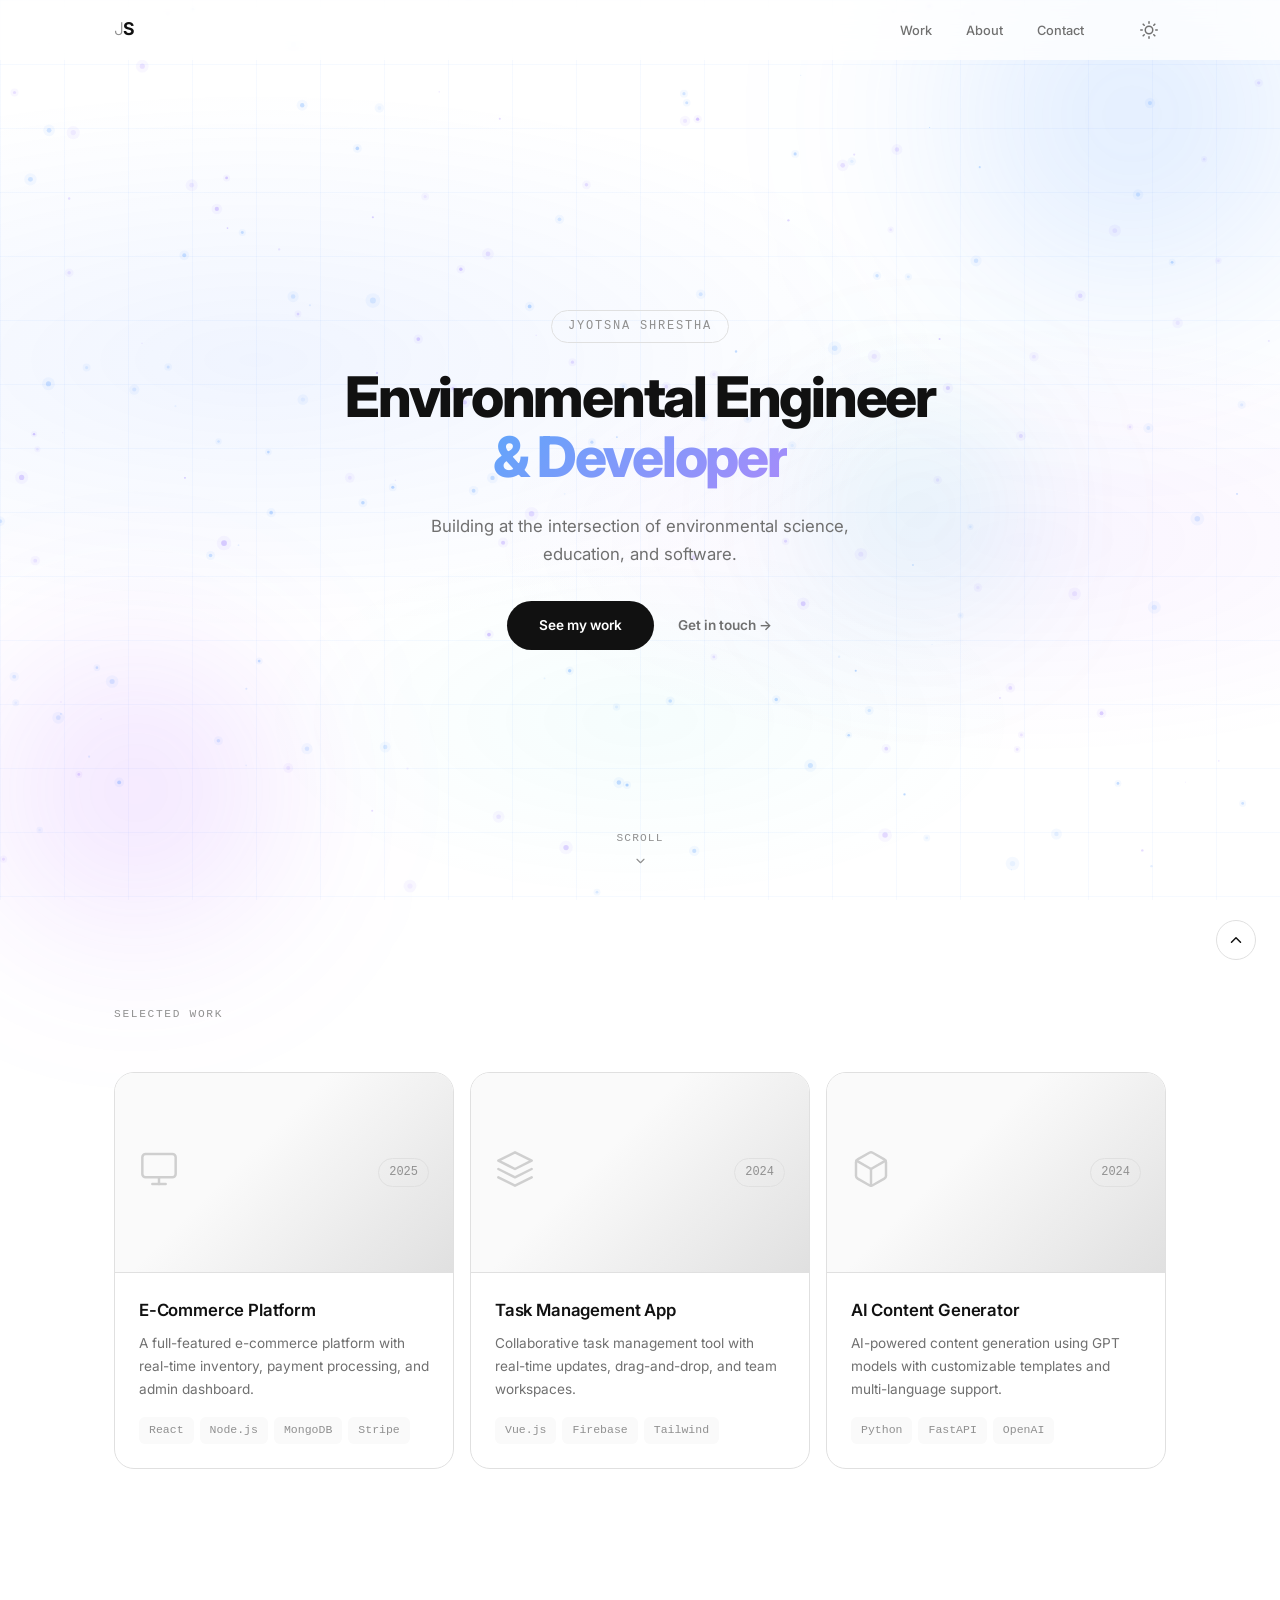
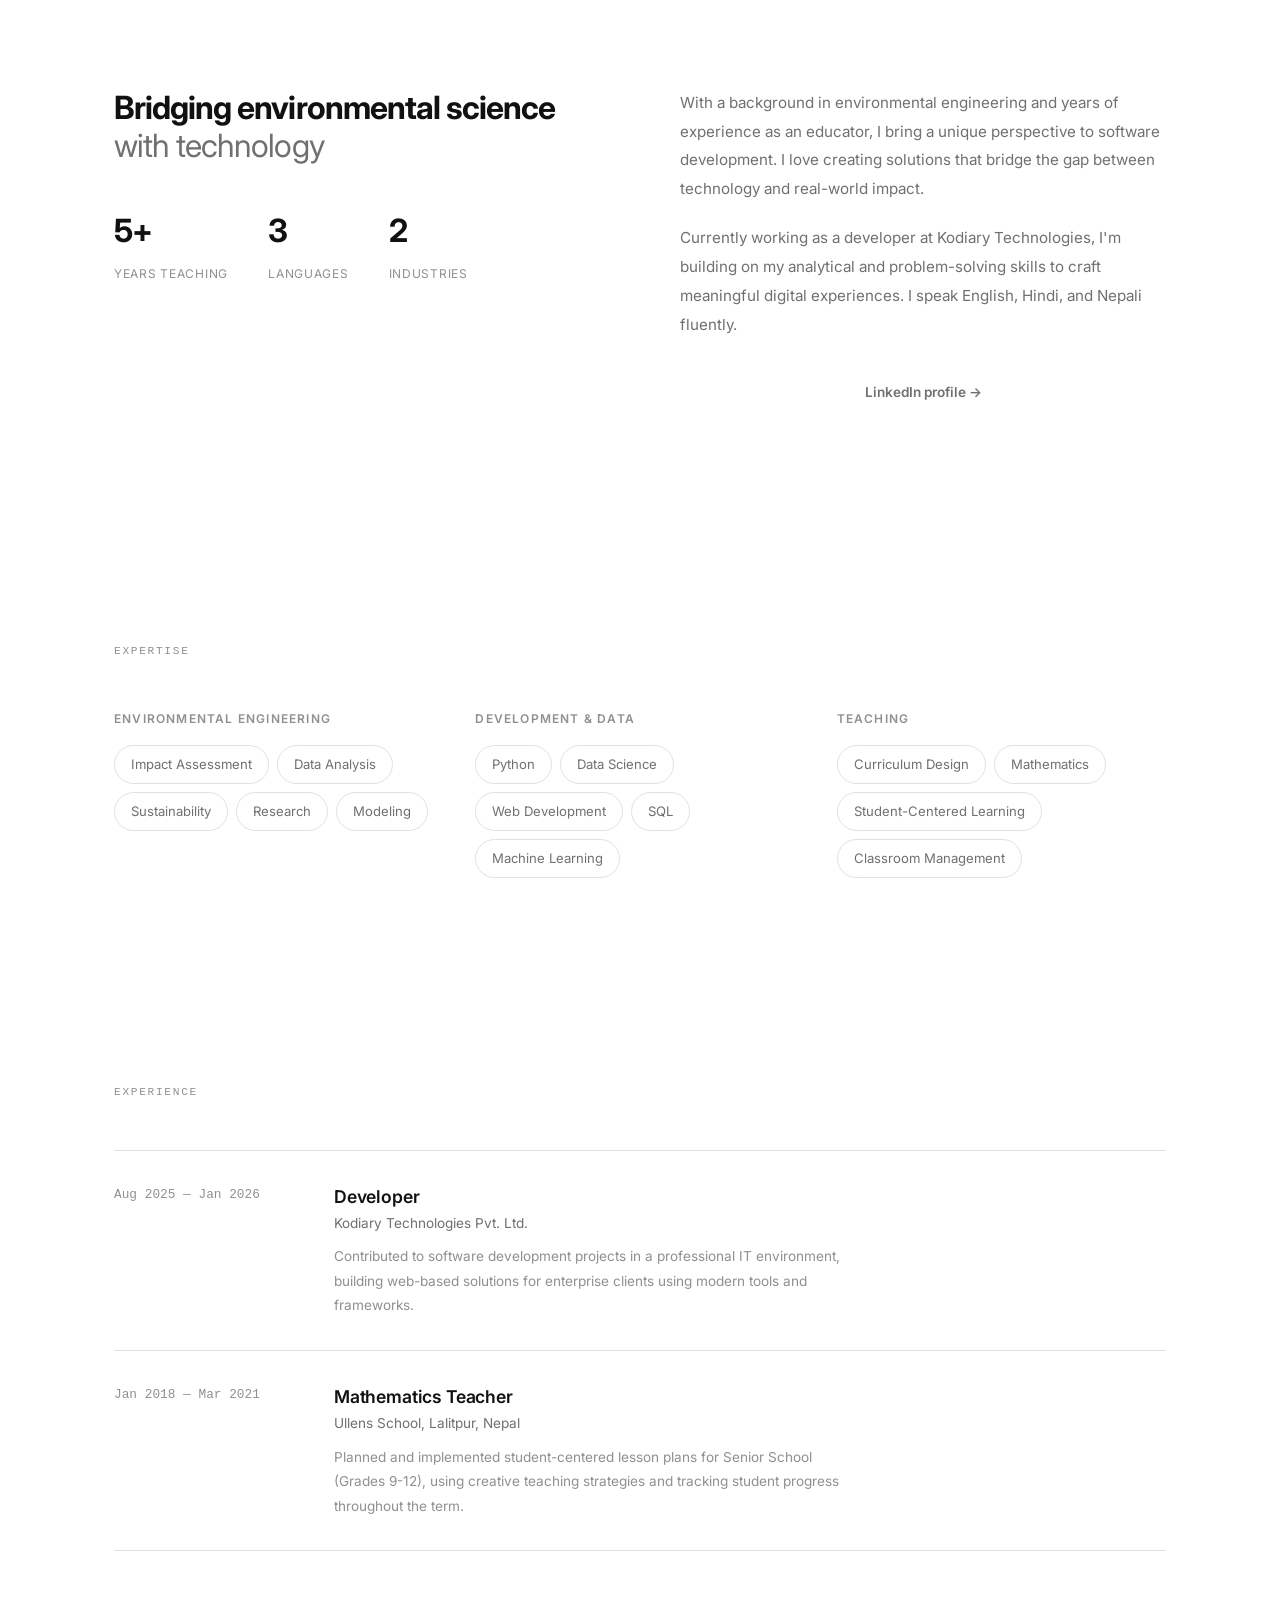
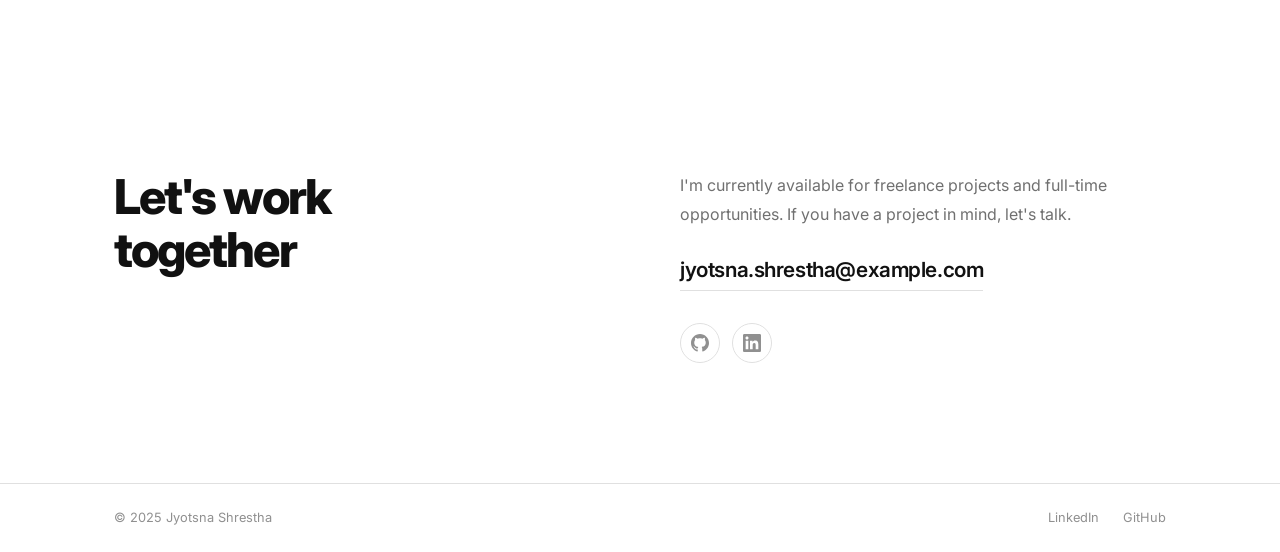
==== index.html @ 0a9e8b3b "Initial commit" ====
<!DOCTYPE html>
<html lang="en">
<head>
  <meta charset="UTF-8">
  <meta name="viewport" content="width=device-width, initial-scale=1.0">
  <meta name="description" content="Jyotsna Shrestha - Environmental Engineer, Educator, and Developer.">
  <meta name="theme-color" content="#0a0a0a" media="(prefers-color-scheme: dark)">
  <meta name="theme-color" content="#ffffff" media="(prefers-color-scheme: light)">
  <meta name="apple-mobile-web-app-capable" content="yes">
  <meta name="apple-mobile-web-app-status-bar-style" content="black-translucent">
  <link rel="manifest" href="/manifest.json">
  <link rel="icon" type="image/svg+xml" href="/icons/icon.svg">
  <link rel="apple-touch-icon" href="/icons/apple-touch-icon.png">
  <title>Jyotsna Shrestha</title>
  <link rel="stylesheet" href="/css/styles.css?v=11">
  <link rel="preconnect" href="https://fonts.googleapis.com">
  <link rel="preconnect" href="https://fonts.gstatic.com" crossorigin>
  <link href="https://fonts.googleapis.com/css2?family=Inter:wght@300;400;500;600;700;800;900&display=swap" rel="stylesheet">
</head>
<body>

  <canvas id="starfield"></canvas>
  <div class="glow glow--1"></div>
  <div class="glow glow--2"></div>
  <div class="glow glow--3"></div>

  <header class="header" id="header">
    <nav class="nav container">
      <a href="#" class="nav__logo"><span>J</span>S</a>
      <div class="nav__menu" id="nav-menu">
        <ul class="nav__list">
          <li><a href="#work" class="nav__link">Work</a></li>
          <li><a href="#about" class="nav__link">About</a></li>
          <li><a href="#contact" class="nav__link">Contact</a></li>
        </ul>
        <div class="nav__actions">
          <button class="theme-toggle" id="theme-toggle" aria-label="Toggle theme">
            <svg class="theme-toggle__icon theme-toggle__icon--light" width="18" height="18" viewBox="0 0 24 24" fill="none" stroke="currentColor" stroke-width="2" stroke-linecap="round" stroke-linejoin="round"><circle cx="12" cy="12" r="5"/><line x1="12" y1="1" x2="12" y2="3"/><line x1="12" y1="21" x2="12" y2="23"/><line x1="4.22" y1="4.22" x2="5.64" y2="5.64"/><line x1="18.36" y1="18.36" x2="19.78" y2="19.78"/><line x1="1" y1="12" x2="3" y2="12"/><line x1="21" y1="12" x2="23" y2="12"/><line x1="4.22" y1="19.78" x2="5.64" y2="18.36"/><line x1="18.36" y1="5.64" x2="19.78" y2="4.22"/></svg>
            <svg class="theme-toggle__icon theme-toggle__icon--dark" width="18" height="18" viewBox="0 0 24 24" fill="none" stroke="currentColor" stroke-width="2" stroke-linecap="round" stroke-linejoin="round"><path d="M21 12.79A9 9 0 1 1 11.21 3 7 7 0 0 0 21 12.79z"/></svg>
          </button>
          <button class="nav__close" id="nav-close" aria-label="Close menu">
            <svg width="22" height="22" viewBox="0 0 24 24" fill="none" stroke="currentColor" stroke-width="2" stroke-linecap="round" stroke-linejoin="round"><line x1="18" y1="6" x2="6" y2="18"/><line x1="6" y1="6" x2="18" y2="18"/></svg>
          </button>
        </div>
      </div>
      <button class="nav__toggle" id="nav-toggle" aria-label="Toggle menu">
        <svg width="22" height="22" viewBox="0 0 24 24" fill="none" stroke="currentColor" stroke-width="2" stroke-linecap="round" stroke-linejoin="round"><line x1="3" y1="12" x2="21" y2="12"/><line x1="3" y1="6" x2="21" y2="6"/><line x1="3" y1="18" x2="21" y2="18"/></svg>
      </button>
    </nav>
  </header>

  <main>
    <section class="hero" id="home">
      <div class="container hero__container">
        <p class="hero__label">Jyotsna Shrestha</p>
        <h1 class="hero__title">
          Environmental Engineer<br>
          <span class="hero__highlight">&amp; Developer</span>
        </h1>
        <p class="hero__desc">
          Building at the intersection of environmental science, education, and software.
        </p>
        <div class="hero__actions">
          <a href="#work" class="btn btn--primary">See my work</a>
          <a href="#contact" class="btn btn--ghost">Get in touch &rarr;</a>
        </div>
      </div>
      <div class="hero__scroll">
        <span>Scroll</span>
        <svg width="14" height="14" viewBox="0 0 24 24" fill="none" stroke="currentColor" stroke-width="2" stroke-linecap="round" stroke-linejoin="round"><polyline points="6 9 12 15 18 9"/></svg>
      </div>
    </section>

    <section class="work section" id="work">
      <div class="container">
        <div class="section__header">
          <span class="section__number">Selected Work</span>
        </div>
        <div class="work__grid">
          <article class="work-card">
            <div class="work-card__image">
              <div class="work-card__icon">
                <svg width="40" height="40" viewBox="0 0 24 24" fill="none" stroke="currentColor" stroke-width="1.5" stroke-linecap="round" stroke-linejoin="round"><rect x="2" y="3" width="20" height="14" rx="2" ry="2"/><line x1="8" y1="21" x2="16" y2="21"/><line x1="12" y1="17" x2="12" y2="21"/></svg>
              </div>
              <span class="work-card__year">2025</span>
            </div>
            <div class="work-card__body">
              <h3 class="work-card__title">E-Commerce Platform</h3>
              <p class="work-card__desc">A full-featured e-commerce platform with real-time inventory, payment processing, and admin dashboard.</p>
              <div class="work-card__tags">
                <span>React</span>
                <span>Node.js</span>
                <span>MongoDB</span>
                <span>Stripe</span>
              </div>
            </div>
          </article>
          <article class="work-card">
            <div class="work-card__image">
              <div class="work-card__icon">
                <svg width="40" height="40" viewBox="0 0 24 24" fill="none" stroke="currentColor" stroke-width="1.5" stroke-linecap="round" stroke-linejoin="round"><path d="M12 2L2 7l10 5 10-5-10-5z"/><path d="M2 17l10 5 10-5"/><path d="M2 12l10 5 10-5"/></svg>
              </div>
              <span class="work-card__year">2024</span>
            </div>
            <div class="work-card__body">
              <h3 class="work-card__title">Task Management App</h3>
              <p class="work-card__desc">Collaborative task management tool with real-time updates, drag-and-drop, and team workspaces.</p>
              <div class="work-card__tags">
                <span>Vue.js</span>
                <span>Firebase</span>
                <span>Tailwind</span>
              </div>
            </div>
          </article>
          <article class="work-card">
            <div class="work-card__image">
              <div class="work-card__icon">
                <svg width="40" height="40" viewBox="0 0 24 24" fill="none" stroke="currentColor" stroke-width="1.5" stroke-linecap="round" stroke-linejoin="round"><path d="M21 16V8a2 2 0 0 0-1-1.73l-7-4a2 2 0 0 0-2 0l-7 4A2 2 0 0 0 3 8v8a2 2 0 0 0 1 1.73l7 4a2 2 0 0 0 2 0l7-4A2 2 0 0 0 21 16z"/><polyline points="3.27 6.96 12 12.01 20.73 6.96"/><line x1="12" y1="22.08" x2="12" y2="12"/></svg>
              </div>
              <span class="work-card__year">2024</span>
            </div>
            <div class="work-card__body">
              <h3 class="work-card__title">AI Content Generator</h3>
              <p class="work-card__desc">AI-powered content generation using GPT models with customizable templates and multi-language support.</p>
              <div class="work-card__tags">
                <span>Python</span>
                <span>FastAPI</span>
                <span>OpenAI</span>
              </div>
            </div>
          </article>
        </div>
      </div>
    </section>

    <section class="about" id="about">
      <div class="container about__container">
        <div class="about__left">
          <h2 class="about__title">
            Bridging environmental science<br>
            <span class="about__highlight">with technology</span>
          </h2>
          <div class="about__stats">
            <div class="about__stat">
              <span class="about__stat-value">5+</span>
              <span class="about__stat-label">Years Teaching</span>
            </div>
            <div class="about__stat">
              <span class="about__stat-value">3</span>
              <span class="about__stat-label">Languages</span>
            </div>
            <div class="about__stat">
              <span class="about__stat-value">2</span>
              <span class="about__stat-label">Industries</span>
            </div>
          </div>
        </div>
        <div class="about__right">
          <p class="about__text">
            With a background in environmental engineering and years of experience as an educator,
            I bring a unique perspective to software development. I love creating solutions that
            bridge the gap between technology and real-world impact.
          </p>
          <p class="about__text">
            Currently working as a developer at Kodiary Technologies, I'm building on my analytical
            and problem-solving skills to craft meaningful digital experiences. I speak English,
            Hindi, and Nepali fluently.
          </p>
          <a href="https://np.linkedin.com/in/jyotsna-shrestha" target="_blank" rel="noopener noreferrer" class="btn btn--ghost about__link">LinkedIn profile &rarr;</a>
        </div>
      </div>
    </section>

    <section class="skills section" id="skills">
      <div class="container">
        <div class="section__header">
          <span class="section__number">Expertise</span>
        </div>
        <div class="skills__grid">
          <div class="skills__group">
            <h3 class="skills__group-title">Environmental Engineering</h3>
            <div class="skills__tags">
              <span class="skill-tag">Impact Assessment</span>
              <span class="skill-tag">Data Analysis</span>
              <span class="skill-tag">Sustainability</span>
              <span class="skill-tag">Research</span>
              <span class="skill-tag">Modeling</span>
            </div>
          </div>
          <div class="skills__group">
            <h3 class="skills__group-title">Development & Data</h3>
            <div class="skills__tags">
              <span class="skill-tag">Python</span>
              <span class="skill-tag">Data Science</span>
              <span class="skill-tag">Web Development</span>
              <span class="skill-tag">SQL</span>
              <span class="skill-tag">Machine Learning</span>
            </div>
          </div>
          <div class="skills__group">
            <h3 class="skills__group-title">Teaching</h3>
            <div class="skills__tags">
              <span class="skill-tag">Curriculum Design</span>
              <span class="skill-tag">Mathematics</span>
              <span class="skill-tag">Student-Centered Learning</span>
              <span class="skill-tag">Classroom Management</span>
            </div>
          </div>
        </div>
      </div>
    </section>

    <section class="experience section" id="experience">
      <div class="container">
        <div class="section__header">
          <span class="section__number">Experience</span>
        </div>
        <div class="exp__list">
          <div class="exp__item">
            <span class="exp__date">Aug 2025 &mdash; Jan 2026</span>
            <div class="exp__content">
              <h3 class="exp__title">Developer</h3>
              <span class="exp__company">Kodiary Technologies Pvt. Ltd.</span>
              <p class="exp__text">Contributed to software development projects in a professional IT environment, building web-based solutions for enterprise clients using modern tools and frameworks.</p>
            </div>
          </div>
          <div class="exp__item">
            <span class="exp__date">Jan 2018 &mdash; Mar 2021</span>
            <div class="exp__content">
              <h3 class="exp__title">Mathematics Teacher</h3>
              <span class="exp__company">Ullens School, Lalitpur, Nepal</span>
              <p class="exp__text">Planned and implemented student-centered lesson plans for Senior School (Grades 9-12), using creative teaching strategies and tracking student progress throughout the term.</p>
            </div>
          </div>
        </div>
      </div>
    </section>

    <section class="contact" id="contact">
      <div class="container contact__container">
        <h2 class="contact__title">Let's work<br>together</h2>
        <div class="contact__right">
          <p class="contact__text">I'm currently available for freelance projects and full-time opportunities. If you have a project in mind, let's talk.</p>
          <a href="mailto:jyotsna.shrestha@example.com" class="contact__email">jyotsna.shrestha@example.com</a>
          <div class="contact__socials">
            <a href="https://github.com" target="_blank" rel="noopener noreferrer" aria-label="GitHub">
              <svg width="18" height="18" viewBox="0 0 24 24" fill="currentColor"><path d="M12 0c-6.626 0-12 5.373-12 12 0 5.302 3.438 9.8 8.207 11.387.599.111.793-.261.793-.577v-2.234c-3.338.726-4.033-1.416-4.033-1.416-.546-1.387-1.333-1.756-1.333-1.756-1.089-.745.083-.729.083-.729 1.205.084 1.839 1.237 1.839 1.237 1.07 1.834 2.807 1.304 3.492.997.107-.775.418-1.305.762-1.604-2.665-.305-5.467-1.334-5.467-5.931 0-1.311.469-2.381 1.236-3.221-.124-.303-.535-1.524.117-3.176 0 0 1.008-.322 3.301 1.23.957-.266 1.983-.399 3.003-.404 1.02.005 2.047.138 3.006.404 2.291-1.552 3.297-1.23 3.297-1.23.653 1.653.242 2.874.118 3.176.77.84 1.235 1.911 1.235 3.221 0 4.609-2.807 5.624-5.479 5.921.43.372.823 1.102.823 2.222v3.293c0 .319.192.694.801.576 4.765-1.589 8.199-6.086 8.199-11.386 0-6.627-5.373-12-12-12z"/></svg>
            </a>
            <a href="https://np.linkedin.com/in/jyotsna-shrestha" target="_blank" rel="noopener noreferrer" aria-label="LinkedIn">
              <svg width="18" height="18" viewBox="0 0 24 24" fill="currentColor"><path d="M20.447 20.452h-3.554v-5.569c0-1.328-.027-3.037-1.852-3.037-1.853 0-2.136 1.445-2.136 2.939v5.667H9.351V9h3.414v1.561h.046c.477-.9 1.637-1.85 3.37-1.85 3.601 0 4.267 2.37 4.267 5.455v6.286zM5.337 7.433c-1.144 0-2.063-.926-2.063-2.065 0-1.138.92-2.063 2.063-2.063 1.14 0 2.064.925 2.064 2.063 0 1.139-.925 2.065-2.064 2.065zm1.782 13.019H3.555V9h3.564v11.452zM22.225 0H1.771C.792 0 0 .774 0 1.729v20.542C0 23.227.792 24 1.771 24h20.451C23.2 24 24 23.227 24 22.271V1.729C24 .774 23.2 0 22.222 0h.003z"/></svg>
            </a>
          </div>
        </div>
      </div>
    </section>
  </main>

  <footer class="footer">
    <div class="container footer__content">
      <p class="footer__copy">&copy; 2025 Jyotsna Shrestha</p>
      <div class="footer__links">
        <a href="https://np.linkedin.com/in/jyotsna-shrestha" target="_blank" rel="noopener noreferrer">LinkedIn</a>
        <a href="https://github.com" target="_blank" rel="noopener noreferrer">GitHub</a>
      </div>
    </div>
  </footer>

  <a href="#home" class="scroll-up" id="scroll-up" aria-label="Scroll to top">
    <svg width="18" height="18" viewBox="0 0 24 24" fill="none" stroke="currentColor" stroke-width="2" stroke-linecap="round" stroke-linejoin="round"><polyline points="18 15 12 9 6 15"/></svg>
  </a>

  <script src="/js/main.js"></script>
</body>
</html>
---- css/styles.css ----
:root {
  --white: #ffffff;
  --black: #000000;
  --gray-50: #fafafa;
  --gray-100: #f0f0f0;
  --gray-200: #e0e0e0;
  --gray-300: #c0c0c0;
  --gray-400: #909090;
  --gray-500: #707070;
  --gray-600: #505050;
  --gray-700: #383838;
  --gray-800: #262626;
  --gray-850: #1a1a1a;
  --gray-900: #111111;
  --gray-950: #080808;
  --bg: var(--white);
  --bg-alt: var(--gray-50);
  --bg-card: var(--white);
  --text: var(--gray-900);
  --text-secondary: var(--gray-500);
  --text-tertiary: var(--gray-400);
  --border: var(--gray-200);
  --radius: 20px;
  --radius-sm: 10px;
  --transition: 0.3s cubic-bezier(0.4, 0, 0.2, 1);
  --max-width: 1100px;
  --header-height: 60px;
  --font: 'Inter', -apple-system, BlinkMacSystemFont, 'Segoe UI', sans-serif;
  --font-mono: 'JetBrains Mono', 'Fira Code', monospace;
  --header-bg: rgba(255, 255, 255, 0.75);
}

[data-theme="dark"] {
  --bg: var(--gray-950);
  --bg-alt: var(--gray-900);
  --bg-card: var(--gray-850);
  --text: var(--gray-100);
  --text-secondary: var(--gray-400);
  --text-tertiary: var(--gray-500);
  --border: var(--gray-800);
  --header-bg: rgba(8, 8, 8, 0.75);
}

@media (prefers-color-scheme: dark) {
  :root:not([data-theme="light"]) {
    --bg: var(--gray-950);
    --bg-alt: var(--gray-900);
    --bg-card: var(--gray-850);
    --text: var(--gray-100);
    --text-secondary: var(--gray-400);
    --text-tertiary: var(--gray-500);
    --border: var(--gray-800);
    --header-bg: rgba(8, 8, 8, 0.75);
  }
}

*,
*::before,
*::after {
  margin: 0;
  padding: 0;
  box-sizing: border-box;
}

html {
  scroll-behavior: smooth;
  scroll-padding-top: var(--header-height);
}

body {
  font-family: var(--font);
  font-size: 15px;
  line-height: 1.6;
  color: var(--text);
  background: var(--bg);
  transition: background var(--transition), color var(--transition);
  -webkit-font-smoothing: antialiased;
}

body::before {
  content: '';
  position: fixed;
  inset: 0;
  pointer-events: none;
  z-index: -2;
  background:
    linear-gradient(rgba(100, 160, 255, 0.06) 1px, transparent 1px),
    linear-gradient(90deg, rgba(100, 160, 255, 0.06) 1px, transparent 1px);
  background-size: 64px 64px;
}

body::after {
  content: '';
  position: fixed;
  inset: 0;
  pointer-events: none;
  z-index: -3;
  background:
    radial-gradient(ellipse 90% 50% at 20% 40%, rgba(60, 120, 255, 0.08) 0%, transparent 60%),
    radial-gradient(ellipse 70% 40% at 80% 60%, rgba(160, 60, 255, 0.06) 0%, transparent 60%),
    radial-gradient(ellipse 60% 40% at 50% 80%, rgba(0, 200, 200, 0.04) 0%, transparent 50%);
  animation: aurora 16s ease-in-out infinite alternate;
}

@keyframes aurora {
  0% { transform: translate(-10px, -5px) scale(1); }
  50% { transform: translate(10px, 5px) scale(1.03); }
  100% { transform: translate(-15px, 10px) scale(0.97); }
}

[data-theme="dark"] body::before {
  background:
    linear-gradient(rgba(100, 160, 255, 0.1) 1px, transparent 1px),
    linear-gradient(90deg, rgba(100, 160, 255, 0.1) 1px, transparent 1px);
  background-size: 64px 64px;
}

[data-theme="dark"] body::after {
  background:
    radial-gradient(ellipse 90% 50% at 20% 40%, rgba(60, 120, 255, 0.12) 0%, transparent 60%),
    radial-gradient(ellipse 70% 40% at 80% 60%, rgba(160, 60, 255, 0.1) 0%, transparent 60%),
    radial-gradient(ellipse 60% 40% at 50% 80%, rgba(0, 200, 200, 0.07) 0%, transparent 50%);
}

@media (prefers-color-scheme: dark) {
  :root:not([data-theme="light"]) body::before {
    background:
      linear-gradient(rgba(100, 160, 255, 0.1) 1px, transparent 1px),
      linear-gradient(90deg, rgba(100, 160, 255, 0.1) 1px, transparent 1px);
    background-size: 64px 64px;
  }

  :root:not([data-theme="light"]) body::after {
    background:
      radial-gradient(ellipse 90% 50% at 20% 40%, rgba(60, 120, 255, 0.12) 0%, transparent 60%),
      radial-gradient(ellipse 70% 40% at 80% 60%, rgba(160, 60, 255, 0.1) 0%, transparent 60%),
      radial-gradient(ellipse 60% 40% at 50% 80%, rgba(0, 200, 200, 0.07) 0%, transparent 50%);
  }
}

#starfield {
  position: fixed;
  inset: 0;
  width: 100%;
  height: 100%;
  z-index: -4;
  pointer-events: none;
}

::selection { background: var(--text); color: var(--bg); }
a { text-decoration: none; color: inherit; }
ul { list-style: none; }

.container {
  max-width: var(--max-width);
  margin: 0 auto;
  padding: 0 24px;
}

.section { padding: 100px 0; }
.section__header { margin-bottom: 48px; }

.section__number {
  font-family: var(--font-mono);
  font-size: 0.7rem;
  letter-spacing: 0.15em;
  text-transform: uppercase;
  color: var(--text-tertiary);
}

.btn {
  display: inline-flex;
  align-items: center;
  justify-content: center;
  gap: 8px;
  padding: 14px 32px;
  font-size: 0.85rem;
  font-weight: 600;
  font-family: inherit;
  cursor: pointer;
  transition: all var(--transition);
  border: none;
  border-radius: 100px;
}

.btn--primary {
  background: var(--text);
  color: var(--bg);
}

.btn--primary:hover {
  transform: translateY(-2px);
  box-shadow: 0 8px 30px rgba(0, 0, 0, 0.12);
}

[data-theme="dark"] .btn--primary:hover {
  box-shadow: 0 8px 30px rgba(255, 255, 255, 0.06);
}

.btn--ghost {
  background: transparent;
  color: var(--text-secondary);
  padding: 14px 0;
}

.btn--ghost:hover {
  color: var(--text);
}

/* ── Glow ── */

.glow {
  position: fixed;
  border-radius: 50%;
  pointer-events: none;
  z-index: -1;
}

.glow--1 {
  width: 500px;
  height: 500px;
  top: -15%;
  right: -8%;
  background: radial-gradient(circle, rgba(60, 140, 255, 0.25), transparent 70%);
  filter: blur(100px);
  animation: glow-1 14s ease-in-out infinite alternate;
}

.glow--2 {
  width: 400px;
  height: 400px;
  bottom: -10%;
  left: -5%;
  background: radial-gradient(circle, rgba(160, 60, 255, 0.2), transparent 70%);
  filter: blur(80px);
  animation: glow-2 12s ease-in-out infinite alternate;
}

.glow--3 {
  width: 300px;
  height: 300px;
  top: 40%;
  left: 60%;
  background: radial-gradient(circle, rgba(0, 200, 200, 0.15), transparent 70%);
  filter: blur(70px);
  animation: glow-3 10s ease-in-out infinite alternate;
}

[data-theme="dark"] .glow--1 {
  background: radial-gradient(circle, rgba(60, 140, 255, 0.35), transparent 70%);
}

[data-theme="dark"] .glow--2 {
  background: radial-gradient(circle, rgba(160, 60, 255, 0.3), transparent 70%);
}

[data-theme="dark"] .glow--3 {
  background: radial-gradient(circle, rgba(0, 200, 200, 0.25), transparent 70%);
}

@keyframes glow-1 {
  0% { transform: translate(0, 0) scale(1); }
  100% { transform: translate(50px, -30px) scale(1.1); }
}

@keyframes glow-2 {
  0% { transform: translate(0, 0) scale(1); }
  100% { transform: translate(-40px, 40px) scale(1.15); }
}

@keyframes glow-3 {
  0% { transform: translate(0, 0) scale(1); }
  100% { transform: translate(30px, 20px) scale(1.1); }
}

/* ── Header ── */

.header {
  position: fixed;
  top: 0;
  left: 0;
  width: 100%;
  height: var(--header-height);
  z-index: 100;
  background: var(--header-bg);
  backdrop-filter: blur(12px);
  -webkit-backdrop-filter: blur(12px);
  border-bottom: 1px solid transparent;
  transition: border-color var(--transition);
}

.header.scrolled { border-bottom-color: var(--border); }

.nav {
  display: flex;
  align-items: center;
  justify-content: space-between;
  height: 100%;
}

.nav__logo {
  font-size: 1.1rem;
  font-weight: 700;
  letter-spacing: -0.03em;
}

.nav__logo span { color: var(--text-tertiary); font-weight: 300; }

.nav__menu { display: flex; align-items: center; gap: 32px; }
.nav__list { display: flex; gap: 2px; }

.nav__link {
  font-size: 0.8rem;
  font-weight: 500;
  color: var(--text-secondary);
  padding: 8px 16px;
  border-radius: 100px;
  transition: all var(--transition);
}

.nav__link:hover,
.nav__link.active-link {
  color: var(--text);
  background: var(--bg-alt);
}

.nav__actions { display: flex; align-items: center; gap: 4px; }

.theme-toggle {
  background: none;
  border: none;
  cursor: pointer;
  color: var(--text-secondary);
  padding: 8px;
  border-radius: 100px;
  transition: all var(--transition);
  display: flex;
  align-items: center;
}

.theme-toggle:hover { color: var(--text); background: var(--bg-alt); }

.theme-toggle__icon--dark { display: none; }

[data-theme="dark"] .theme-toggle__icon--light { display: none; }
[data-theme="dark"] .theme-toggle__icon--dark { display: block; }

@media (prefers-color-scheme: dark) {
  :root:not([data-theme="light"]) .theme-toggle__icon--light { display: none; }
  :root:not([data-theme="light"]) .theme-toggle__icon--dark { display: block; }
}

.nav__toggle,
.nav__close { display: none; background: none; border: none; cursor: pointer; color: var(--text); padding: 8px; }

/* ── Hero ── */

.hero {
  min-height: 100vh;
  display: flex;
  align-items: center;
  justify-content: center;
  padding-top: var(--header-height);
  position: relative;
  text-align: center;
}

.hero__container {
  display: flex;
  flex-direction: column;
  align-items: center;
  gap: 24px;
  max-width: 720px;
}

.hero__label {
  font-family: var(--font-mono);
  font-size: 0.75rem;
  letter-spacing: 0.15em;
  text-transform: uppercase;
  color: var(--text-tertiary);
  padding: 6px 16px;
  border: 1px solid var(--border);
  border-radius: 100px;
}

.hero__title {
  font-size: 3.5rem;
  font-weight: 800;
  letter-spacing: -0.04em;
  line-height: 1.08;
}

.hero__highlight {
  background: linear-gradient(135deg, #60a5fa, #a78bfa);
  -webkit-background-clip: text;
  -webkit-text-fill-color: transparent;
  background-clip: text;
}

[data-theme="dark"] .hero__highlight {
  background: linear-gradient(135deg, #93c5fd, #c4b5fd);
  -webkit-background-clip: text;
  -webkit-text-fill-color: transparent;
  background-clip: text;
}

@media (prefers-color-scheme: dark) {
  :root:not([data-theme="light"]) .hero__highlight {
    background: linear-gradient(135deg, #93c5fd, #c4b5fd);
    -webkit-background-clip: text;
    -webkit-text-fill-color: transparent;
    background-clip: text;
  }
}

.hero__desc {
  font-size: 1.05rem;
  color: var(--text-secondary);
  max-width: 480px;
  line-height: 1.7;
}

.hero__actions {
  display: flex;
  align-items: center;
  gap: 24px;
  margin-top: 8px;
}

.hero__scroll {
  position: absolute;
  bottom: 32px;
  left: 50%;
  transform: translateX(-50%);
  display: flex;
  flex-direction: column;
  align-items: center;
  gap: 6px;
  color: var(--text-tertiary);
  font-size: 0.7rem;
  font-family: var(--font-mono);
  letter-spacing: 0.1em;
  text-transform: uppercase;
  animation: scroll-bounce 2s ease-in-out infinite;
}

@keyframes scroll-bounce {
  0%, 100% { transform: translateX(-50%) translateY(0); }
  50% { transform: translateX(-50%) translateY(6px); }
}

/* ── Work ── */

.work { padding: 100px 0; }

.work__grid {
  display: grid;
  grid-template-columns: repeat(3, 1fr);
  gap: 16px;
}

.work-card {
  border: 1px solid var(--border);
  border-radius: var(--radius);
  overflow: hidden;
  transition: transform var(--transition);
}

.work-card:hover { transform: translateY(-6px); }

.work-card__image {
  height: 200px;
  display: flex;
  align-items: center;
  justify-content: space-between;
  padding: 24px;
  background: var(--bg-alt);
  border-bottom: 1px solid var(--border);
  position: relative;
  overflow: hidden;
}

.work-card__image::after {
  content: '';
  position: absolute;
  inset: 0;
  background: linear-gradient(135deg, transparent 40%, var(--border) 100%);
  pointer-events: none;
}

.work-card__icon {
  color: var(--text-tertiary);
  opacity: 0.4;
  position: relative;
  z-index: 1;
}

.work-card__year {
  font-family: var(--font-mono);
  font-size: 0.75rem;
  color: var(--text-tertiary);
  padding: 4px 10px;
  border: 1px solid var(--border);
  border-radius: 100px;
  position: relative;
  z-index: 1;
}

.work-card__body { padding: 24px; }

.work-card__title {
  font-size: 1.05rem;
  font-weight: 600;
  margin-bottom: 8px;
  letter-spacing: -0.01em;
}

.work-card__desc {
  font-size: 0.85rem;
  color: var(--text-secondary);
  line-height: 1.7;
  margin-bottom: 16px;
}

.work-card__tags {
  display: flex;
  flex-wrap: wrap;
  gap: 6px;
}

.work-card__tags span {
  padding: 4px 10px;
  background: var(--bg-alt);
  border-radius: 6px;
  font-size: 0.72rem;
  color: var(--text-tertiary);
  font-family: var(--font-mono);
}

/* ── About ── */

.about {
  padding: 120px 0;
  position: relative;
}

.about__container {
  display: grid;
  grid-template-columns: 1fr 1fr;
  gap: 80px;
  align-items: start;
}

.about__title {
  font-size: 2rem;
  font-weight: 700;
  letter-spacing: -0.03em;
  line-height: 1.2;
}

.about__highlight {
  color: var(--text-secondary);
  font-weight: 400;
}

.about__stats {
  display: flex;
  gap: 40px;
  margin-top: 40px;
}

.about__stat-value {
  display: block;
  font-size: 2rem;
  font-weight: 700;
  letter-spacing: -0.03em;
  margin-bottom: 4px;
}

.about__stat-label {
  font-size: 0.75rem;
  color: var(--text-tertiary);
  text-transform: uppercase;
  letter-spacing: 0.06em;
}

.about__right {
  display: flex;
  flex-direction: column;
  gap: 20px;
}

.about__text {
  font-size: 0.95rem;
  color: var(--text-secondary);
  line-height: 1.9;
}

.about__link {
  margin-top: 8px;
}

/* ── Skills ── */

.skills__grid {
  display: grid;
  grid-template-columns: repeat(3, 1fr);
  gap: 32px;
}

.skills__group-title {
  font-size: 0.75rem;
  font-weight: 600;
  text-transform: uppercase;
  letter-spacing: 0.1em;
  color: var(--text-tertiary);
  margin-bottom: 16px;
}

.skills__tags {
  display: flex;
  flex-wrap: wrap;
  gap: 8px;
}

.skill-tag {
  padding: 8px 16px;
  border: 1px solid var(--border);
  border-radius: 100px;
  font-size: 0.82rem;
  color: var(--text-secondary);
  transition: all var(--transition);
}

.skill-tag:hover {
  border-color: var(--text);
  color: var(--text);
}

/* ── Experience ── */

.exp__list {
  display: flex;
  flex-direction: column;
  gap: 0;
}

.exp__item {
  display: grid;
  grid-template-columns: 180px 1fr;
  gap: 40px;
  padding: 32px 0;
  border-top: 1px solid var(--border);
}

.exp__item:last-child { border-bottom: 1px solid var(--border); }

.exp__date {
  font-family: var(--font-mono);
  font-size: 0.8rem;
  color: var(--text-tertiary);
  padding-top: 2px;
}

.exp__content { max-width: 520px; }

.exp__title {
  font-size: 1.1rem;
  font-weight: 600;
  margin-bottom: 2px;
  letter-spacing: -0.01em;
}

.exp__company {
  font-size: 0.85rem;
  color: var(--text-secondary);
  display: block;
  margin-bottom: 10px;
}

.exp__text {
  font-size: 0.85rem;
  color: var(--text-tertiary);
  line-height: 1.8;
}

/* ── Contact ── */

.contact {
  padding: 120px 0;
}

.contact__container {
  display: grid;
  grid-template-columns: 1fr 1fr;
  gap: 80px;
  align-items: start;
}

.contact__title {
  font-size: 3rem;
  font-weight: 800;
  letter-spacing: -0.04em;
  line-height: 1.1;
}

.contact__right {
  display: flex;
  flex-direction: column;
  gap: 24px;
}

.contact__text {
  font-size: 1rem;
  color: var(--text-secondary);
  line-height: 1.8;
}

.contact__email {
  font-size: 1.3rem;
  font-weight: 600;
  letter-spacing: -0.02em;
  color: var(--text);
  border-bottom: 1px solid var(--border);
  padding-bottom: 4px;
  align-self: flex-start;
  transition: border-color var(--transition);
}

.contact__email:hover { border-color: var(--text); }

.contact__socials {
  display: flex;
  gap: 12px;
  margin-top: 8px;
}

.contact__socials a {
  color: var(--text-tertiary);
  padding: 10px;
  border: 1px solid var(--border);
  border-radius: 100px;
  display: flex;
  align-items: center;
  transition: all var(--transition);
}

.contact__socials a:hover { color: var(--text); border-color: var(--text); }

/* ── Footer ── */

.footer { padding: 24px 0; border-top: 1px solid var(--border); }

.footer__content {
  display: flex;
  justify-content: space-between;
  align-items: center;
}

.footer__copy { font-size: 0.8rem; color: var(--text-tertiary); }

.footer__links { display: flex; gap: 24px; }

.footer__links a {
  font-size: 0.8rem;
  color: var(--text-tertiary);
  transition: color var(--transition);
}

.footer__links a:hover { color: var(--text); }

/* ── Scroll Up ── */

.scroll-up {
  position: fixed;
  right: 24px;
  bottom: -60px;
  width: 40px;
  height: 40px;
  border-radius: 50%;
  border: 1px solid var(--border);
  background: color-mix(in srgb, var(--bg-card) 80%, transparent);
  backdrop-filter: blur(8px);
  color: var(--text);
  display: flex;
  align-items: center;
  justify-content: center;
  transition: all var(--transition);
  z-index: 50;
}

.scroll-up.show { bottom: 24px; }
.scroll-up:hover { border-color: var(--text); transform: translateY(-3px); }

/* ── Responsive ── */

@media (max-width: 968px) {
  .hero__title { font-size: 2.4rem; }
  .work__grid { grid-template-columns: 1fr; }
  .about__container { grid-template-columns: 1fr; gap: 48px; }
  .skills__grid { grid-template-columns: 1fr; gap: 24px; }
  .exp__item { grid-template-columns: 1fr; gap: 8px; }
  .contact__container { grid-template-columns: 1fr; gap: 40px; }
  .contact__title { font-size: 2.2rem; }
}

@media (max-width: 768px) {
  .section { padding: 70px 0; }
  .hero__title { font-size: 1.8rem; }
  .hero__desc { font-size: 0.95rem; }
  .hero__actions { flex-direction: column; gap: 0; }
  .about__title { font-size: 1.5rem; }
  .about__stats { gap: 24px; }
  .contact__title { font-size: 1.8rem; }

  .nav__menu {
    position: fixed;
    top: 0;
    right: -100%;
    width: 75%;
    max-width: 280px;
    height: 100vh;
    background: color-mix(in srgb, var(--bg-card) 95%, transparent);
    backdrop-filter: blur(20px);
    flex-direction: column;
    justify-content: center;
    align-items: center;
    padding: 40px 24px;
    border-left: 1px solid var(--border);
    transition: right 0.35s ease;
    z-index: 200;
  }

  .nav__menu.active { right: 0; }
  .nav__list { flex-direction: column; align-items: center; gap: 4px; }
  .nav__link { font-size: 1rem; padding: 12px 24px; }
  .nav__toggle { display: block; }
  .nav__close { display: block; position: absolute; top: 16px; right: 16px; }
  .nav__actions { margin-top: 24px; }
  .footer__content { flex-direction: column; gap: 12px; text-align: center; }
}

@media (max-width: 480px) {
  .container { padding: 0 16px; }
  .hero__title { font-size: 1.5rem; }
  .about__stats { flex-direction: column; gap: 16px; }
}

/* ── Fade In ── */

.fade-in {
  opacity: 0;
  transform: translateY(20px);
  transition: opacity 0.5s ease, transform 0.5s ease;
}

.fade-in.visible { opacity: 1; transform: translateY(0); }

@media (prefers-reduced-motion: reduce) {
  *,
  *::before,
  *::after {
    animation-duration: 0.01ms !important;
    animation-iteration-count: 1 !important;
    transition-duration: 0.01ms !important;
    scroll-behavior: auto !important;
  }

  .glow, body::before { animation: none !important; }
  .fade-in { opacity: 1; transform: none; }
  .hero__scroll { animation: none !important; }
}
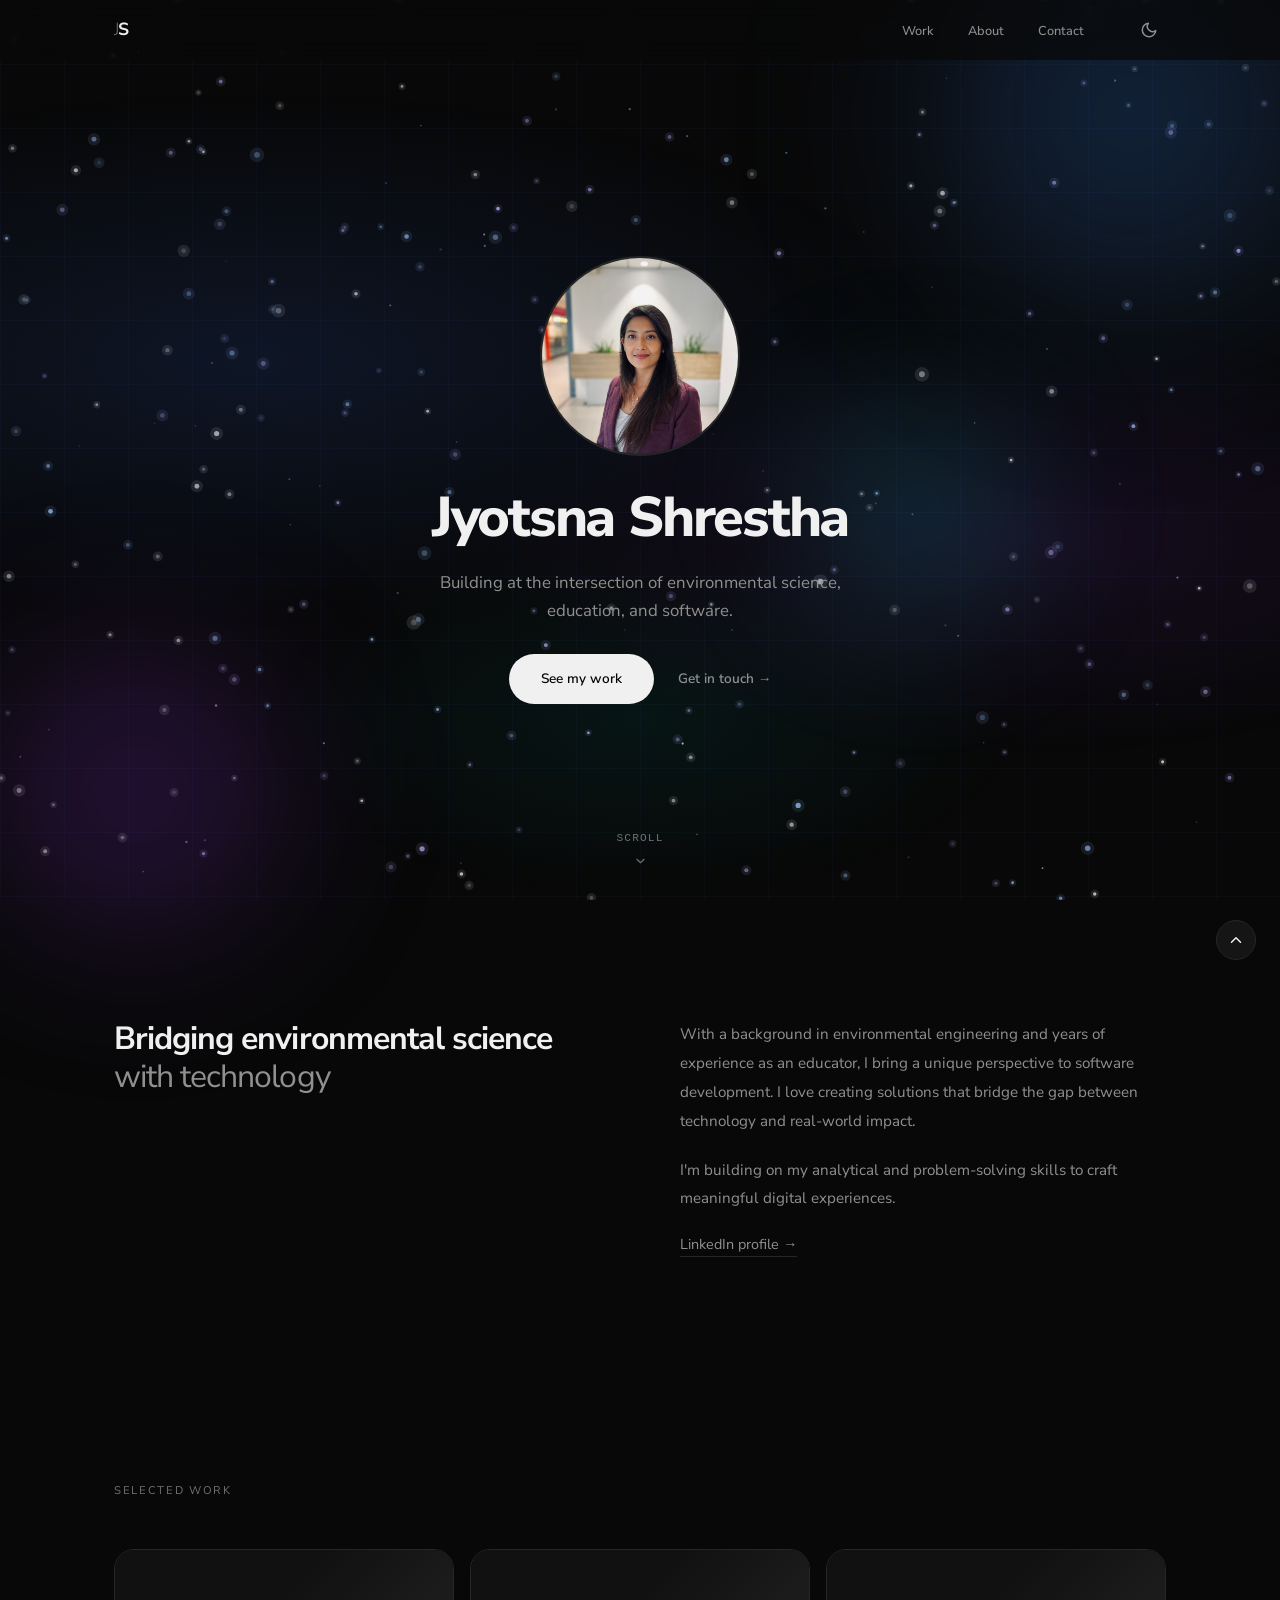
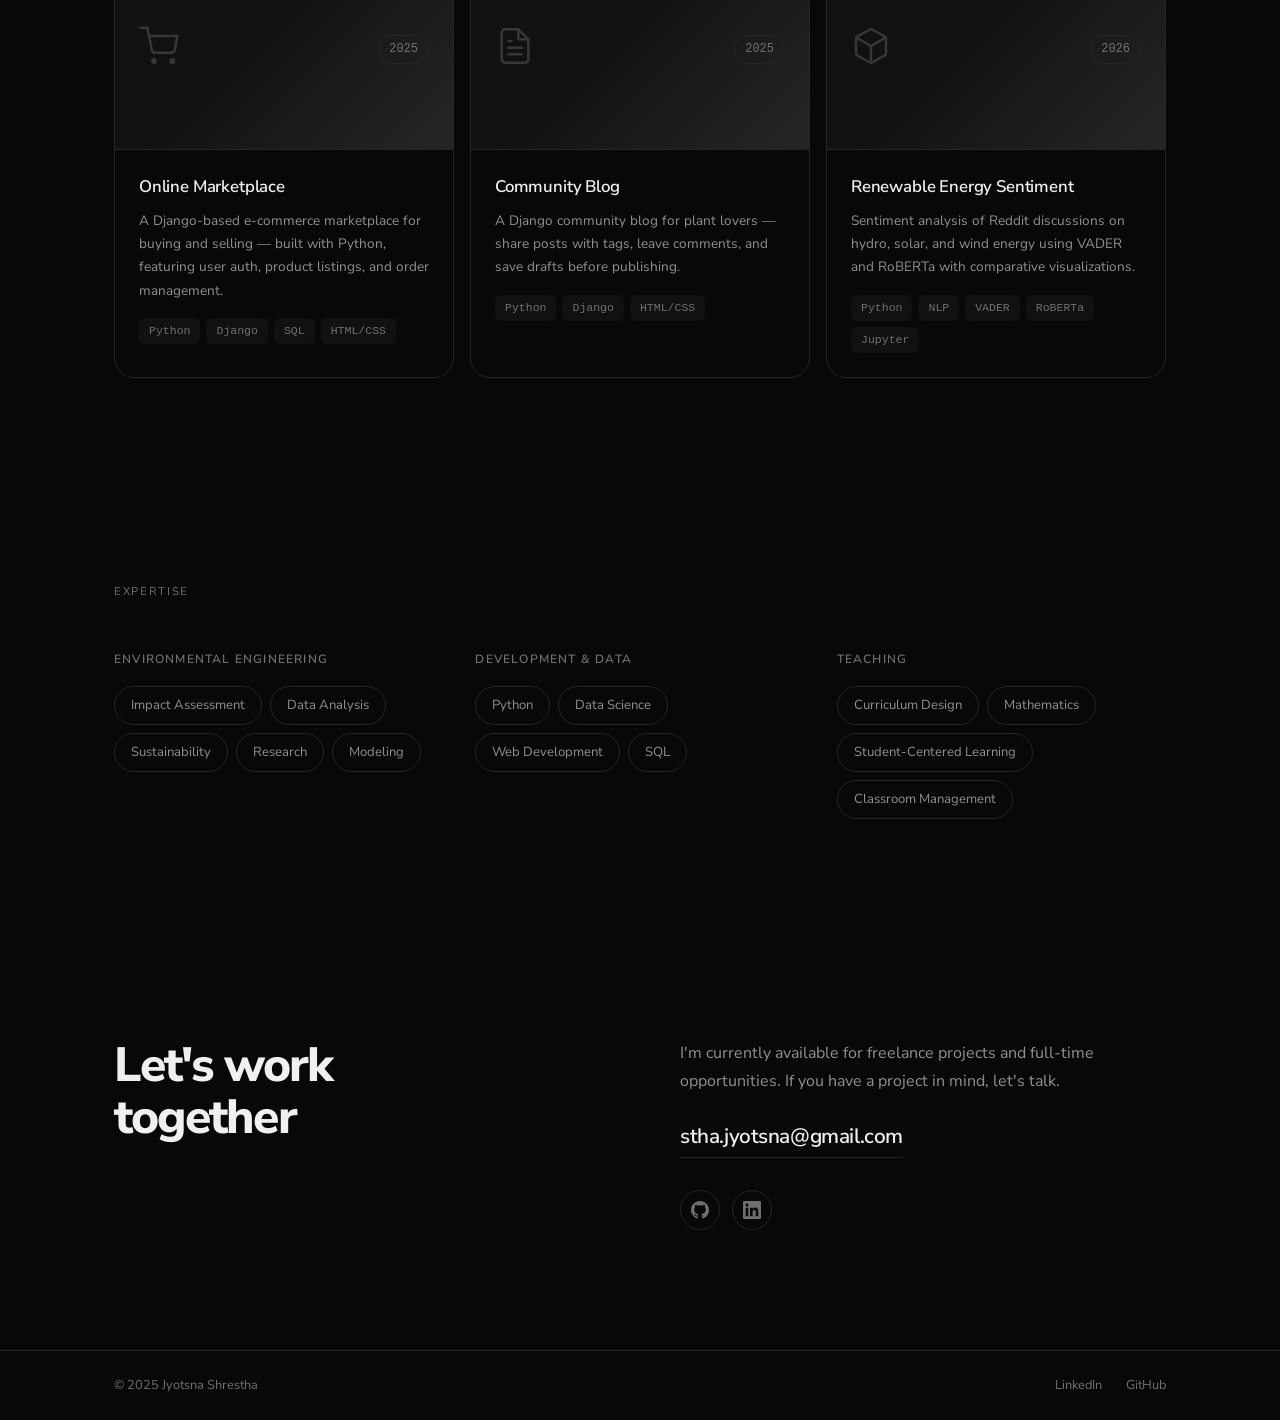
==== commit 406f0c71: "Update style changes" ====
--- a/index.html
+++ b/index.html
@@ -12,10 +12,10 @@
   <link rel="icon" type="image/svg+xml" href="/icons/icon.svg">
   <link rel="apple-touch-icon" href="/icons/apple-touch-icon.png">
   <title>Jyotsna Shrestha</title>
-  <link rel="stylesheet" href="/css/styles.css?v=11">
+  <link rel="stylesheet" href="/css/styles.css?v=23">
   <link rel="preconnect" href="https://fonts.googleapis.com">
   <link rel="preconnect" href="https://fonts.gstatic.com" crossorigin>
-  <link href="https://fonts.googleapis.com/css2?family=Inter:wght@300;400;500;600;700;800;900&display=swap" rel="stylesheet">
+  <link href="https://fonts.googleapis.com/css2?family=Nunito+Sans:opsz,wght@6..12,300;6..12,400;6..12,500;6..12,600;6..12,700;6..12,800;6..12,900&display=swap" rel="stylesheet">
 </head>
 <body>
 
@@ -52,10 +52,11 @@
   <main>
     <section class="hero" id="home">
       <div class="container hero__container">
-        <p class="hero__label">Jyotsna Shrestha</p>
+        <div class="hero__photo">
+          <img src="/images/photo.jpg" alt="Jyotsna Shrestha">
+        </div>
         <h1 class="hero__title">
-          Environmental Engineer<br>
-          <span class="hero__highlight">&amp; Developer</span>
+          Jyotsna Shrestha
         </h1>
         <p class="hero__desc">
           Building at the intersection of environmental science, education, and software.
@@ -71,68 +72,6 @@
       </div>
     </section>
 
-    <section class="work section" id="work">
-      <div class="container">
-        <div class="section__header">
-          <span class="section__number">Selected Work</span>
-        </div>
-        <div class="work__grid">
-          <article class="work-card">
-            <div class="work-card__image">
-              <div class="work-card__icon">
-                <svg width="40" height="40" viewBox="0 0 24 24" fill="none" stroke="currentColor" stroke-width="1.5" stroke-linecap="round" stroke-linejoin="round"><rect x="2" y="3" width="20" height="14" rx="2" ry="2"/><line x1="8" y1="21" x2="16" y2="21"/><line x1="12" y1="17" x2="12" y2="21"/></svg>
-              </div>
-              <span class="work-card__year">2025</span>
-            </div>
-            <div class="work-card__body">
-              <h3 class="work-card__title">E-Commerce Platform</h3>
-              <p class="work-card__desc">A full-featured e-commerce platform with real-time inventory, payment processing, and admin dashboard.</p>
-              <div class="work-card__tags">
-                <span>React</span>
-                <span>Node.js</span>
-                <span>MongoDB</span>
-                <span>Stripe</span>
-              </div>
-            </div>
-          </article>
-          <article class="work-card">
-            <div class="work-card__image">
-              <div class="work-card__icon">
-                <svg width="40" height="40" viewBox="0 0 24 24" fill="none" stroke="currentColor" stroke-width="1.5" stroke-linecap="round" stroke-linejoin="round"><path d="M12 2L2 7l10 5 10-5-10-5z"/><path d="M2 17l10 5 10-5"/><path d="M2 12l10 5 10-5"/></svg>
-              </div>
-              <span class="work-card__year">2024</span>
-            </div>
-            <div class="work-card__body">
-              <h3 class="work-card__title">Task Management App</h3>
-              <p class="work-card__desc">Collaborative task management tool with real-time updates, drag-and-drop, and team workspaces.</p>
-              <div class="work-card__tags">
-                <span>Vue.js</span>
-                <span>Firebase</span>
-                <span>Tailwind</span>
-              </div>
-            </div>
-          </article>
-          <article class="work-card">
-            <div class="work-card__image">
-              <div class="work-card__icon">
-                <svg width="40" height="40" viewBox="0 0 24 24" fill="none" stroke="currentColor" stroke-width="1.5" stroke-linecap="round" stroke-linejoin="round"><path d="M21 16V8a2 2 0 0 0-1-1.73l-7-4a2 2 0 0 0-2 0l-7 4A2 2 0 0 0 3 8v8a2 2 0 0 0 1 1.73l7 4a2 2 0 0 0 2 0l7-4A2 2 0 0 0 21 16z"/><polyline points="3.27 6.96 12 12.01 20.73 6.96"/><line x1="12" y1="22.08" x2="12" y2="12"/></svg>
-              </div>
-              <span class="work-card__year">2024</span>
-            </div>
-            <div class="work-card__body">
-              <h3 class="work-card__title">AI Content Generator</h3>
-              <p class="work-card__desc">AI-powered content generation using GPT models with customizable templates and multi-language support.</p>
-              <div class="work-card__tags">
-                <span>Python</span>
-                <span>FastAPI</span>
-                <span>OpenAI</span>
-              </div>
-            </div>
-          </article>
-        </div>
-      </div>
-    </section>
-
     <section class="about" id="about">
       <div class="container about__container">
         <div class="about__left">
@@ -140,20 +79,6 @@
             Bridging environmental science<br>
             <span class="about__highlight">with technology</span>
           </h2>
-          <div class="about__stats">
-            <div class="about__stat">
-              <span class="about__stat-value">5+</span>
-              <span class="about__stat-label">Years Teaching</span>
-            </div>
-            <div class="about__stat">
-              <span class="about__stat-value">3</span>
-              <span class="about__stat-label">Languages</span>
-            </div>
-            <div class="about__stat">
-              <span class="about__stat-value">2</span>
-              <span class="about__stat-label">Industries</span>
-            </div>
-          </div>
         </div>
         <div class="about__right">
           <p class="about__text">
@@ -162,11 +87,79 @@
             bridge the gap between technology and real-world impact.
           </p>
           <p class="about__text">
-            Currently working as a developer at Kodiary Technologies, I'm building on my analytical
-            and problem-solving skills to craft meaningful digital experiences. I speak English,
-            Hindi, and Nepali fluently.
+            I'm building on my analytical and problem-solving skills to craft meaningful digital experiences.
           </p>
-          <a href="https://np.linkedin.com/in/jyotsna-shrestha" target="_blank" rel="noopener noreferrer" class="btn btn--ghost about__link">LinkedIn profile &rarr;</a>
+          <a href="https://np.linkedin.com/in/jyotsna-shrestha" target="_blank" rel="noopener noreferrer" class="about__link">LinkedIn profile &rarr;</a>
+        </div>
+      </div>
+    </section>
+
+    <section class="work section" id="work">
+      <div class="container">
+        <div class="section__header">
+          <span class="section__number">Selected Work</span>
+        </div>
+        <div class="work__grid">
+          <article class="work-card">
+            <a href="https://github.com/Jyotsna-Shrestha/online-marketplace" target="_blank" rel="noopener noreferrer" style="display:block;color:inherit;text-decoration:none">
+            <div class="work-card__image">
+              <div class="work-card__icon">
+                <svg width="40" height="40" viewBox="0 0 24 24" fill="none" stroke="currentColor" stroke-width="1.5" stroke-linecap="round" stroke-linejoin="round"><circle cx="9" cy="21" r="1"/><circle cx="20" cy="21" r="1"/><path d="M1 1h4l2.68 13.39a2 2 0 0 0 2 1.61h9.72a2 2 0 0 0 2-1.61L23 6H6"/></svg>
+              </div>
+              <span class="work-card__year">2025</span>
+            </div>
+            <div class="work-card__body">
+              <h3 class="work-card__title">Online Marketplace</h3>
+              <p class="work-card__desc">A Django-based e-commerce marketplace for buying and selling — built with Python, featuring user auth, product listings, and order management.</p>
+              <div class="work-card__tags">
+                <span>Python</span>
+                <span>Django</span>
+                <span>SQL</span>
+                <span>HTML/CSS</span>
+              </div>
+            </div>
+            </a>
+          </article>
+          <article class="work-card">
+            <a href="https://github.com/Jyotsna-Shrestha/Community-Blog" target="_blank" rel="noopener noreferrer" style="display:block;color:inherit;text-decoration:none">
+            <div class="work-card__image">
+              <div class="work-card__icon">
+                <svg width="40" height="40" viewBox="0 0 24 24" fill="none" stroke="currentColor" stroke-width="1.5" stroke-linecap="round" stroke-linejoin="round"><path d="M14 2H6a2 2 0 0 0-2 2v16a2 2 0 0 0 2 2h12a2 2 0 0 0 2-2V8z"/><polyline points="14 2 14 8 20 8"/><line x1="16" y1="13" x2="8" y2="13"/><line x1="16" y1="17" x2="8" y2="17"/><polyline points="10 9 9 9 8 9"/></svg>
+              </div>
+              <span class="work-card__year">2025</span>
+            </div>
+            <div class="work-card__body">
+              <h3 class="work-card__title">Community Blog</h3>
+              <p class="work-card__desc">A Django community blog for plant lovers — share posts with tags, leave comments, and save drafts before publishing.</p>
+              <div class="work-card__tags">
+                <span>Python</span>
+                <span>Django</span>
+                <span>HTML/CSS</span>
+              </div>
+            </div>
+            </a>
+          </article>
+          <article class="work-card">
+            <a href="https://github.com/Jyotsna-Shrestha/sentiment-analysis-renewable-energy" target="_blank" rel="noopener noreferrer" style="display:block;color:inherit;text-decoration:none">
+            <div class="work-card__image">
+              <div class="work-card__icon">
+                <svg width="40" height="40" viewBox="0 0 24 24" fill="none" stroke="currentColor" stroke-width="1.5" stroke-linecap="round" stroke-linejoin="round"><path d="M21 16V8a2 2 0 0 0-1-1.73l-7-4a2 2 0 0 0-2 0l-7 4A2 2 0 0 0 3 8v8a2 2 0 0 0 1 1.73l7 4a2 2 0 0 0 2 0l7-4A2 2 0 0 0 21 16z"/><polyline points="3.27 6.96 12 12.01 20.73 6.96"/><line x1="12" y1="22.08" x2="12" y2="12"/></svg>
+              </div>
+              <span class="work-card__year">2026</span>
+            </div>
+            <div class="work-card__body">
+              <h3 class="work-card__title">Renewable Energy Sentiment</h3>
+              <p class="work-card__desc">Sentiment analysis of Reddit discussions on hydro, solar, and wind energy using VADER and RoBERTa with comparative visualizations.</p>
+              <div class="work-card__tags">
+                <span>Python</span>
+                <span>NLP</span>
+                <span>VADER</span>
+                <span>RoBERTa</span>
+                <span>Jupyter</span>
+              </div>
+            </div>
+            </a>
+          </article>
         </div>
       </div>
     </section>
@@ -194,7 +187,6 @@
               <span class="skill-tag">Data Science</span>
               <span class="skill-tag">Web Development</span>
               <span class="skill-tag">SQL</span>
-              <span class="skill-tag">Machine Learning</span>
             </div>
           </div>
           <div class="skills__group">
@@ -210,40 +202,14 @@
       </div>
     </section>
 
-    <section class="experience section" id="experience">
-      <div class="container">
-        <div class="section__header">
-          <span class="section__number">Experience</span>
-        </div>
-        <div class="exp__list">
-          <div class="exp__item">
-            <span class="exp__date">Aug 2025 &mdash; Jan 2026</span>
-            <div class="exp__content">
-              <h3 class="exp__title">Developer</h3>
-              <span class="exp__company">Kodiary Technologies Pvt. Ltd.</span>
-              <p class="exp__text">Contributed to software development projects in a professional IT environment, building web-based solutions for enterprise clients using modern tools and frameworks.</p>
-            </div>
-          </div>
-          <div class="exp__item">
-            <span class="exp__date">Jan 2018 &mdash; Mar 2021</span>
-            <div class="exp__content">
-              <h3 class="exp__title">Mathematics Teacher</h3>
-              <span class="exp__company">Ullens School, Lalitpur, Nepal</span>
-              <p class="exp__text">Planned and implemented student-centered lesson plans for Senior School (Grades 9-12), using creative teaching strategies and tracking student progress throughout the term.</p>
-            </div>
-          </div>
-        </div>
-      </div>
-    </section>
-
     <section class="contact" id="contact">
       <div class="container contact__container">
         <h2 class="contact__title">Let's work<br>together</h2>
         <div class="contact__right">
           <p class="contact__text">I'm currently available for freelance projects and full-time opportunities. If you have a project in mind, let's talk.</p>
-          <a href="mailto:jyotsna.shrestha@example.com" class="contact__email">jyotsna.shrestha@example.com</a>
+          <a href="mailto:jyotsna.shrestha@example.com" class="contact__email">stha.jyotsna@gmail.com</a>
           <div class="contact__socials">
-            <a href="https://github.com" target="_blank" rel="noopener noreferrer" aria-label="GitHub">
+            <a href="https://github.com/Jyotsna-Shrestha" target="_blank" rel="noopener noreferrer" aria-label="GitHub">
               <svg width="18" height="18" viewBox="0 0 24 24" fill="currentColor"><path d="M12 0c-6.626 0-12 5.373-12 12 0 5.302 3.438 9.8 8.207 11.387.599.111.793-.261.793-.577v-2.234c-3.338.726-4.033-1.416-4.033-1.416-.546-1.387-1.333-1.756-1.333-1.756-1.089-.745.083-.729.083-.729 1.205.084 1.839 1.237 1.839 1.237 1.07 1.834 2.807 1.304 3.492.997.107-.775.418-1.305.762-1.604-2.665-.305-5.467-1.334-5.467-5.931 0-1.311.469-2.381 1.236-3.221-.124-.303-.535-1.524.117-3.176 0 0 1.008-.322 3.301 1.23.957-.266 1.983-.399 3.003-.404 1.02.005 2.047.138 3.006.404 2.291-1.552 3.297-1.23 3.297-1.23.653 1.653.242 2.874.118 3.176.77.84 1.235 1.911 1.235 3.221 0 4.609-2.807 5.624-5.479 5.921.43.372.823 1.102.823 2.222v3.293c0 .319.192.694.801.576 4.765-1.589 8.199-6.086 8.199-11.386 0-6.627-5.373-12-12-12z"/></svg>
             </a>
             <a href="https://np.linkedin.com/in/jyotsna-shrestha" target="_blank" rel="noopener noreferrer" aria-label="LinkedIn">
@@ -260,7 +226,7 @@
       <p class="footer__copy">&copy; 2025 Jyotsna Shrestha</p>
       <div class="footer__links">
         <a href="https://np.linkedin.com/in/jyotsna-shrestha" target="_blank" rel="noopener noreferrer">LinkedIn</a>
-        <a href="https://github.com" target="_blank" rel="noopener noreferrer">GitHub</a>
+        <a href="https://github.com/Jyotsna-Shrestha" target="_blank" rel="noopener noreferrer">GitHub</a>
       </div>
     </div>
   </footer>
--- a/css/styles.css
+++ b/css/styles.css
@@ -13,6 +13,24 @@
   --gray-850: #1a1a1a;
   --gray-900: #111111;
   --gray-950: #080808;
+  --bg: var(--gray-950);
+  --bg-alt: var(--gray-900);
+  --bg-card: var(--gray-850);
+  --text: var(--gray-100);
+  --text-secondary: var(--gray-400);
+  --text-tertiary: var(--gray-500);
+  --border: var(--gray-800);
+  --radius: 20px;
+  --radius-sm: 10px;
+  --transition: 0.3s cubic-bezier(0.4, 0, 0.2, 1);
+  --max-width: 1100px;
+  --header-height: 60px;
+  --font: 'Nunito Sans', -apple-system, BlinkMacSystemFont, 'Segoe UI', sans-serif;
+  --font-mono: 'JetBrains Mono', 'Fira Code', monospace;
+  --header-bg: rgba(8, 8, 8, 0.75);
+}
+
+[data-theme="light"] {
   --bg: var(--white);
   --bg-alt: var(--gray-50);
   --bg-card: var(--white);
@@ -20,38 +38,7 @@
   --text-secondary: var(--gray-500);
   --text-tertiary: var(--gray-400);
   --border: var(--gray-200);
-  --radius: 20px;
-  --radius-sm: 10px;
-  --transition: 0.3s cubic-bezier(0.4, 0, 0.2, 1);
-  --max-width: 1100px;
-  --header-height: 60px;
-  --font: 'Inter', -apple-system, BlinkMacSystemFont, 'Segoe UI', sans-serif;
-  --font-mono: 'JetBrains Mono', 'Fira Code', monospace;
   --header-bg: rgba(255, 255, 255, 0.75);
-}
-
-[data-theme="dark"] {
-  --bg: var(--gray-950);
-  --bg-alt: var(--gray-900);
-  --bg-card: var(--gray-850);
-  --text: var(--gray-100);
-  --text-secondary: var(--gray-400);
-  --text-tertiary: var(--gray-500);
-  --border: var(--gray-800);
-  --header-bg: rgba(8, 8, 8, 0.75);
-}
-
-@media (prefers-color-scheme: dark) {
-  :root:not([data-theme="light"]) {
-    --bg: var(--gray-950);
-    --bg-alt: var(--gray-900);
-    --bg-card: var(--gray-850);
-    --text: var(--gray-100);
-    --text-secondary: var(--gray-400);
-    --text-tertiary: var(--gray-500);
-    --border: var(--gray-800);
-    --header-bg: rgba(8, 8, 8, 0.75);
-  }
 }
 
 *,
@@ -84,8 +71,8 @@
   pointer-events: none;
   z-index: -2;
   background:
-    linear-gradient(rgba(100, 160, 255, 0.06) 1px, transparent 1px),
-    linear-gradient(90deg, rgba(100, 160, 255, 0.06) 1px, transparent 1px);
+    linear-gradient(rgba(100, 160, 255, 0.035) 1px, transparent 1px),
+    linear-gradient(90deg, rgba(100, 160, 255, 0.035) 1px, transparent 1px);
   background-size: 64px 64px;
 }
 
@@ -96,10 +83,10 @@
   pointer-events: none;
   z-index: -3;
   background:
-    radial-gradient(ellipse 90% 50% at 20% 40%, rgba(60, 120, 255, 0.08) 0%, transparent 60%),
-    radial-gradient(ellipse 70% 40% at 80% 60%, rgba(160, 60, 255, 0.06) 0%, transparent 60%),
-    radial-gradient(ellipse 60% 40% at 50% 80%, rgba(0, 200, 200, 0.04) 0%, transparent 50%);
-  animation: aurora 16s ease-in-out infinite alternate;
+    radial-gradient(ellipse 90% 50% at 20% 40%, rgba(60, 120, 255, 0.12) 0%, transparent 60%),
+    radial-gradient(ellipse 70% 40% at 80% 60%, rgba(160, 60, 255, 0.1) 0%, transparent 60%),
+    radial-gradient(ellipse 60% 40% at 50% 80%, rgba(0, 200, 200, 0.07) 0%, transparent 50%);
+  animation: aurora 24s ease-in-out infinite alternate;
 }
 
 @keyframes aurora {
@@ -108,34 +95,18 @@
   100% { transform: translate(-15px, 10px) scale(0.97); }
 }
 
-[data-theme="dark"] body::before {
+[data-theme="light"] body::before {
   background:
-    linear-gradient(rgba(100, 160, 255, 0.1) 1px, transparent 1px),
-    linear-gradient(90deg, rgba(100, 160, 255, 0.1) 1px, transparent 1px);
+    linear-gradient(rgba(100, 160, 255, 0.02) 1px, transparent 1px),
+    linear-gradient(90deg, rgba(100, 160, 255, 0.02) 1px, transparent 1px);
   background-size: 64px 64px;
 }
 
-[data-theme="dark"] body::after {
+[data-theme="light"] body::after {
   background:
-    radial-gradient(ellipse 90% 50% at 20% 40%, rgba(60, 120, 255, 0.12) 0%, transparent 60%),
-    radial-gradient(ellipse 70% 40% at 80% 60%, rgba(160, 60, 255, 0.1) 0%, transparent 60%),
-    radial-gradient(ellipse 60% 40% at 50% 80%, rgba(0, 200, 200, 0.07) 0%, transparent 50%);
-}
-
-@media (prefers-color-scheme: dark) {
-  :root:not([data-theme="light"]) body::before {
-    background:
-      linear-gradient(rgba(100, 160, 255, 0.1) 1px, transparent 1px),
-      linear-gradient(90deg, rgba(100, 160, 255, 0.1) 1px, transparent 1px);
-    background-size: 64px 64px;
-  }
-
-  :root:not([data-theme="light"]) body::after {
-    background:
-      radial-gradient(ellipse 90% 50% at 20% 40%, rgba(60, 120, 255, 0.12) 0%, transparent 60%),
-      radial-gradient(ellipse 70% 40% at 80% 60%, rgba(160, 60, 255, 0.1) 0%, transparent 60%),
-      radial-gradient(ellipse 60% 40% at 50% 80%, rgba(0, 200, 200, 0.07) 0%, transparent 50%);
-  }
+    radial-gradient(ellipse 90% 50% at 20% 40%, rgba(60, 120, 255, 0.08) 0%, transparent 60%),
+    radial-gradient(ellipse 70% 40% at 80% 60%, rgba(160, 60, 255, 0.06) 0%, transparent 60%),
+    radial-gradient(ellipse 60% 40% at 50% 80%, rgba(0, 200, 200, 0.04) 0%, transparent 50%);
 }
 
 #starfield {
@@ -161,7 +132,6 @@
 .section__header { margin-bottom: 48px; }
 
 .section__number {
-  font-family: var(--font-mono);
   font-size: 0.7rem;
   letter-spacing: 0.15em;
   text-transform: uppercase;
@@ -190,11 +160,11 @@
 
 .btn--primary:hover {
   transform: translateY(-2px);
+  box-shadow: 0 8px 30px rgba(255, 255, 255, 0.06);
+}
+
+[data-theme="light"] .btn--primary:hover {
   box-shadow: 0 8px 30px rgba(0, 0, 0, 0.12);
-}
-
-[data-theme="dark"] .btn--primary:hover {
-  box-shadow: 0 8px 30px rgba(255, 255, 255, 0.06);
 }
 
 .btn--ghost {
@@ -221,9 +191,9 @@
   height: 500px;
   top: -15%;
   right: -8%;
-  background: radial-gradient(circle, rgba(60, 140, 255, 0.25), transparent 70%);
+  background: radial-gradient(circle, rgba(60, 140, 255, 0.35), transparent 70%);
   filter: blur(100px);
-  animation: glow-1 14s ease-in-out infinite alternate;
+  animation: glow-1 22s ease-in-out infinite alternate;
 }
 
 .glow--2 {
@@ -231,9 +201,9 @@
   height: 400px;
   bottom: -10%;
   left: -5%;
-  background: radial-gradient(circle, rgba(160, 60, 255, 0.2), transparent 70%);
+  background: radial-gradient(circle, rgba(160, 60, 255, 0.3), transparent 70%);
   filter: blur(80px);
-  animation: glow-2 12s ease-in-out infinite alternate;
+  animation: glow-2 18s ease-in-out infinite alternate;
 }
 
 .glow--3 {
@@ -241,21 +211,21 @@
   height: 300px;
   top: 40%;
   left: 60%;
-  background: radial-gradient(circle, rgba(0, 200, 200, 0.15), transparent 70%);
+  background: radial-gradient(circle, rgba(0, 200, 200, 0.25), transparent 70%);
   filter: blur(70px);
-  animation: glow-3 10s ease-in-out infinite alternate;
-}
-
-[data-theme="dark"] .glow--1 {
-  background: radial-gradient(circle, rgba(60, 140, 255, 0.35), transparent 70%);
-}
-
-[data-theme="dark"] .glow--2 {
-  background: radial-gradient(circle, rgba(160, 60, 255, 0.3), transparent 70%);
-}
-
-[data-theme="dark"] .glow--3 {
-  background: radial-gradient(circle, rgba(0, 200, 200, 0.25), transparent 70%);
+  animation: glow-3 16s ease-in-out infinite alternate;
+}
+
+[data-theme="light"] .glow--1 {
+  background: radial-gradient(circle, rgba(60, 140, 255, 0.15), transparent 70%);
+}
+
+[data-theme="light"] .glow--2 {
+  background: radial-gradient(circle, rgba(160, 60, 255, 0.12), transparent 70%);
+}
+
+[data-theme="light"] .glow--3 {
+  background: radial-gradient(circle, rgba(0, 200, 200, 0.08), transparent 70%);
 }
 
 @keyframes glow-1 {
@@ -340,15 +310,11 @@
 
 .theme-toggle:hover { color: var(--text); background: var(--bg-alt); }
 
-.theme-toggle__icon--dark { display: none; }
-
-[data-theme="dark"] .theme-toggle__icon--light { display: none; }
-[data-theme="dark"] .theme-toggle__icon--dark { display: block; }
-
-@media (prefers-color-scheme: dark) {
-  :root:not([data-theme="light"]) .theme-toggle__icon--light { display: none; }
-  :root:not([data-theme="light"]) .theme-toggle__icon--dark { display: block; }
-}
+.theme-toggle__icon--light { display: none; }
+.theme-toggle__icon--dark { display: block; }
+
+[data-theme="light"] .theme-toggle__icon--light { display: block; }
+[data-theme="light"] .theme-toggle__icon--dark { display: none; }
 
 .nav__toggle,
 .nav__close { display: none; background: none; border: none; cursor: pointer; color: var(--text); padding: 8px; }
@@ -369,8 +335,24 @@
   display: flex;
   flex-direction: column;
   align-items: center;
-  gap: 24px;
+  gap: 20px;
   max-width: 720px;
+}
+
+.hero__photo {
+  width: 200px;
+  height: 200px;
+  border-radius: 50%;
+  overflow: hidden;
+  border: 2px solid var(--border);
+  margin-bottom: 12px;
+}
+
+.hero__photo img {
+  width: 100%;
+  height: 100%;
+  object-fit: cover;
+  display: block;
 }
 
 .hero__label {
@@ -392,26 +374,17 @@
 }
 
 .hero__highlight {
+  background: linear-gradient(135deg, #93c5fd, #c4b5fd);
+  -webkit-background-clip: text;
+  -webkit-text-fill-color: transparent;
+  background-clip: text;
+}
+
+[data-theme="light"] .hero__highlight {
   background: linear-gradient(135deg, #60a5fa, #a78bfa);
   -webkit-background-clip: text;
   -webkit-text-fill-color: transparent;
   background-clip: text;
-}
-
-[data-theme="dark"] .hero__highlight {
-  background: linear-gradient(135deg, #93c5fd, #c4b5fd);
-  -webkit-background-clip: text;
-  -webkit-text-fill-color: transparent;
-  background-clip: text;
-}
-
-@media (prefers-color-scheme: dark) {
-  :root:not([data-theme="light"]) .hero__highlight {
-    background: linear-gradient(135deg, #93c5fd, #c4b5fd);
-    -webkit-background-clip: text;
-    -webkit-text-fill-color: transparent;
-    background-clip: text;
-  }
 }
 
 .hero__desc {
@@ -598,7 +571,16 @@
 }
 
 .about__link {
-  margin-top: 8px;
+  font-size: 0.9rem;
+  color: var(--text-secondary);
+  align-self: flex-start;
+  border-bottom: 1px solid var(--border);
+  transition: color var(--transition), border-color var(--transition);
+}
+
+.about__link:hover {
+  color: var(--text);
+  border-color: var(--text);
 }
 
 /* ── Skills ── */
@@ -643,47 +625,38 @@
 .exp__list {
   display: flex;
   flex-direction: column;
-  gap: 0;
 }
 
 .exp__item {
-  display: grid;
-  grid-template-columns: 180px 1fr;
-  gap: 40px;
-  padding: 32px 0;
-  border-top: 1px solid var(--border);
-}
-
-.exp__item:last-child { border-bottom: 1px solid var(--border); }
+  display: flex;
+  align-items: baseline;
+  gap: 16px;
+  padding: 10px 0;
+  border-bottom: 1px solid var(--border);
+}
+
+.exp__item:last-child { border-bottom: none; }
 
 .exp__date {
   font-family: var(--font-mono);
-  font-size: 0.8rem;
-  color: var(--text-tertiary);
-  padding-top: 2px;
-}
-
-.exp__content { max-width: 520px; }
+  font-size: 0.7rem;
+  color: var(--text-tertiary);
+  white-space: nowrap;
+  min-width: 100px;
+}
 
 .exp__title {
-  font-size: 1.1rem;
-  font-weight: 600;
-  margin-bottom: 2px;
-  letter-spacing: -0.01em;
+  font-size: 0.95rem;
+  font-weight: 500;
+  white-space: nowrap;
 }
 
 .exp__company {
   font-size: 0.85rem;
   color: var(--text-secondary);
-  display: block;
-  margin-bottom: 10px;
-}
-
-.exp__text {
-  font-size: 0.85rem;
-  color: var(--text-tertiary);
-  line-height: 1.8;
-}
+}
+
+.exp__text { display: none; }
 
 /* ── Contact ── */
 
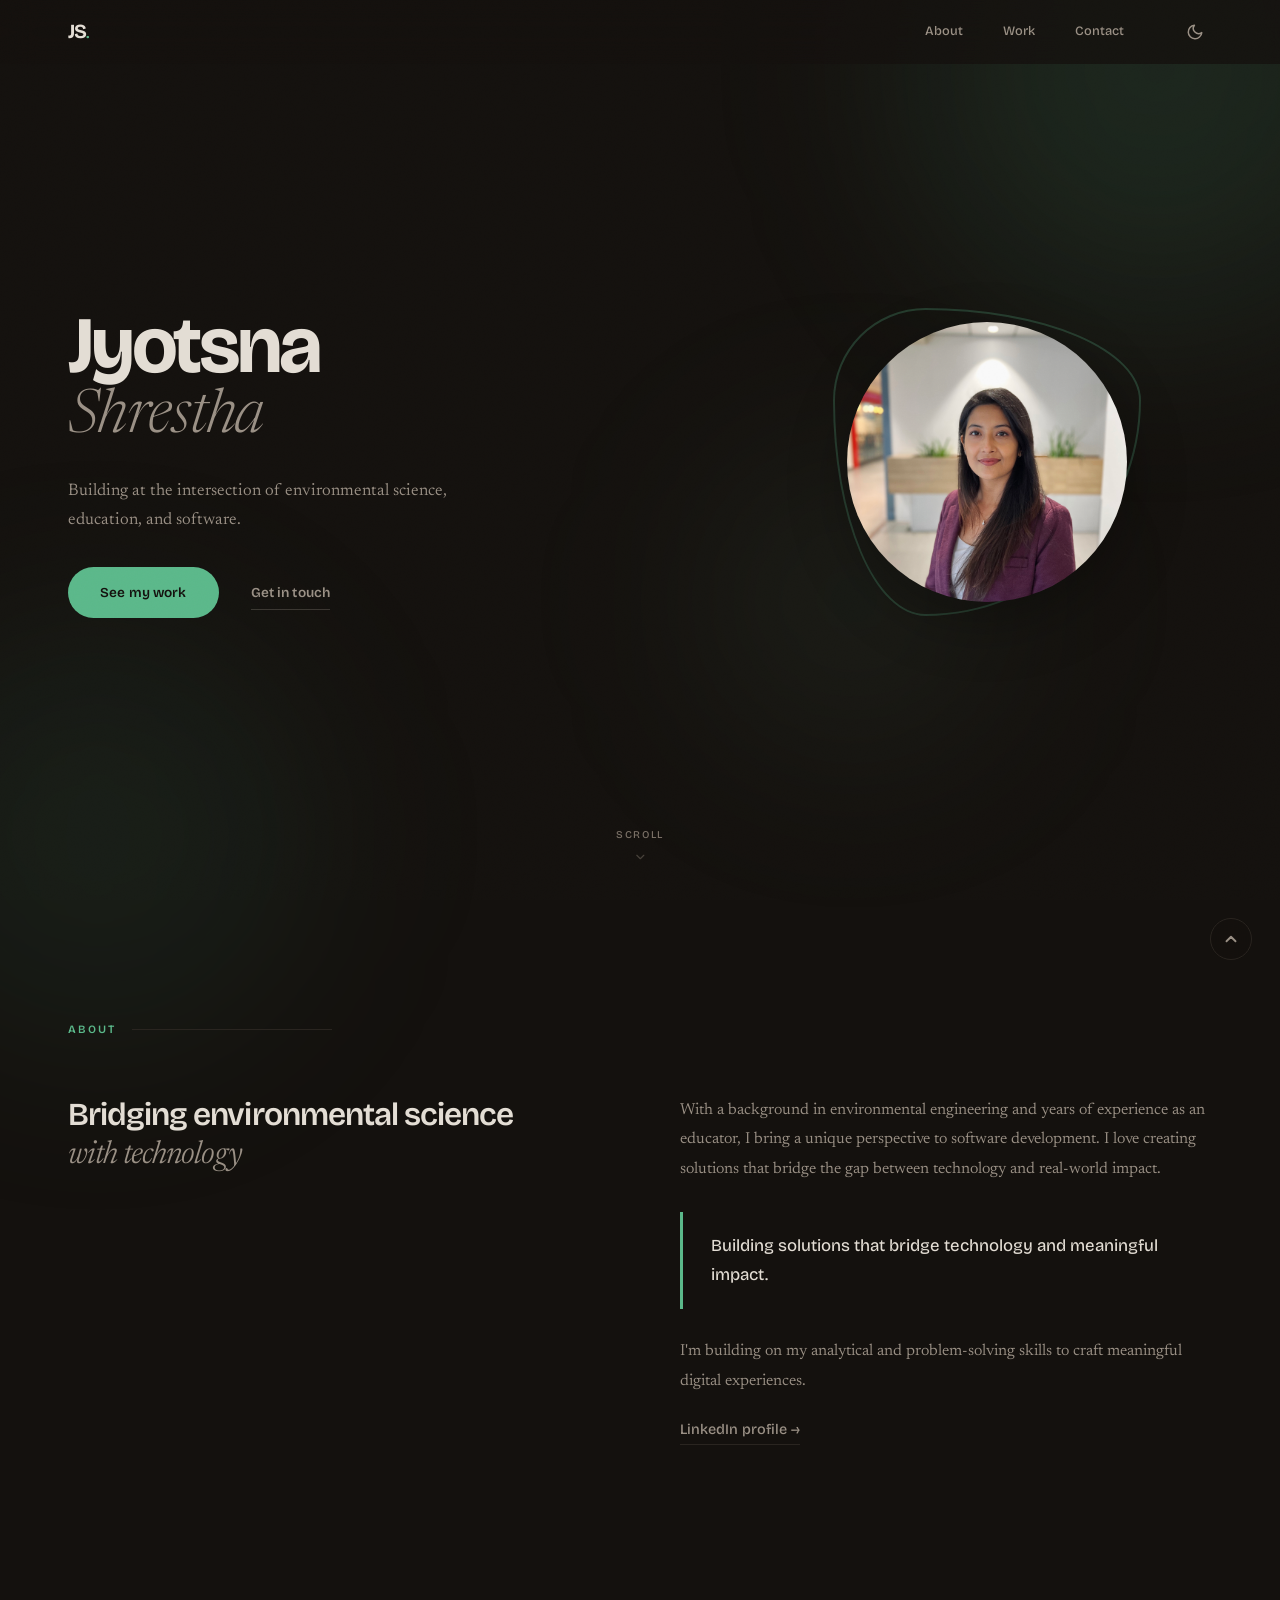
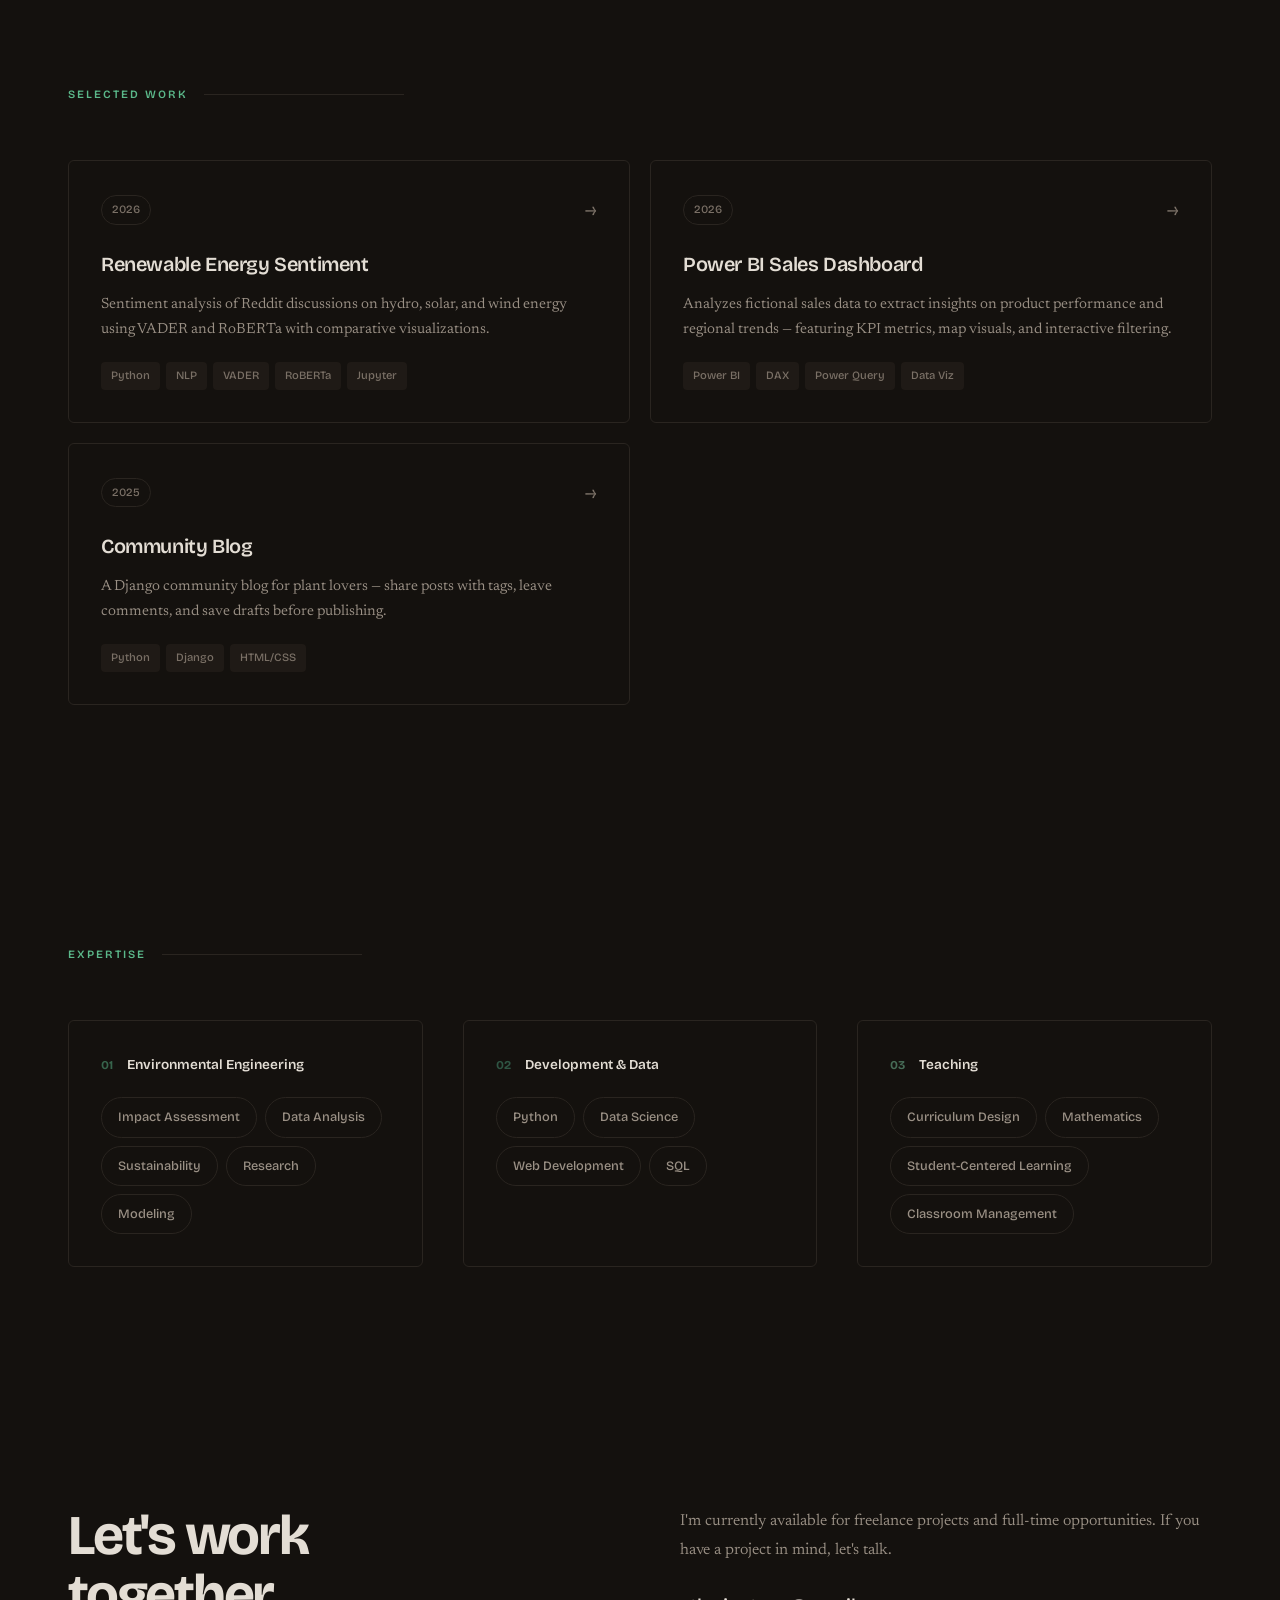
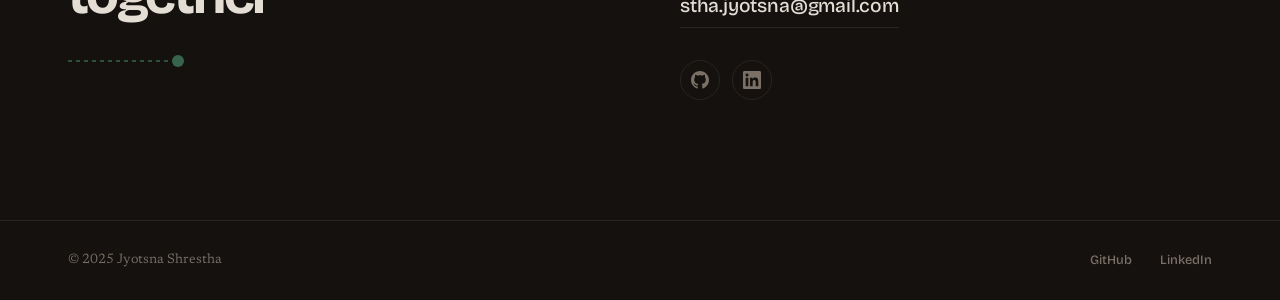
==== commit c90ea97d: "Change design" ====
--- a/index.html
+++ b/index.html
@@ -1,50 +1,80 @@
 <!DOCTYPE html>
-<html lang="en">
+<html lang="en" data-theme="dark">
+
 <head>
   <meta charset="UTF-8">
   <meta name="viewport" content="width=device-width, initial-scale=1.0">
-  <meta name="description" content="Jyotsna Shrestha - Environmental Engineer, Educator, and Developer.">
-  <meta name="theme-color" content="#0a0a0a" media="(prefers-color-scheme: dark)">
-  <meta name="theme-color" content="#ffffff" media="(prefers-color-scheme: light)">
+  <meta name="description" content="Jyotsna Shrestha — Environmental Engineer, Educator, and Developer.">
+  <meta name="theme-color" content="#14110e" media="(prefers-color-scheme: dark)">
+  <meta name="theme-color" content="#f6f0ea" media="(prefers-color-scheme: light)">
   <meta name="apple-mobile-web-app-capable" content="yes">
   <meta name="apple-mobile-web-app-status-bar-style" content="black-translucent">
   <link rel="manifest" href="/manifest.json">
   <link rel="icon" type="image/svg+xml" href="/icons/icon.svg">
   <link rel="apple-touch-icon" href="/icons/apple-touch-icon.png">
   <title>Jyotsna Shrestha</title>
-  <link rel="stylesheet" href="/css/styles.css?v=23">
   <link rel="preconnect" href="https://fonts.googleapis.com">
   <link rel="preconnect" href="https://fonts.gstatic.com" crossorigin>
-  <link href="https://fonts.googleapis.com/css2?family=Nunito+Sans:opsz,wght@6..12,300;6..12,400;6..12,500;6..12,600;6..12,700;6..12,800;6..12,900&display=swap" rel="stylesheet">
+  <link
+    href="https://fonts.googleapis.com/css2?family=Bricolage+Grotesque:opsz,wght@12..96,200..800&family=Newsreader:opsz,wght@6..72,200..800&display=swap"
+    rel="stylesheet">
+  <link rel="stylesheet" href="/css/styles.css?v=24">
 </head>
+
 <body>
 
-  <canvas id="starfield"></canvas>
-  <div class="glow glow--1"></div>
-  <div class="glow glow--2"></div>
-  <div class="glow glow--3"></div>
+  <div class="grain" aria-hidden="true"></div>
+  <div class="blob blob--1" aria-hidden="true"></div>
+  <div class="blob blob--2" aria-hidden="true"></div>
+  <div class="blob blob--3" aria-hidden="true"></div>
 
   <header class="header" id="header">
     <nav class="nav container">
-      <a href="#" class="nav__logo"><span>J</span>S</a>
+      <a href="#" class="nav__logo">
+        <span class="nav__logo-text">JS</span>
+        <span class="nav__logo-accent">.</span>
+      </a>
       <div class="nav__menu" id="nav-menu">
         <ul class="nav__list">
+          <li><a href="#about" class="nav__link">About</a></li>
           <li><a href="#work" class="nav__link">Work</a></li>
-          <li><a href="#about" class="nav__link">About</a></li>
           <li><a href="#contact" class="nav__link">Contact</a></li>
         </ul>
         <div class="nav__actions">
           <button class="theme-toggle" id="theme-toggle" aria-label="Toggle theme">
-            <svg class="theme-toggle__icon theme-toggle__icon--light" width="18" height="18" viewBox="0 0 24 24" fill="none" stroke="currentColor" stroke-width="2" stroke-linecap="round" stroke-linejoin="round"><circle cx="12" cy="12" r="5"/><line x1="12" y1="1" x2="12" y2="3"/><line x1="12" y1="21" x2="12" y2="23"/><line x1="4.22" y1="4.22" x2="5.64" y2="5.64"/><line x1="18.36" y1="18.36" x2="19.78" y2="19.78"/><line x1="1" y1="12" x2="3" y2="12"/><line x1="21" y1="12" x2="23" y2="12"/><line x1="4.22" y1="19.78" x2="5.64" y2="18.36"/><line x1="18.36" y1="5.64" x2="19.78" y2="4.22"/></svg>
-            <svg class="theme-toggle__icon theme-toggle__icon--dark" width="18" height="18" viewBox="0 0 24 24" fill="none" stroke="currentColor" stroke-width="2" stroke-linecap="round" stroke-linejoin="round"><path d="M21 12.79A9 9 0 1 1 11.21 3 7 7 0 0 0 21 12.79z"/></svg>
+            <svg class="theme-toggle__icon theme-toggle__icon--sun" width="18" height="18" viewBox="0 0 24 24"
+              fill="none" stroke="currentColor" stroke-width="2" stroke-linecap="round" stroke-linejoin="round">
+              <circle cx="12" cy="12" r="5" />
+              <line x1="12" y1="1" x2="12" y2="3" />
+              <line x1="12" y1="21" x2="12" y2="23" />
+              <line x1="4.22" y1="4.22" x2="5.64" y2="5.64" />
+              <line x1="18.36" y1="18.36" x2="19.78" y2="19.78" />
+              <line x1="1" y1="12" x2="3" y2="12" />
+              <line x1="21" y1="12" x2="23" y2="12" />
+              <line x1="4.22" y1="19.78" x2="5.64" y2="18.36" />
+              <line x1="18.36" y1="5.64" x2="19.78" y2="4.22" />
+            </svg>
+            <svg class="theme-toggle__icon theme-toggle__icon--moon" width="18" height="18" viewBox="0 0 24 24"
+              fill="none" stroke="currentColor" stroke-width="2" stroke-linecap="round" stroke-linejoin="round">
+              <path d="M21 12.79A9 9 0 1 1 11.21 3 7 7 0 0 0 21 12.79z" />
+            </svg>
           </button>
           <button class="nav__close" id="nav-close" aria-label="Close menu">
-            <svg width="22" height="22" viewBox="0 0 24 24" fill="none" stroke="currentColor" stroke-width="2" stroke-linecap="round" stroke-linejoin="round"><line x1="18" y1="6" x2="6" y2="18"/><line x1="6" y1="6" x2="18" y2="18"/></svg>
+            <svg width="22" height="22" viewBox="0 0 24 24" fill="none" stroke="currentColor" stroke-width="2"
+              stroke-linecap="round" stroke-linejoin="round">
+              <line x1="18" y1="6" x2="6" y2="18" />
+              <line x1="6" y1="6" x2="18" y2="18" />
+            </svg>
           </button>
         </div>
       </div>
-      <button class="nav__toggle" id="nav-toggle" aria-label="Toggle menu">
-        <svg width="22" height="22" viewBox="0 0 24 24" fill="none" stroke="currentColor" stroke-width="2" stroke-linecap="round" stroke-linejoin="round"><line x1="3" y1="12" x2="21" y2="12"/><line x1="3" y1="6" x2="21" y2="6"/><line x1="3" y1="18" x2="21" y2="18"/></svg>
+      <button class="nav__toggle" id="nav-toggle" aria-label="Open menu">
+        <svg width="22" height="22" viewBox="0 0 24 24" fill="none" stroke="currentColor" stroke-width="2"
+          stroke-linecap="round" stroke-linejoin="round">
+          <line x1="3" y1="12" x2="21" y2="12" />
+          <line x1="3" y1="6" x2="21" y2="6" />
+          <line x1="3" y1="18" x2="21" y2="18" />
+        </svg>
       </button>
     </nav>
   </header>
@@ -52,104 +82,92 @@
   <main>
     <section class="hero" id="home">
       <div class="container hero__container">
-        <div class="hero__photo">
-          <img src="/images/photo.jpg" alt="Jyotsna Shrestha">
-        </div>
-        <h1 class="hero__title">
-          Jyotsna Shrestha
-        </h1>
-        <p class="hero__desc">
-          Building at the intersection of environmental science, education, and software.
-        </p>
-        <div class="hero__actions">
-          <a href="#work" class="btn btn--primary">See my work</a>
-          <a href="#contact" class="btn btn--ghost">Get in touch &rarr;</a>
-        </div>
-      </div>
-      <div class="hero__scroll">
+        <div class="hero__content">
+          <h1 class="hero__title">
+            <span class="hero__first-name">Jyotsna</span>
+            <span class="hero__last-name">Shrestha</span>
+          </h1>
+          <p class="hero__tagline">
+            Building at the intersection of environmental science,<br>
+            education, and software.
+          </p>
+          <div class="hero__actions">
+            <a href="#work" class="btn btn--primary">See my work</a>
+            <a href="#contact" class="btn btn--outline">Get in touch</a>
+          </div>
+        </div>
+        <div class="hero__photo-group">
+          <div class="hero__photo-frame">
+            <div class="hero__photo-ring" aria-hidden="true"></div>
+            <div class="hero__photo-wrapper">
+              <img src="/images/photo.jpg" alt="Jyotsna Shrestha" class="hero__photo" loading="eager">
+            </div>
+          </div>
+        </div>
+      </div>
+      <div class="hero__scroll" aria-hidden="true">
         <span>Scroll</span>
-        <svg width="14" height="14" viewBox="0 0 24 24" fill="none" stroke="currentColor" stroke-width="2" stroke-linecap="round" stroke-linejoin="round"><polyline points="6 9 12 15 18 9"/></svg>
-      </div>
-    </section>
-
-    <section class="about" id="about">
-      <div class="container about__container">
-        <div class="about__left">
-          <h2 class="about__title">
-            Bridging environmental science<br>
-            <span class="about__highlight">with technology</span>
-          </h2>
-        </div>
-        <div class="about__right">
-          <p class="about__text">
-            With a background in environmental engineering and years of experience as an educator,
-            I bring a unique perspective to software development. I love creating solutions that
-            bridge the gap between technology and real-world impact.
-          </p>
-          <p class="about__text">
-            I'm building on my analytical and problem-solving skills to craft meaningful digital experiences.
-          </p>
-          <a href="https://np.linkedin.com/in/jyotsna-shrestha" target="_blank" rel="noopener noreferrer" class="about__link">LinkedIn profile &rarr;</a>
+        <svg width="14" height="14" viewBox="0 0 24 24" fill="none" stroke="currentColor" stroke-width="2"
+          stroke-linecap="round" stroke-linejoin="round">
+          <polyline points="6 9 12 15 18 9" />
+        </svg>
+      </div>
+    </section>
+
+    <section class="about section" id="about">
+      <div class="container">
+        <div class="section__top">
+          <span class="section__label">About</span>
+          <span class="section__line" aria-hidden="true"></span>
+        </div>
+        <div class="about__grid">
+          <div class="about__left">
+            <h2 class="about__title">
+              Bridging environmental science<br>
+              <span class="about__highlight">with technology</span>
+            </h2>
+          </div>
+          <div class="about__right">
+            <p class="about__text">
+              With a background in environmental engineering and years of experience as an educator,
+              I bring a unique perspective to software development. I love creating solutions that
+              bridge the gap between technology and real-world impact.
+            </p>
+            <blockquote class="about__quote">
+              <svg class="about__quote-mark" width="32" height="32" viewBox="0 0 24 24" fill="currentColor"
+                aria-hidden="true">
+                <path
+                  d="M14.017 21v-7.391c0-5.704 3.731-9.57 8.983-10.609l.995 2.151c-2.432.917-3.995 3.638-3.995 5.849h4v10H14.017zM0 21v-7.391c0-5.704 3.731-9.57 8.983-10.609l.995 2.151C7.546 6.068 5.983 8.789 5.983 11H10v10H0z" />
+              </svg>
+              Building solutions that bridge technology and meaningful impact.
+            </blockquote>
+            <p class="about__text">
+              I'm building on my analytical and problem-solving skills to craft meaningful digital experiences.
+            </p>
+            <a href="https://np.linkedin.com/in/jyotsna-shrestha" target="_blank" rel="noopener noreferrer"
+              class="about__link">LinkedIn profile &rarr;</a>
+          </div>
         </div>
       </div>
     </section>
 
     <section class="work section" id="work">
       <div class="container">
-        <div class="section__header">
-          <span class="section__number">Selected Work</span>
+        <div class="section__top">
+          <span class="section__label">Selected Work</span>
+          <span class="section__line" aria-hidden="true"></span>
         </div>
         <div class="work__grid">
           <article class="work-card">
-            <a href="https://github.com/Jyotsna-Shrestha/online-marketplace" target="_blank" rel="noopener noreferrer" style="display:block;color:inherit;text-decoration:none">
-            <div class="work-card__image">
-              <div class="work-card__icon">
-                <svg width="40" height="40" viewBox="0 0 24 24" fill="none" stroke="currentColor" stroke-width="1.5" stroke-linecap="round" stroke-linejoin="round"><circle cx="9" cy="21" r="1"/><circle cx="20" cy="21" r="1"/><path d="M1 1h4l2.68 13.39a2 2 0 0 0 2 1.61h9.72a2 2 0 0 0 2-1.61L23 6H6"/></svg>
-              </div>
-              <span class="work-card__year">2025</span>
-            </div>
-            <div class="work-card__body">
-              <h3 class="work-card__title">Online Marketplace</h3>
-              <p class="work-card__desc">A Django-based e-commerce marketplace for buying and selling — built with Python, featuring user auth, product listings, and order management.</p>
-              <div class="work-card__tags">
-                <span>Python</span>
-                <span>Django</span>
-                <span>SQL</span>
-                <span>HTML/CSS</span>
-              </div>
-            </div>
-            </a>
-          </article>
-          <article class="work-card">
-            <a href="https://github.com/Jyotsna-Shrestha/Community-Blog" target="_blank" rel="noopener noreferrer" style="display:block;color:inherit;text-decoration:none">
-            <div class="work-card__image">
-              <div class="work-card__icon">
-                <svg width="40" height="40" viewBox="0 0 24 24" fill="none" stroke="currentColor" stroke-width="1.5" stroke-linecap="round" stroke-linejoin="round"><path d="M14 2H6a2 2 0 0 0-2 2v16a2 2 0 0 0 2 2h12a2 2 0 0 0 2-2V8z"/><polyline points="14 2 14 8 20 8"/><line x1="16" y1="13" x2="8" y2="13"/><line x1="16" y1="17" x2="8" y2="17"/><polyline points="10 9 9 9 8 9"/></svg>
-              </div>
-              <span class="work-card__year">2025</span>
-            </div>
-            <div class="work-card__body">
-              <h3 class="work-card__title">Community Blog</h3>
-              <p class="work-card__desc">A Django community blog for plant lovers — share posts with tags, leave comments, and save drafts before publishing.</p>
-              <div class="work-card__tags">
-                <span>Python</span>
-                <span>Django</span>
-                <span>HTML/CSS</span>
-              </div>
-            </div>
-            </a>
-          </article>
-          <article class="work-card">
-            <a href="https://github.com/Jyotsna-Shrestha/sentiment-analysis-renewable-energy" target="_blank" rel="noopener noreferrer" style="display:block;color:inherit;text-decoration:none">
-            <div class="work-card__image">
-              <div class="work-card__icon">
-                <svg width="40" height="40" viewBox="0 0 24 24" fill="none" stroke="currentColor" stroke-width="1.5" stroke-linecap="round" stroke-linejoin="round"><path d="M21 16V8a2 2 0 0 0-1-1.73l-7-4a2 2 0 0 0-2 0l-7 4A2 2 0 0 0 3 8v8a2 2 0 0 0 1 1.73l7 4a2 2 0 0 0 2 0l7-4A2 2 0 0 0 21 16z"/><polyline points="3.27 6.96 12 12.01 20.73 6.96"/><line x1="12" y1="22.08" x2="12" y2="12"/></svg>
-              </div>
-              <span class="work-card__year">2026</span>
-            </div>
-            <div class="work-card__body">
+            <a href="https://github.com/Jyotsna-Shrestha/sentiment-analysis-renewable-energy" target="_blank"
+              rel="noopener noreferrer" class="work-card__link">
+              <div class="work-card__top">
+                <span class="work-card__year">2026</span>
+                <span class="work-card__arrow" aria-hidden="true">→</span>
+              </div>
               <h3 class="work-card__title">Renewable Energy Sentiment</h3>
-              <p class="work-card__desc">Sentiment analysis of Reddit discussions on hydro, solar, and wind energy using VADER and RoBERTa with comparative visualizations.</p>
+              <p class="work-card__desc">Sentiment analysis of Reddit discussions on hydro, solar, and wind energy using
+                VADER and RoBERTa with comparative visualizations.</p>
               <div class="work-card__tags">
                 <span>Python</span>
                 <span>NLP</span>
@@ -157,7 +175,41 @@
                 <span>RoBERTa</span>
                 <span>Jupyter</span>
               </div>
-            </div>
+            </a>
+          </article>
+          <article class="work-card work-card--alt">
+            <a href="https://github.com/Jyotsna-Shrestha/Power-BI-Project" target="_blank" rel="noopener noreferrer"
+              class="work-card__link">
+              <div class="work-card__top">
+                <span class="work-card__year">2026</span>
+                <span class="work-card__arrow" aria-hidden="true">→</span>
+              </div>
+              <h3 class="work-card__title">Power BI Sales Dashboard</h3>
+              <p class="work-card__desc">Analyzes fictional sales data to extract insights on product performance and
+                regional trends — featuring KPI metrics, map visuals, and interactive filtering.</p>
+              <div class="work-card__tags">
+                <span>Power BI</span>
+                <span>DAX</span>
+                <span>Power Query</span>
+                <span>Data Viz</span>
+              </div>
+            </a>
+          </article>
+          <article class="work-card">
+            <a href="https://github.com/Jyotsna-Shrestha/Community-Blog" target="_blank" rel="noopener noreferrer"
+              class="work-card__link">
+              <div class="work-card__top">
+                <span class="work-card__year">2025</span>
+                <span class="work-card__arrow" aria-hidden="true">→</span>
+              </div>
+              <h3 class="work-card__title">Community Blog</h3>
+              <p class="work-card__desc">A Django community blog for plant lovers — share posts with tags, leave
+                comments, and save drafts before publishing.</p>
+              <div class="work-card__tags">
+                <span>Python</span>
+                <span>Django</span>
+                <span>HTML/CSS</span>
+              </div>
             </a>
           </article>
         </div>
@@ -166,12 +218,16 @@
 
     <section class="skills section" id="skills">
       <div class="container">
-        <div class="section__header">
-          <span class="section__number">Expertise</span>
-        </div>
-        <div class="skills__grid">
+        <div class="section__top">
+          <span class="section__label">Expertise</span>
+          <span class="section__line" aria-hidden="true"></span>
+        </div>
+        <div class="skills__content">
           <div class="skills__group">
-            <h3 class="skills__group-title">Environmental Engineering</h3>
+            <div class="skills__group-top">
+              <span class="skills__group-icon" aria-hidden="true">01</span>
+              <h3 class="skills__group-title">Environmental Engineering</h3>
+            </div>
             <div class="skills__tags">
               <span class="skill-tag">Impact Assessment</span>
               <span class="skill-tag">Data Analysis</span>
@@ -181,7 +237,10 @@
             </div>
           </div>
           <div class="skills__group">
-            <h3 class="skills__group-title">Development & Data</h3>
+            <div class="skills__group-top">
+              <span class="skills__group-icon" aria-hidden="true">02</span>
+              <h3 class="skills__group-title">Development &amp; Data</h3>
+            </div>
             <div class="skills__tags">
               <span class="skill-tag">Python</span>
               <span class="skill-tag">Data Science</span>
@@ -190,7 +249,10 @@
             </div>
           </div>
           <div class="skills__group">
-            <h3 class="skills__group-title">Teaching</h3>
+            <div class="skills__group-top">
+              <span class="skills__group-icon" aria-hidden="true">03</span>
+              <h3 class="skills__group-title">Teaching</h3>
+            </div>
             <div class="skills__tags">
               <span class="skill-tag">Curriculum Design</span>
               <span class="skill-tag">Mathematics</span>
@@ -202,18 +264,34 @@
       </div>
     </section>
 
-    <section class="contact" id="contact">
+    <section class="contact section" id="contact">
       <div class="container contact__container">
-        <h2 class="contact__title">Let's work<br>together</h2>
+        <div class="contact__left">
+          <h2 class="contact__title">Let's work<br>together</h2>
+          <div class="contact__decor" aria-hidden="true">
+            <svg width="120" height="12" viewBox="0 0 120 12" fill="none">
+              <line x1="0" y1="6" x2="100" y2="6" stroke="currentColor" stroke-width="1.5" stroke-dasharray="4 4" />
+              <circle cx="110" cy="6" r="6" fill="currentColor" />
+            </svg>
+          </div>
+        </div>
         <div class="contact__right">
-          <p class="contact__text">I'm currently available for freelance projects and full-time opportunities. If you have a project in mind, let's talk.</p>
-          <a href="mailto:jyotsna.shrestha@example.com" class="contact__email">stha.jyotsna@gmail.com</a>
+          <p class="contact__text">I'm currently available for freelance projects and full-time opportunities. If you
+            have a project in mind, let's talk.</p>
+          <a href="mailto:stha.jyotsna@gmail.com" class="contact__email">stha.jyotsna@gmail.com</a>
           <div class="contact__socials">
             <a href="https://github.com/Jyotsna-Shrestha" target="_blank" rel="noopener noreferrer" aria-label="GitHub">
-              <svg width="18" height="18" viewBox="0 0 24 24" fill="currentColor"><path d="M12 0c-6.626 0-12 5.373-12 12 0 5.302 3.438 9.8 8.207 11.387.599.111.793-.261.793-.577v-2.234c-3.338.726-4.033-1.416-4.033-1.416-.546-1.387-1.333-1.756-1.333-1.756-1.089-.745.083-.729.083-.729 1.205.084 1.839 1.237 1.839 1.237 1.07 1.834 2.807 1.304 3.492.997.107-.775.418-1.305.762-1.604-2.665-.305-5.467-1.334-5.467-5.931 0-1.311.469-2.381 1.236-3.221-.124-.303-.535-1.524.117-3.176 0 0 1.008-.322 3.301 1.23.957-.266 1.983-.399 3.003-.404 1.02.005 2.047.138 3.006.404 2.291-1.552 3.297-1.23 3.297-1.23.653 1.653.242 2.874.118 3.176.77.84 1.235 1.911 1.235 3.221 0 4.609-2.807 5.624-5.479 5.921.43.372.823 1.102.823 2.222v3.293c0 .319.192.694.801.576 4.765-1.589 8.199-6.086 8.199-11.386 0-6.627-5.373-12-12-12z"/></svg>
-            </a>
-            <a href="https://np.linkedin.com/in/jyotsna-shrestha" target="_blank" rel="noopener noreferrer" aria-label="LinkedIn">
-              <svg width="18" height="18" viewBox="0 0 24 24" fill="currentColor"><path d="M20.447 20.452h-3.554v-5.569c0-1.328-.027-3.037-1.852-3.037-1.853 0-2.136 1.445-2.136 2.939v5.667H9.351V9h3.414v1.561h.046c.477-.9 1.637-1.85 3.37-1.85 3.601 0 4.267 2.37 4.267 5.455v6.286zM5.337 7.433c-1.144 0-2.063-.926-2.063-2.065 0-1.138.92-2.063 2.063-2.063 1.14 0 2.064.925 2.064 2.063 0 1.139-.925 2.065-2.064 2.065zm1.782 13.019H3.555V9h3.564v11.452zM22.225 0H1.771C.792 0 0 .774 0 1.729v20.542C0 23.227.792 24 1.771 24h20.451C23.2 24 24 23.227 24 22.271V1.729C24 .774 23.2 0 22.222 0h.003z"/></svg>
+              <svg width="18" height="18" viewBox="0 0 24 24" fill="currentColor">
+                <path
+                  d="M12 0c-6.626 0-12 5.373-12 12 0 5.302 3.438 9.8 8.207 11.387.599.111.793-.261.793-.577v-2.234c-3.338.726-4.033-1.416-4.033-1.416-.546-1.387-1.333-1.756-1.333-1.756-1.089-.745.083-.729.083-.729 1.205.084 1.839 1.237 1.839 1.237 1.07 1.834 2.807 1.304 3.492.997.107-.775.418-1.305.762-1.604-2.665-.305-5.467-1.334-5.467-5.931 0-1.311.469-2.381 1.236-3.221-.124-.303-.535-1.524.117-3.176 0 0 1.008-.322 3.301 1.23.957-.266 1.983-.399 3.003-.404 1.02.005 2.047.138 3.006.404 2.291-1.552 3.297-1.23 3.297-1.23.653 1.653.242 2.874.118 3.176.77.84 1.235 1.911 1.235 3.221 0 4.609-2.807 5.624-5.479 5.921.43.372.823 1.102.823 2.222v3.293c0 .319.192.694.801.576 4.765-1.589 8.199-6.086 8.199-11.386 0-6.627-5.373-12-12-12z" />
+              </svg>
+            </a>
+            <a href="https://np.linkedin.com/in/jyotsna-shrestha" target="_blank" rel="noopener noreferrer"
+              aria-label="LinkedIn">
+              <svg width="18" height="18" viewBox="0 0 24 24" fill="currentColor">
+                <path
+                  d="M20.447 20.452h-3.554v-5.569c0-1.328-.027-3.037-1.852-3.037-1.853 0-2.136 1.445-2.136 2.939v5.667H9.351V9h3.414v1.561h.046c.477-.9 1.637-1.85 3.37-1.85 3.601 0 4.267 2.37 4.267 5.455v6.286zM5.337 7.433c-1.144 0-2.063-.926-2.063-2.065 0-1.138.92-2.063 2.063-2.063 1.14 0 2.064.925 2.064 2.063 0 1.139-.925 2.065-2.064 2.065zm1.782 13.019H3.555V9h3.564v11.452zM22.225 0H1.771C.792 0 0 .774 0 1.729v20.542C0 23.227.792 24 1.771 24h20.451C23.2 24 24 23.227 24 22.271V1.729C24 .774 23.2 0 22.222 0h.003z" />
+              </svg>
             </a>
           </div>
         </div>
@@ -225,16 +303,20 @@
     <div class="container footer__content">
       <p class="footer__copy">&copy; 2025 Jyotsna Shrestha</p>
       <div class="footer__links">
+        <a href="https://github.com/Jyotsna-Shrestha" target="_blank" rel="noopener noreferrer">GitHub</a>
         <a href="https://np.linkedin.com/in/jyotsna-shrestha" target="_blank" rel="noopener noreferrer">LinkedIn</a>
-        <a href="https://github.com/Jyotsna-Shrestha" target="_blank" rel="noopener noreferrer">GitHub</a>
       </div>
     </div>
   </footer>
 
   <a href="#home" class="scroll-up" id="scroll-up" aria-label="Scroll to top">
-    <svg width="18" height="18" viewBox="0 0 24 24" fill="none" stroke="currentColor" stroke-width="2" stroke-linecap="round" stroke-linejoin="round"><polyline points="18 15 12 9 6 15"/></svg>
+    <svg width="18" height="18" viewBox="0 0 24 24" fill="none" stroke="currentColor" stroke-width="2.5"
+      stroke-linecap="round" stroke-linejoin="round">
+      <polyline points="18 15 12 9 6 15" />
+    </svg>
   </a>
 
-  <script src="/js/main.js"></script>
+  <script src="/js/main.js?v=2"></script>
 </body>
-</html>
+
+</html>
--- a/css/styles.css
+++ b/css/styles.css
@@ -1,44 +1,46 @@
 :root {
   --white: #ffffff;
   --black: #000000;
-  --gray-50: #fafafa;
-  --gray-100: #f0f0f0;
-  --gray-200: #e0e0e0;
-  --gray-300: #c0c0c0;
-  --gray-400: #909090;
-  --gray-500: #707070;
-  --gray-600: #505050;
-  --gray-700: #383838;
-  --gray-800: #262626;
-  --gray-850: #1a1a1a;
-  --gray-900: #111111;
-  --gray-950: #080808;
-  --bg: var(--gray-950);
-  --bg-alt: var(--gray-900);
-  --bg-card: var(--gray-850);
-  --text: var(--gray-100);
-  --text-secondary: var(--gray-400);
-  --text-tertiary: var(--gray-500);
-  --border: var(--gray-800);
-  --radius: 20px;
-  --radius-sm: 10px;
-  --transition: 0.3s cubic-bezier(0.4, 0, 0.2, 1);
-  --max-width: 1100px;
-  --header-height: 60px;
-  --font: 'Nunito Sans', -apple-system, BlinkMacSystemFont, 'Segoe UI', sans-serif;
-  --font-mono: 'JetBrains Mono', 'Fira Code', monospace;
-  --header-bg: rgba(8, 8, 8, 0.75);
+
+  --bg: #14110e;
+  --bg-alt: #1f1a16;
+  --bg-card: #1c1814;
+  --text: #e3ddd4;
+  --text-secondary: #9a9085;
+  --text-tertiary: #7a7066;
+  --border: #2a2520;
+  --accent: #5bb88a;
+  --accent-secondary: #4a9a7a;
+  --accent-tertiary: #7ac8a0;
+  --blob-1: rgba(91, 184, 138, 0.12);
+  --blob-2: rgba(74, 154, 122, 0.1);
+  --blob-3: rgba(122, 200, 160, 0.07);
+
+  --radius: 6px;
+  --radius-pill: 100px;
+  --transition: 0.35s cubic-bezier(0.22, 1, 0.36, 1);
+  --max-width: 1200px;
+  --header-height: 64px;
+  --font-display: 'Bricolage Grotesque', sans-serif;
+  --font-body: 'Newsreader', Georgia, serif;
+  --header-bg: rgba(20, 17, 14, 0.8);
 }
 
 [data-theme="light"] {
-  --bg: var(--white);
-  --bg-alt: var(--gray-50);
-  --bg-card: var(--white);
-  --text: var(--gray-900);
-  --text-secondary: var(--gray-500);
-  --text-tertiary: var(--gray-400);
-  --border: var(--gray-200);
-  --header-bg: rgba(255, 255, 255, 0.75);
+  --bg: #f6f0ea;
+  --bg-alt: #ede4da;
+  --bg-card: #faf6f2;
+  --text: #1c1814;
+  --text-secondary: #7a7066;
+  --text-tertiary: #a0968a;
+  --border: #ddd5cc;
+  --accent: #3a9d6e;
+  --accent-secondary: #2d7d58;
+  --accent-tertiary: #5db88a;
+  --blob-1: rgba(58, 157, 110, 0.1);
+  --blob-2: rgba(45, 125, 88, 0.08);
+  --blob-3: rgba(93, 184, 138, 0.06);
+  --header-bg: rgba(246, 240, 234, 0.85);
 }
 
 *,
@@ -55,195 +57,151 @@
 }
 
 body {
-  font-family: var(--font);
-  font-size: 15px;
-  line-height: 1.6;
+  font-family: var(--font-body);
+  font-size: 1.0625rem;
+  font-weight: 380;
+  line-height: 1.75;
   color: var(--text);
   background: var(--bg);
   transition: background var(--transition), color var(--transition);
   -webkit-font-smoothing: antialiased;
-}
-
-body::before {
-  content: '';
+  -moz-osx-font-smoothing: grayscale;
+}
+
+::selection {
+  background: var(--accent);
+  color: var(--bg);
+}
+
+::-moz-selection {
+  background: var(--accent);
+  color: var(--bg);
+}
+
+a {
+  text-decoration: none;
+  color: inherit;
+}
+
+ul {
+  list-style: none;
+}
+
+img {
+  display: block;
+  max-width: 100%;
+}
+
+.container {
+  max-width: var(--max-width);
+  margin: 0 auto;
+  padding: 0 28px;
+}
+
+.section {
+  padding: 120px 0;
+}
+
+.section__top {
+  display: flex;
+  align-items: center;
+  gap: 16px;
+  margin-bottom: 56px;
+}
+
+.section__label {
+  font-family: var(--font-display);
+  font-size: 0.7rem;
+  font-weight: 600;
+  letter-spacing: 0.18em;
+  text-transform: uppercase;
+  color: var(--accent);
+  white-space: nowrap;
+}
+
+.section__line {
+  flex: 1;
+  height: 1px;
+  background: var(--border);
+  max-width: 200px;
+}
+
+.grain {
   position: fixed;
   inset: 0;
   pointer-events: none;
-  z-index: -2;
-  background:
-    linear-gradient(rgba(100, 160, 255, 0.035) 1px, transparent 1px),
-    linear-gradient(90deg, rgba(100, 160, 255, 0.035) 1px, transparent 1px);
-  background-size: 64px 64px;
-}
-
-body::after {
-  content: '';
-  position: fixed;
-  inset: 0;
-  pointer-events: none;
-  z-index: -3;
-  background:
-    radial-gradient(ellipse 90% 50% at 20% 40%, rgba(60, 120, 255, 0.12) 0%, transparent 60%),
-    radial-gradient(ellipse 70% 40% at 80% 60%, rgba(160, 60, 255, 0.1) 0%, transparent 60%),
-    radial-gradient(ellipse 60% 40% at 50% 80%, rgba(0, 200, 200, 0.07) 0%, transparent 50%);
-  animation: aurora 24s ease-in-out infinite alternate;
-}
-
-@keyframes aurora {
-  0% { transform: translate(-10px, -5px) scale(1); }
-  50% { transform: translate(10px, 5px) scale(1.03); }
-  100% { transform: translate(-15px, 10px) scale(0.97); }
-}
-
-[data-theme="light"] body::before {
-  background:
-    linear-gradient(rgba(100, 160, 255, 0.02) 1px, transparent 1px),
-    linear-gradient(90deg, rgba(100, 160, 255, 0.02) 1px, transparent 1px);
-  background-size: 64px 64px;
-}
-
-[data-theme="light"] body::after {
-  background:
-    radial-gradient(ellipse 90% 50% at 20% 40%, rgba(60, 120, 255, 0.08) 0%, transparent 60%),
-    radial-gradient(ellipse 70% 40% at 80% 60%, rgba(160, 60, 255, 0.06) 0%, transparent 60%),
-    radial-gradient(ellipse 60% 40% at 50% 80%, rgba(0, 200, 200, 0.04) 0%, transparent 50%);
-}
-
-#starfield {
-  position: fixed;
-  inset: 0;
-  width: 100%;
-  height: 100%;
-  z-index: -4;
-  pointer-events: none;
-}
-
-::selection { background: var(--text); color: var(--bg); }
-a { text-decoration: none; color: inherit; }
-ul { list-style: none; }
-
-.container {
-  max-width: var(--max-width);
-  margin: 0 auto;
-  padding: 0 24px;
-}
-
-.section { padding: 100px 0; }
-.section__header { margin-bottom: 48px; }
-
-.section__number {
-  font-size: 0.7rem;
-  letter-spacing: 0.15em;
-  text-transform: uppercase;
-  color: var(--text-tertiary);
-}
-
-.btn {
-  display: inline-flex;
-  align-items: center;
-  justify-content: center;
-  gap: 8px;
-  padding: 14px 32px;
-  font-size: 0.85rem;
-  font-weight: 600;
-  font-family: inherit;
-  cursor: pointer;
-  transition: all var(--transition);
-  border: none;
-  border-radius: 100px;
-}
-
-.btn--primary {
-  background: var(--text);
-  color: var(--bg);
-}
-
-.btn--primary:hover {
-  transform: translateY(-2px);
-  box-shadow: 0 8px 30px rgba(255, 255, 255, 0.06);
-}
-
-[data-theme="light"] .btn--primary:hover {
-  box-shadow: 0 8px 30px rgba(0, 0, 0, 0.12);
-}
-
-.btn--ghost {
-  background: transparent;
-  color: var(--text-secondary);
-  padding: 14px 0;
-}
-
-.btn--ghost:hover {
-  color: var(--text);
-}
-
-/* ── Glow ── */
-
-.glow {
+  z-index: 10000;
+  opacity: 0.03;
+  mix-blend-mode: overlay;
+  background-image: url("data:image/svg+xml,%3Csvg viewBox='0 0 200 200' xmlns='http://www.w3.org/2000/svg'%3E%3Cfilter id='n'%3E%3CfeTurbulence type='fractalNoise' baseFrequency='0.7' numOctaves='4' stitchTiles='stitch'/%3E%3C/filter%3E%3Crect width='100%25' height='100%25' filter='url(%23n)'/%3E%3C/svg%3E");
+  background-size: 200px 200px;
+  background-repeat: repeat;
+}
+
+.blob {
   position: fixed;
   border-radius: 50%;
   pointer-events: none;
   z-index: -1;
-}
-
-.glow--1 {
+  filter: blur(100px);
+}
+
+.blob--1 {
   width: 500px;
   height: 500px;
-  top: -15%;
-  right: -8%;
-  background: radial-gradient(circle, rgba(60, 140, 255, 0.35), transparent 70%);
-  filter: blur(100px);
-  animation: glow-1 22s ease-in-out infinite alternate;
-}
-
-.glow--2 {
+  top: -20%;
+  right: -10%;
+  background: var(--blob-1);
+  animation: blob-1 25s ease-in-out infinite alternate;
+}
+
+.blob--2 {
   width: 400px;
   height: 400px;
-  bottom: -10%;
-  left: -5%;
-  background: radial-gradient(circle, rgba(160, 60, 255, 0.3), transparent 70%);
-  filter: blur(80px);
-  animation: glow-2 18s ease-in-out infinite alternate;
-}
-
-.glow--3 {
+  bottom: -15%;
+  left: -8%;
+  background: var(--blob-2);
+  animation: blob-2 20s ease-in-out infinite alternate;
+}
+
+.blob--3 {
   width: 300px;
   height: 300px;
-  top: 40%;
-  left: 60%;
-  background: radial-gradient(circle, rgba(0, 200, 200, 0.25), transparent 70%);
-  filter: blur(70px);
-  animation: glow-3 16s ease-in-out infinite alternate;
-}
-
-[data-theme="light"] .glow--1 {
-  background: radial-gradient(circle, rgba(60, 140, 255, 0.15), transparent 70%);
-}
-
-[data-theme="light"] .glow--2 {
-  background: radial-gradient(circle, rgba(160, 60, 255, 0.12), transparent 70%);
-}
-
-[data-theme="light"] .glow--3 {
-  background: radial-gradient(circle, rgba(0, 200, 200, 0.08), transparent 70%);
-}
-
-@keyframes glow-1 {
-  0% { transform: translate(0, 0) scale(1); }
-  100% { transform: translate(50px, -30px) scale(1.1); }
-}
-
-@keyframes glow-2 {
-  0% { transform: translate(0, 0) scale(1); }
-  100% { transform: translate(-40px, 40px) scale(1.15); }
-}
-
-@keyframes glow-3 {
-  0% { transform: translate(0, 0) scale(1); }
-  100% { transform: translate(30px, 20px) scale(1.1); }
-}
-
-/* ── Header ── */
+  top: 50%;
+  left: 55%;
+  background: var(--blob-3);
+  animation: blob-3 18s ease-in-out infinite alternate;
+}
+
+@keyframes blob-1 {
+  0% {
+    transform: translate(0, 0) scale(1);
+  }
+
+  100% {
+    transform: translate(60px, -40px) scale(1.08);
+  }
+}
+
+@keyframes blob-2 {
+  0% {
+    transform: translate(0, 0) scale(1);
+  }
+
+  100% {
+    transform: translate(-50px, 50px) scale(1.12);
+  }
+}
+
+@keyframes blob-3 {
+  0% {
+    transform: translate(0, 0) scale(1);
+  }
+
+  100% {
+    transform: translate(40px, 30px) scale(1.05);
+  }
+}
 
 .header {
   position: fixed;
@@ -253,13 +211,15 @@
   height: var(--header-height);
   z-index: 100;
   background: var(--header-bg);
-  backdrop-filter: blur(12px);
-  -webkit-backdrop-filter: blur(12px);
+  backdrop-filter: blur(16px);
+  -webkit-backdrop-filter: blur(16px);
   border-bottom: 1px solid transparent;
-  transition: border-color var(--transition);
-}
-
-.header.scrolled { border-bottom-color: var(--border); }
+  transition: border-color var(--transition), background var(--transition);
+}
+
+.header.scrolled {
+  border-bottom-color: var(--border);
+}
 
 .nav {
   display: flex;
@@ -269,32 +229,77 @@
 }
 
 .nav__logo {
-  font-size: 1.1rem;
+  display: flex;
+  align-items: baseline;
+  font-family: var(--font-display);
+  font-size: 1.25rem;
   font-weight: 700;
-  letter-spacing: -0.03em;
-}
-
-.nav__logo span { color: var(--text-tertiary); font-weight: 300; }
-
-.nav__menu { display: flex; align-items: center; gap: 32px; }
-.nav__list { display: flex; gap: 2px; }
+  letter-spacing: -0.04em;
+  color: var(--text);
+}
+
+.nav__logo-accent {
+  color: var(--accent);
+  font-weight: 400;
+}
+
+.nav__menu {
+  display: flex;
+  align-items: center;
+  gap: 36px;
+}
+
+.nav__list {
+  display: flex;
+  gap: 4px;
+}
 
 .nav__link {
+  font-family: var(--font-display);
   font-size: 0.8rem;
   font-weight: 500;
   color: var(--text-secondary);
-  padding: 8px 16px;
-  border-radius: 100px;
+  padding: 8px 18px;
+  border-radius: var(--radius-pill);
   transition: all var(--transition);
-}
-
-.nav__link:hover,
+  position: relative;
+}
+
+.nav__link::after {
+  content: '';
+  position: absolute;
+  bottom: 2px;
+  left: 18px;
+  right: 18px;
+  height: 1.5px;
+  background: var(--accent);
+  transform: scaleX(0);
+  transform-origin: right;
+  transition: transform 0.3s ease;
+}
+
+.nav__link:hover {
+  color: var(--text);
+}
+
+.nav__link:hover::after {
+  transform: scaleX(1);
+  transform-origin: left;
+}
+
 .nav__link.active-link {
   color: var(--text);
-  background: var(--bg-alt);
-}
-
-.nav__actions { display: flex; align-items: center; gap: 4px; }
+}
+
+.nav__link.active-link::after {
+  transform: scaleX(1);
+}
+
+.nav__actions {
+  display: flex;
+  align-items: center;
+  gap: 2px;
+}
 
 .theme-toggle {
   background: none;
@@ -302,198 +307,385 @@
   cursor: pointer;
   color: var(--text-secondary);
   padding: 8px;
-  border-radius: 100px;
+  border-radius: var(--radius-pill);
   transition: all var(--transition);
   display: flex;
   align-items: center;
 }
 
-.theme-toggle:hover { color: var(--text); background: var(--bg-alt); }
-
-.theme-toggle__icon--light { display: none; }
-.theme-toggle__icon--dark { display: block; }
-
-[data-theme="light"] .theme-toggle__icon--light { display: block; }
-[data-theme="light"] .theme-toggle__icon--dark { display: none; }
+.theme-toggle:hover {
+  color: var(--text);
+  background: var(--bg-alt);
+}
+
+.theme-toggle__icon--sun {
+  display: none;
+}
+
+.theme-toggle__icon--moon {
+  display: block;
+}
+
+[data-theme="light"] .theme-toggle__icon--sun {
+  display: block;
+}
+
+[data-theme="light"] .theme-toggle__icon--moon {
+  display: none;
+}
 
 .nav__toggle,
-.nav__close { display: none; background: none; border: none; cursor: pointer; color: var(--text); padding: 8px; }
-
-/* ── Hero ── */
+.nav__close {
+  display: none;
+  background: none;
+  border: none;
+  cursor: pointer;
+  color: var(--text);
+  padding: 8px;
+}
+
+.btn {
+  display: inline-flex;
+  align-items: center;
+  justify-content: center;
+  gap: 10px;
+  padding: 14px 32px;
+  font-family: var(--font-display);
+  font-size: 0.85rem;
+  font-weight: 600;
+  cursor: pointer;
+  transition: all var(--transition);
+  border: none;
+  border-radius: var(--radius-pill);
+  letter-spacing: 0.01em;
+}
+
+.btn--primary {
+  background: var(--accent);
+  color: var(--bg);
+}
+
+.btn--primary:hover {
+  transform: translateY(-3px);
+  box-shadow: 0 12px 32px rgba(91, 184, 138, 0.2);
+}
+
+[data-theme="light"] .btn--primary {
+  color: var(--white);
+}
+
+[data-theme="light"] .btn--primary:hover {
+  box-shadow: 0 12px 32px rgba(58, 157, 110, 0.25);
+}
+
+.btn--outline {
+  background: transparent;
+  color: var(--text-secondary);
+  padding: 14px 0;
+  position: relative;
+}
+
+.btn--outline::after {
+  content: '';
+  position: absolute;
+  bottom: 8px;
+  left: 0;
+  right: 0;
+  height: 1.5px;
+  background: currentColor;
+  opacity: 0.3;
+  transition: opacity var(--transition);
+}
+
+.btn--outline:hover {
+  color: var(--text);
+}
+
+.btn--outline:hover::after {
+  opacity: 0.8;
+}
 
 .hero {
   min-height: 100vh;
   display: flex;
   align-items: center;
-  justify-content: center;
   padding-top: var(--header-height);
   position: relative;
-  text-align: center;
+  overflow: hidden;
 }
 
 .hero__container {
+  display: grid;
+  grid-template-columns: 1.2fr 0.8fr;
+  gap: 20px;
+  align-items: center;
+  align-items: center;
+  width: 100%;
+  padding-top: 40px;
+  padding-bottom: 80px;
+}
+
+.hero__content {
   display: flex;
   flex-direction: column;
-  align-items: center;
   gap: 20px;
-  max-width: 720px;
-}
-
-.hero__photo {
-  width: 200px;
-  height: 200px;
+}
+
+.hero__title {
+  display: flex;
+  flex-direction: column;
+  gap: 0;
+}
+
+.hero__first-name {
+  font-family: var(--font-display);
+  font-size: clamp(2.8rem, 7vw, 5rem);
+  font-weight: 700;
+  letter-spacing: -0.04em;
+  line-height: 1.0;
+  color: var(--text);
+}
+
+.hero__last-name {
+  font-family: var(--font-body);
+  font-size: clamp(2.2rem, 5vw, 3.8rem);
+  font-weight: 300;
+  letter-spacing: -0.02em;
+  line-height: 1.05;
+  color: var(--text-secondary);
+  font-style: italic;
+}
+
+.hero__tagline {
+  font-size: 1.05rem;
+  color: var(--text-secondary);
+  line-height: 1.7;
+  max-width: 480px;
+  margin-top: 8px;
+}
+
+.hero__actions {
+  display: flex;
+  align-items: center;
+  gap: 32px;
+  margin-top: 12px;
+}
+
+.hero__photo-group {
+  position: relative;
+  display: flex;
+  align-items: center;
+  justify-content: center;
+}
+
+.hero__photo-frame {
+  position: relative;
+  width: fit-content;
+  height: fit-content;
+  line-height: 0;
+}
+
+.hero__photo-ring {
+  position: absolute;
+  inset: -14px;
+  border: 2px solid var(--accent);
+  border-radius: 30% 70% 70% 30% / 30% 30% 70% 70%;
+  opacity: 0.25;
+  animation: ring-morph 14s ease-in-out infinite alternate;
+  pointer-events: none;
+}
+
+@keyframes ring-morph {
+  0% {
+    border-radius: 30% 70% 70% 30% / 30% 30% 70% 70%;
+    transform: rotate(0deg) scale(1);
+  }
+
+  33% {
+    border-radius: 58% 42% 75% 25% / 76% 46% 54% 24%;
+  }
+
+  66% {
+    border-radius: 43% 57% 27% 73% / 48% 65% 35% 52%;
+  }
+
+  100% {
+    border-radius: 70% 30% 42% 58% / 32% 68% 32% 68%;
+    transform: rotate(10deg) scale(1.02);
+  }
+}
+
+.hero__photo-wrapper {
+  width: 280px;
+  height: 280px;
   border-radius: 50%;
   overflow: hidden;
-  border: 2px solid var(--border);
-  margin-bottom: 12px;
-}
-
-.hero__photo img {
+  position: relative;
+  z-index: 1;
+  box-shadow: 0 20px 60px rgba(0, 0, 0, 0.3);
+  transition: box-shadow var(--transition);
+}
+
+[data-theme="light"] .hero__photo-wrapper {
+  box-shadow: 0 20px 60px rgba(0, 0, 0, 0.08);
+}
+
+.hero__photo {
   width: 100%;
   height: 100%;
   object-fit: cover;
-  display: block;
-}
-
-.hero__label {
-  font-family: var(--font-mono);
-  font-size: 0.75rem;
+}
+
+.hero__scroll {
+  position: absolute;
+  bottom: 36px;
+  left: 50%;
+  transform: translateX(-50%);
+  display: flex;
+  flex-direction: column;
+  align-items: center;
+  gap: 6px;
+  color: var(--text-tertiary);
+  font-family: var(--font-display);
+  font-size: 0.65rem;
+  font-weight: 500;
   letter-spacing: 0.15em;
   text-transform: uppercase;
-  color: var(--text-tertiary);
-  padding: 6px 16px;
-  border: 1px solid var(--border);
-  border-radius: 100px;
-}
-
-.hero__title {
-  font-size: 3.5rem;
-  font-weight: 800;
-  letter-spacing: -0.04em;
-  line-height: 1.08;
-}
-
-.hero__highlight {
-  background: linear-gradient(135deg, #93c5fd, #c4b5fd);
-  -webkit-background-clip: text;
-  -webkit-text-fill-color: transparent;
-  background-clip: text;
-}
-
-[data-theme="light"] .hero__highlight {
-  background: linear-gradient(135deg, #60a5fa, #a78bfa);
-  -webkit-background-clip: text;
-  -webkit-text-fill-color: transparent;
-  background-clip: text;
-}
-
-.hero__desc {
-  font-size: 1.05rem;
-  color: var(--text-secondary);
-  max-width: 480px;
-  line-height: 1.7;
-}
-
-.hero__actions {
-  display: flex;
-  align-items: center;
-  gap: 24px;
-  margin-top: 8px;
-}
-
-.hero__scroll {
-  position: absolute;
-  bottom: 32px;
-  left: 50%;
-  transform: translateX(-50%);
-  display: flex;
-  flex-direction: column;
-  align-items: center;
-  gap: 6px;
-  color: var(--text-tertiary);
-  font-size: 0.7rem;
-  font-family: var(--font-mono);
-  letter-spacing: 0.1em;
-  text-transform: uppercase;
-  animation: scroll-bounce 2s ease-in-out infinite;
+  animation: scroll-bounce 2.5s ease-in-out infinite;
+}
+
+.hero__scroll svg {
+  opacity: 0.5;
 }
 
 @keyframes scroll-bounce {
-  0%, 100% { transform: translateX(-50%) translateY(0); }
-  50% { transform: translateX(-50%) translateY(6px); }
-}
-
-/* ── Work ── */
-
-.work { padding: 100px 0; }
+
+  0%,
+  100% {
+    transform: translateX(-50%) translateY(0);
+  }
+
+  50% {
+    transform: translateX(-50%) translateY(8px);
+  }
+}
+
+.hero__scroll span {
+  transition: opacity var(--transition);
+}
+
+.hero__scroll:hover span {
+  opacity: 0.5;
+}
 
 .work__grid {
   display: grid;
-  grid-template-columns: repeat(3, 1fr);
-  gap: 16px;
+  grid-template-columns: 1fr 1fr;
+  gap: 20px;
 }
 
 .work-card {
   border: 1px solid var(--border);
   border-radius: var(--radius);
   overflow: hidden;
-  transition: transform var(--transition);
-}
-
-.work-card:hover { transform: translateY(-6px); }
-
-.work-card__image {
-  height: 200px;
-  display: flex;
-  align-items: center;
-  justify-content: space-between;
-  padding: 24px;
-  background: var(--bg-alt);
-  border-bottom: 1px solid var(--border);
+  transition: transform var(--transition), border-color var(--transition), box-shadow var(--transition);
   position: relative;
-  overflow: hidden;
-}
-
-.work-card__image::after {
+}
+
+.work-card::before {
   content: '';
   position: absolute;
-  inset: 0;
-  background: linear-gradient(135deg, transparent 40%, var(--border) 100%);
-  pointer-events: none;
-}
-
-.work-card__icon {
-  color: var(--text-tertiary);
-  opacity: 0.4;
-  position: relative;
-  z-index: 1;
+  top: 0;
+  left: 0;
+  right: 0;
+  height: 3px;
+  background: var(--accent);
+  transform: scaleX(0);
+  transform-origin: left;
+  transition: transform 0.4s ease;
+}
+
+.work-card--alt::before {
+  background: var(--accent-secondary);
+}
+
+.work-card:hover {
+  transform: translateY(-4px);
+  border-color: var(--accent);
+  box-shadow: 0 12px 40px rgba(0, 0, 0, 0.15);
+}
+
+.work-card:hover::before {
+  transform: scaleX(1);
+}
+
+.work-card--alt:hover {
+  border-color: var(--accent-secondary);
+}
+
+.work-card__link {
+  display: block;
+  color: inherit;
+  text-decoration: none;
+  padding: 32px;
+}
+
+.work-card__top {
+  display: flex;
+  align-items: center;
+  justify-content: space-between;
+  margin-bottom: 20px;
 }
 
 .work-card__year {
-  font-family: var(--font-mono);
-  font-size: 0.75rem;
+  font-family: var(--font-display);
+  font-size: 0.7rem;
+  font-weight: 500;
   color: var(--text-tertiary);
   padding: 4px 10px;
   border: 1px solid var(--border);
-  border-radius: 100px;
-  position: relative;
-  z-index: 1;
-}
-
-.work-card__body { padding: 24px; }
+  border-radius: var(--radius-pill);
+  transition: border-color var(--transition);
+}
+
+.work-card:hover .work-card__year {
+  border-color: var(--accent);
+}
+
+.work-card--alt:hover .work-card__year {
+  border-color: var(--accent-secondary);
+}
+
+.work-card__arrow {
+  font-family: var(--font-display);
+  font-size: 1.2rem;
+  color: var(--text-tertiary);
+  transition: transform 0.3s ease, color var(--transition);
+}
+
+.work-card:hover .work-card__arrow {
+  transform: translateX(4px);
+  color: var(--accent);
+}
+
+.work-card--alt:hover .work-card__arrow {
+  color: var(--accent-secondary);
+}
 
 .work-card__title {
-  font-size: 1.05rem;
+  font-family: var(--font-display);
+  font-size: 1.25rem;
   font-weight: 600;
-  margin-bottom: 8px;
-  letter-spacing: -0.01em;
+  letter-spacing: -0.02em;
+  margin-bottom: 10px;
+  color: var(--text);
 }
 
 .work-card__desc {
-  font-size: 0.85rem;
+  font-size: 0.92rem;
   color: var(--text-secondary);
   line-height: 1.7;
-  margin-bottom: 16px;
+  margin-bottom: 20px;
 }
 
 .work-card__tags {
@@ -505,20 +697,19 @@
 .work-card__tags span {
   padding: 4px 10px;
   background: var(--bg-alt);
-  border-radius: 6px;
-  font-size: 0.72rem;
+  border-radius: 4px;
+  font-family: var(--font-display);
+  font-size: 0.7rem;
+  font-weight: 500;
   color: var(--text-tertiary);
-  font-family: var(--font-mono);
-}
-
-/* ── About ── */
-
-.about {
-  padding: 120px 0;
-  position: relative;
-}
-
-.about__container {
+  transition: color var(--transition), background var(--transition);
+}
+
+.work-card:hover .work-card__tags span {
+  color: var(--text-secondary);
+}
+
+.about__grid {
   display: grid;
   grid-template-columns: 1fr 1fr;
   gap: 80px;
@@ -526,36 +717,18 @@
 }
 
 .about__title {
+  font-family: var(--font-display);
   font-size: 2rem;
-  font-weight: 700;
+  font-weight: 600;
   letter-spacing: -0.03em;
   line-height: 1.2;
 }
 
 .about__highlight {
   color: var(--text-secondary);
-  font-weight: 400;
-}
-
-.about__stats {
-  display: flex;
-  gap: 40px;
-  margin-top: 40px;
-}
-
-.about__stat-value {
-  display: block;
-  font-size: 2rem;
-  font-weight: 700;
-  letter-spacing: -0.03em;
-  margin-bottom: 4px;
-}
-
-.about__stat-label {
-  font-size: 0.75rem;
-  color: var(--text-tertiary);
-  text-transform: uppercase;
-  letter-spacing: 0.06em;
+  font-weight: 350;
+  font-style: italic;
+  font-family: var(--font-body);
 }
 
 .about__right {
@@ -565,39 +738,97 @@
 }
 
 .about__text {
-  font-size: 0.95rem;
+  font-size: 1rem;
   color: var(--text-secondary);
-  line-height: 1.9;
+  line-height: 1.85;
+}
+
+.about__quote {
+  position: relative;
+  font-family: var(--font-display);
+  font-size: 1.05rem;
+  font-weight: 450;
+  color: var(--text);
+  line-height: 1.7;
+  padding: 20px 0 20px 28px;
+  margin: 8px 0;
+  border-left: 3px solid var(--accent);
+}
+
+.about__quote-mark {
+  display: none;
 }
 
 .about__link {
+  font-family: var(--font-display);
   font-size: 0.9rem;
+  font-weight: 500;
   color: var(--text-secondary);
   align-self: flex-start;
-  border-bottom: 1px solid var(--border);
+  border-bottom: 1.5px solid var(--border);
+  padding-bottom: 2px;
   transition: color var(--transition), border-color var(--transition);
 }
 
 .about__link:hover {
-  color: var(--text);
-  border-color: var(--text);
-}
-
-/* ── Skills ── */
-
-.skills__grid {
+  color: var(--accent);
+  border-color: var(--accent);
+}
+
+.skills__content {
   display: grid;
   grid-template-columns: repeat(3, 1fr);
-  gap: 32px;
+  gap: 40px;
+}
+
+.skills__group {
+  padding: 32px;
+  border: 1px solid var(--border);
+  border-radius: var(--radius);
+  transition: border-color var(--transition);
+}
+
+.skills__group:hover {
+  border-color: var(--accent);
+}
+
+.skills__group:nth-child(2):hover {
+  border-color: var(--accent-secondary);
+}
+
+.skills__group:nth-child(3):hover {
+  border-color: var(--accent-tertiary);
+}
+
+.skills__group-top {
+  display: flex;
+  align-items: center;
+  gap: 14px;
+  margin-bottom: 20px;
+}
+
+.skills__group-icon {
+  font-family: var(--font-display);
+  font-size: 0.75rem;
+  font-weight: 700;
+  color: var(--accent);
+  opacity: 0.5;
+  line-height: 1;
+}
+
+.skills__group:nth-child(2) .skills__group-icon {
+  color: var(--accent-secondary);
+}
+
+.skills__group:nth-child(3) .skills__group-icon {
+  color: var(--accent-tertiary);
 }
 
 .skills__group-title {
-  font-size: 0.75rem;
+  font-family: var(--font-display);
+  font-size: 0.85rem;
   font-weight: 600;
-  text-transform: uppercase;
-  letter-spacing: 0.1em;
-  color: var(--text-tertiary);
-  margin-bottom: 16px;
+  color: var(--text);
 }
 
 .skills__tags {
@@ -609,59 +840,29 @@
 .skill-tag {
   padding: 8px 16px;
   border: 1px solid var(--border);
-  border-radius: 100px;
-  font-size: 0.82rem;
+  border-radius: var(--radius-pill);
+  font-family: var(--font-display);
+  font-size: 0.8rem;
+  font-weight: 500;
   color: var(--text-secondary);
   transition: all var(--transition);
+  cursor: default;
 }
 
 .skill-tag:hover {
-  border-color: var(--text);
-  color: var(--text);
-}
-
-/* ── Experience ── */
-
-.exp__list {
-  display: flex;
-  flex-direction: column;
-}
-
-.exp__item {
-  display: flex;
-  align-items: baseline;
-  gap: 16px;
-  padding: 10px 0;
-  border-bottom: 1px solid var(--border);
-}
-
-.exp__item:last-child { border-bottom: none; }
-
-.exp__date {
-  font-family: var(--font-mono);
-  font-size: 0.7rem;
-  color: var(--text-tertiary);
-  white-space: nowrap;
-  min-width: 100px;
-}
-
-.exp__title {
-  font-size: 0.95rem;
-  font-weight: 500;
-  white-space: nowrap;
-}
-
-.exp__company {
-  font-size: 0.85rem;
-  color: var(--text-secondary);
-}
-
-.exp__text { display: none; }
-
-/* ── Contact ── */
-
-.contact {
-  padding: 120px 0;
+  border-color: var(--accent);
+  color: var(--accent);
+  transform: translateY(-2px);
+}
+
+.skills__group:nth-child(2) .skill-tag:hover {
+  border-color: var(--accent-secondary);
+  color: var(--accent-secondary);
+}
+
+.skills__group:nth-child(3) .skill-tag:hover {
+  border-color: var(--accent-tertiary);
+  color: var(--accent-tertiary);
 }
 
 .contact__container {
@@ -671,11 +872,24 @@
   align-items: start;
 }
 
+.contact__left {
+  display: flex;
+  flex-direction: column;
+  gap: 24px;
+}
+
 .contact__title {
-  font-size: 3rem;
-  font-weight: 800;
+  font-family: var(--font-display);
+  font-size: clamp(2.5rem, 5vw, 3.5rem);
+  font-weight: 700;
   letter-spacing: -0.04em;
-  line-height: 1.1;
+  line-height: 1.05;
+  color: var(--text);
+}
+
+.contact__decor {
+  color: var(--accent);
+  opacity: 0.5;
 }
 
 .contact__right {
@@ -691,17 +905,21 @@
 }
 
 .contact__email {
-  font-size: 1.3rem;
-  font-weight: 600;
-  letter-spacing: -0.02em;
-  color: var(--text);
-  border-bottom: 1px solid var(--border);
+  font-family: var(--font-display);
+  font-size: 1.2rem;
+  font-weight: 500;
+  color: var(--text);
+  letter-spacing: -0.01em;
+  border-bottom: 1.5px solid var(--border);
   padding-bottom: 4px;
   align-self: flex-start;
-  transition: border-color var(--transition);
-}
-
-.contact__email:hover { border-color: var(--text); }
+  transition: border-color var(--transition), color var(--transition);
+}
+
+.contact__email:hover {
+  border-color: var(--accent);
+  color: var(--accent);
+}
 
 .contact__socials {
   display: flex;
@@ -713,17 +931,22 @@
   color: var(--text-tertiary);
   padding: 10px;
   border: 1px solid var(--border);
-  border-radius: 100px;
+  border-radius: var(--radius-pill);
   display: flex;
   align-items: center;
   transition: all var(--transition);
 }
 
-.contact__socials a:hover { color: var(--text); border-color: var(--text); }
-
-/* ── Footer ── */
-
-.footer { padding: 24px 0; border-top: 1px solid var(--border); }
+.contact__socials a:hover {
+  color: var(--accent);
+  border-color: var(--accent);
+  transform: translateY(-3px);
+}
+
+.footer {
+  padding: 28px 0;
+  border-top: 1px solid var(--border);
+}
 
 .footer__content {
   display: flex;
@@ -731,31 +954,58 @@
   align-items: center;
 }
 
-.footer__copy { font-size: 0.8rem; color: var(--text-tertiary); }
-
-.footer__links { display: flex; gap: 24px; }
+.footer__copy {
+  font-size: 0.85rem;
+  color: var(--text-tertiary);
+}
+
+.footer__links {
+  display: flex;
+  gap: 28px;
+}
 
 .footer__links a {
+  font-family: var(--font-display);
   font-size: 0.8rem;
+  font-weight: 500;
   color: var(--text-tertiary);
   transition: color var(--transition);
-}
-
-.footer__links a:hover { color: var(--text); }
-
-/* ── Scroll Up ── */
+  position: relative;
+}
+
+.footer__links a::after {
+  content: '';
+  position: absolute;
+  bottom: -2px;
+  left: 0;
+  right: 0;
+  height: 1px;
+  background: var(--accent);
+  transform: scaleX(0);
+  transform-origin: left;
+  transition: transform 0.3s ease;
+}
+
+.footer__links a:hover {
+  color: var(--text);
+}
+
+.footer__links a:hover::after {
+  transform: scaleX(1);
+}
 
 .scroll-up {
   position: fixed;
-  right: 24px;
+  right: 28px;
   bottom: -60px;
-  width: 40px;
-  height: 40px;
+  width: 42px;
+  height: 42px;
   border-radius: 50%;
   border: 1px solid var(--border);
-  background: color-mix(in srgb, var(--bg-card) 80%, transparent);
-  backdrop-filter: blur(8px);
-  color: var(--text);
+  background: var(--header-bg);
+  backdrop-filter: blur(12px);
+  -webkit-backdrop-filter: blur(12px);
+  color: var(--text-secondary);
   display: flex;
   align-items: center;
   justify-content: center;
@@ -763,74 +1013,204 @@
   z-index: 50;
 }
 
-.scroll-up.show { bottom: 24px; }
-.scroll-up:hover { border-color: var(--text); transform: translateY(-3px); }
-
-/* ── Responsive ── */
+.scroll-up.show {
+  bottom: 28px;
+}
+
+.scroll-up:hover {
+  border-color: var(--accent);
+  color: var(--accent);
+  transform: translateY(-3px);
+}
+
+.reveal {
+  opacity: 0;
+  transform: translateY(40px);
+  transition: opacity 0.7s ease, transform 0.7s ease;
+}
+
+.reveal.visible {
+  opacity: 1;
+  transform: translateY(0);
+}
 
 @media (max-width: 968px) {
-  .hero__title { font-size: 2.4rem; }
-  .work__grid { grid-template-columns: 1fr; }
-  .about__container { grid-template-columns: 1fr; gap: 48px; }
-  .skills__grid { grid-template-columns: 1fr; gap: 24px; }
-  .exp__item { grid-template-columns: 1fr; gap: 8px; }
-  .contact__container { grid-template-columns: 1fr; gap: 40px; }
-  .contact__title { font-size: 2.2rem; }
+  .hero__container {
+    grid-template-columns: 1fr;
+    gap: 40px;
+    text-align: center;
+    padding-top: 20px;
+  }
+
+  .hero__content {
+    align-items: center;
+    order: 2;
+  }
+
+  .hero__tagline {
+    max-width: 100%;
+  }
+
+  .hero__tagline br {
+    display: none;
+  }
+
+  .hero__actions {
+    justify-content: center;
+  }
+
+  .hero__photo-group {
+    order: 1;
+  }
+
+  .hero__photo-wrapper {
+    width: 220px;
+    height: 220px;
+  }
+
+  .hero__title {
+    align-items: center;
+  }
+
+  .work__grid {
+    grid-template-columns: 1fr;
+  }
+
+  .about__grid {
+    grid-template-columns: 1fr;
+    gap: 48px;
+  }
+
+  .about__title {
+    font-size: 1.6rem;
+  }
+
+  .skills__content {
+    grid-template-columns: 1fr;
+    gap: 24px;
+  }
+
+  .contact__container {
+    grid-template-columns: 1fr;
+    gap: 40px;
+  }
+
+  .contact__title {
+    font-size: 2.2rem;
+  }
 }
 
 @media (max-width: 768px) {
-  .section { padding: 70px 0; }
-  .hero__title { font-size: 1.8rem; }
-  .hero__desc { font-size: 0.95rem; }
-  .hero__actions { flex-direction: column; gap: 0; }
-  .about__title { font-size: 1.5rem; }
-  .about__stats { gap: 24px; }
-  .contact__title { font-size: 1.8rem; }
+  .section {
+    padding: 80px 0;
+  }
+
+  .hero__photo-wrapper {
+    width: 180px;
+    height: 180px;
+  }
+
+  .work-card__link {
+    padding: 24px;
+  }
+
+  .skills__group {
+    padding: 24px;
+  }
 
   .nav__menu {
     position: fixed;
     top: 0;
     right: -100%;
     width: 75%;
-    max-width: 280px;
+    max-width: 300px;
     height: 100vh;
-    background: color-mix(in srgb, var(--bg-card) 95%, transparent);
-    backdrop-filter: blur(20px);
+    background: color-mix(in srgb, var(--bg) 96%, transparent);
+    backdrop-filter: blur(24px);
+    -webkit-backdrop-filter: blur(24px);
     flex-direction: column;
     justify-content: center;
     align-items: center;
-    padding: 40px 24px;
+    padding: 40px 28px;
     border-left: 1px solid var(--border);
-    transition: right 0.35s ease;
+    transition: right 0.4s ease;
     z-index: 200;
   }
 
-  .nav__menu.active { right: 0; }
-  .nav__list { flex-direction: column; align-items: center; gap: 4px; }
-  .nav__link { font-size: 1rem; padding: 12px 24px; }
-  .nav__toggle { display: block; }
-  .nav__close { display: block; position: absolute; top: 16px; right: 16px; }
-  .nav__actions { margin-top: 24px; }
-  .footer__content { flex-direction: column; gap: 12px; text-align: center; }
+  .nav__menu.active {
+    right: 0;
+  }
+
+  .nav__list {
+    flex-direction: column;
+    align-items: center;
+    gap: 8px;
+  }
+
+  .nav__link {
+    font-size: 1.05rem;
+    padding: 12px 28px;
+  }
+
+  .nav__link::after {
+    display: none;
+  }
+
+  .nav__toggle {
+    display: block;
+  }
+
+  .nav__close {
+    display: block;
+    position: absolute;
+    top: 18px;
+    right: 18px;
+  }
+
+  .nav__actions {
+    margin-top: 32px;
+  }
+
+  .footer__content {
+    flex-direction: column;
+    gap: 12px;
+    text-align: center;
+  }
 }
 
 @media (max-width: 480px) {
-  .container { padding: 0 16px; }
-  .hero__title { font-size: 1.5rem; }
-  .about__stats { flex-direction: column; gap: 16px; }
-}
-
-/* ── Fade In ── */
-
-.fade-in {
-  opacity: 0;
-  transform: translateY(20px);
-  transition: opacity 0.5s ease, transform 0.5s ease;
-}
-
-.fade-in.visible { opacity: 1; transform: translateY(0); }
+  .container {
+    padding: 0 20px;
+  }
+
+  .hero__photo-wrapper {
+    width: 160px;
+    height: 160px;
+  }
+
+  .hero__photo-ring {
+    width: 188px;
+    height: 188px;
+    top: -14px;
+    left: -14px;
+  }
+
+  .hero__actions {
+    flex-direction: column;
+    gap: 8px;
+  }
+
+  .hero__actions .btn--outline {
+    align-self: center;
+  }
+
+  .section__top {
+    margin-bottom: 40px;
+  }
+}
 
 @media (prefers-reduced-motion: reduce) {
+
   *,
   *::before,
   *::after {
@@ -840,7 +1220,71 @@
     scroll-behavior: auto !important;
   }
 
-  .glow, body::before { animation: none !important; }
-  .fade-in { opacity: 1; transform: none; }
-  .hero__scroll { animation: none !important; }
-}
+  .blob,
+  .grain {
+    animation: none !important;
+  }
+
+  .cursor {
+    display: none !important;
+  }
+
+  .hero__photo-ring {
+    animation: none !important;
+    opacity: 0.3;
+  }
+
+  .reveal {
+    opacity: 1;
+    transform: none;
+  }
+
+  .hero__scroll {
+    animation: none !important;
+  }
+}
+
+.hero__content>*:not(.hero__title),
+.hero__photo-group {
+  opacity: 0;
+  transform: translateY(30px);
+  animation: fade-up 0.8s cubic-bezier(0.22, 1, 0.36, 1) forwards;
+}
+
+.hero__photo-group {
+  animation-delay: 0.1s;
+}
+
+.hero__first-name,
+.hero__last-name {
+  opacity: 0;
+  transform: translateY(30px);
+  animation: fade-up 0.8s cubic-bezier(0.22, 1, 0.36, 1) forwards;
+}
+
+.hero__first-name {
+  animation-delay: 0.25s;
+}
+
+.hero__last-name {
+  animation-delay: 0.35s;
+}
+
+.hero__tagline {
+  animation-delay: 0.45s;
+}
+
+.hero__actions {
+  animation-delay: 0.6s;
+}
+
+.hero__scroll {
+  animation-delay: 0.8s;
+}
+
+@keyframes fade-up {
+  to {
+    opacity: 1;
+    transform: translateY(0);
+  }
+}
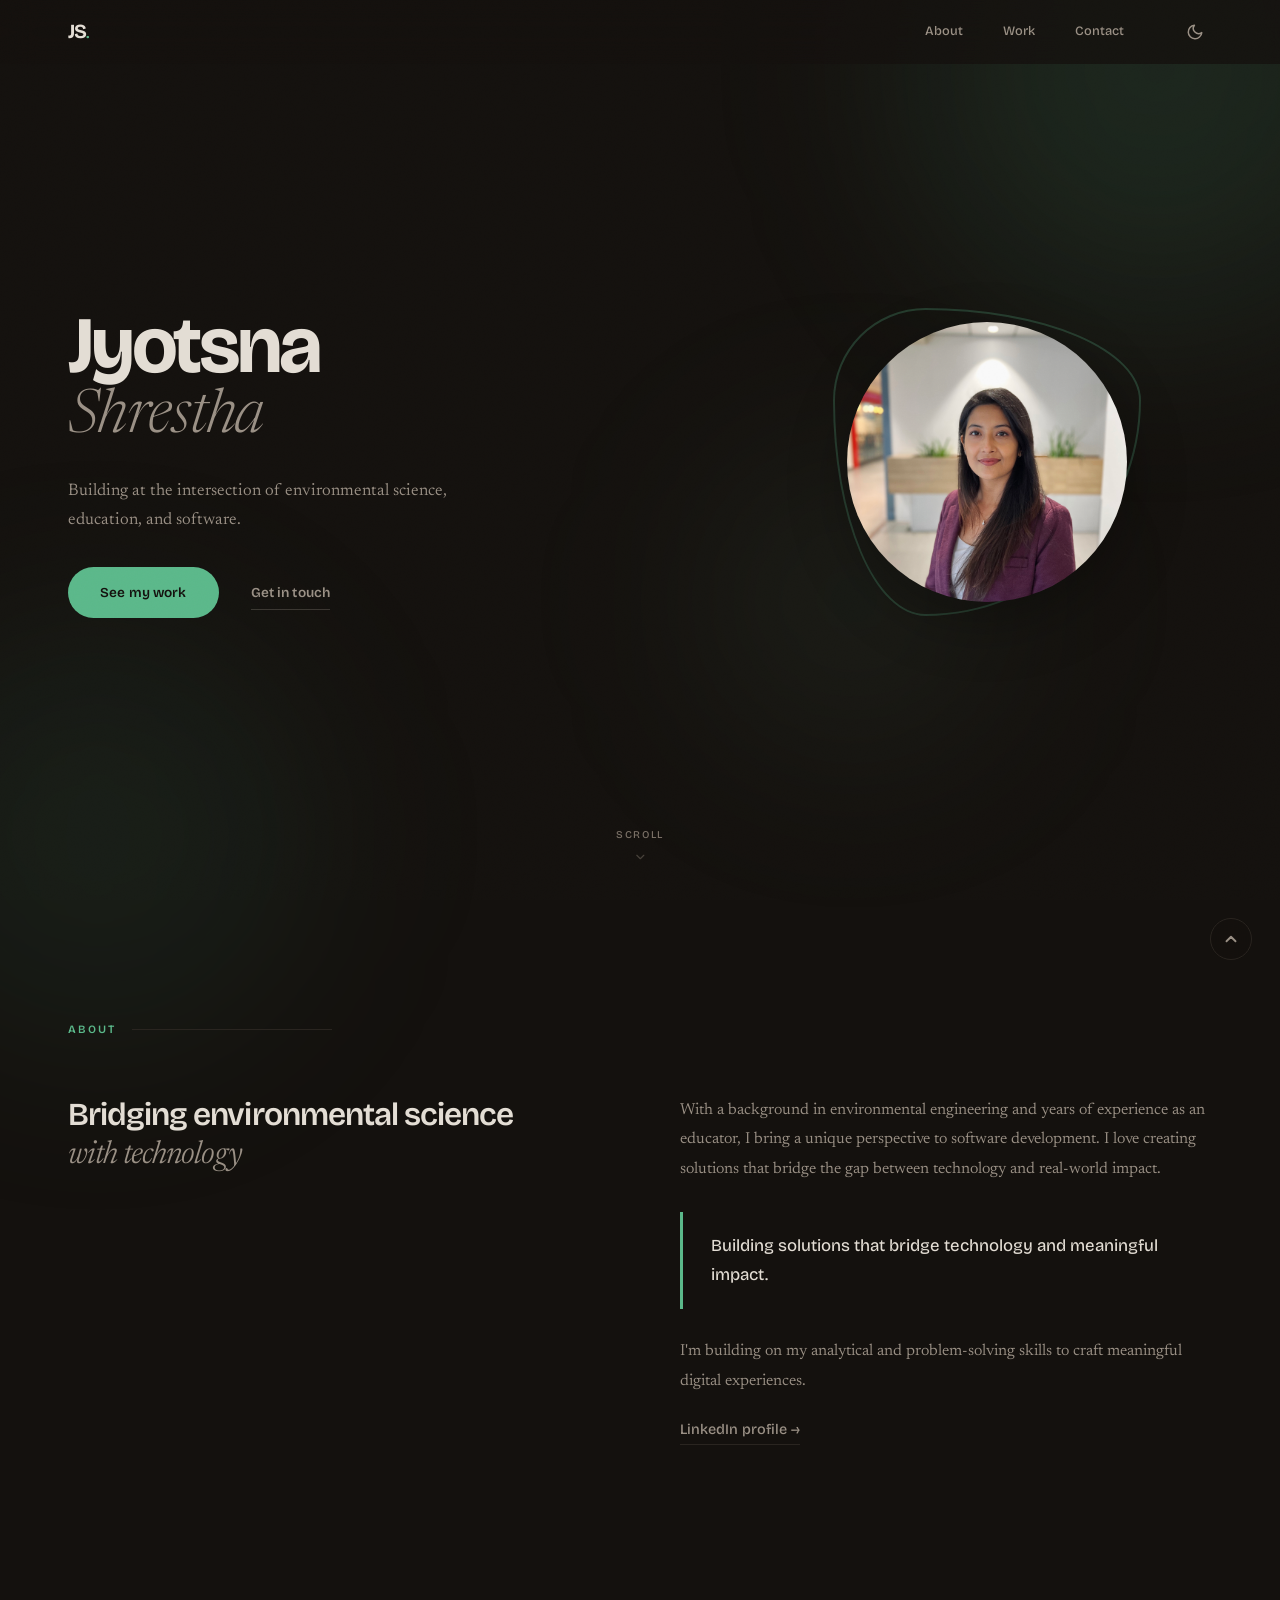
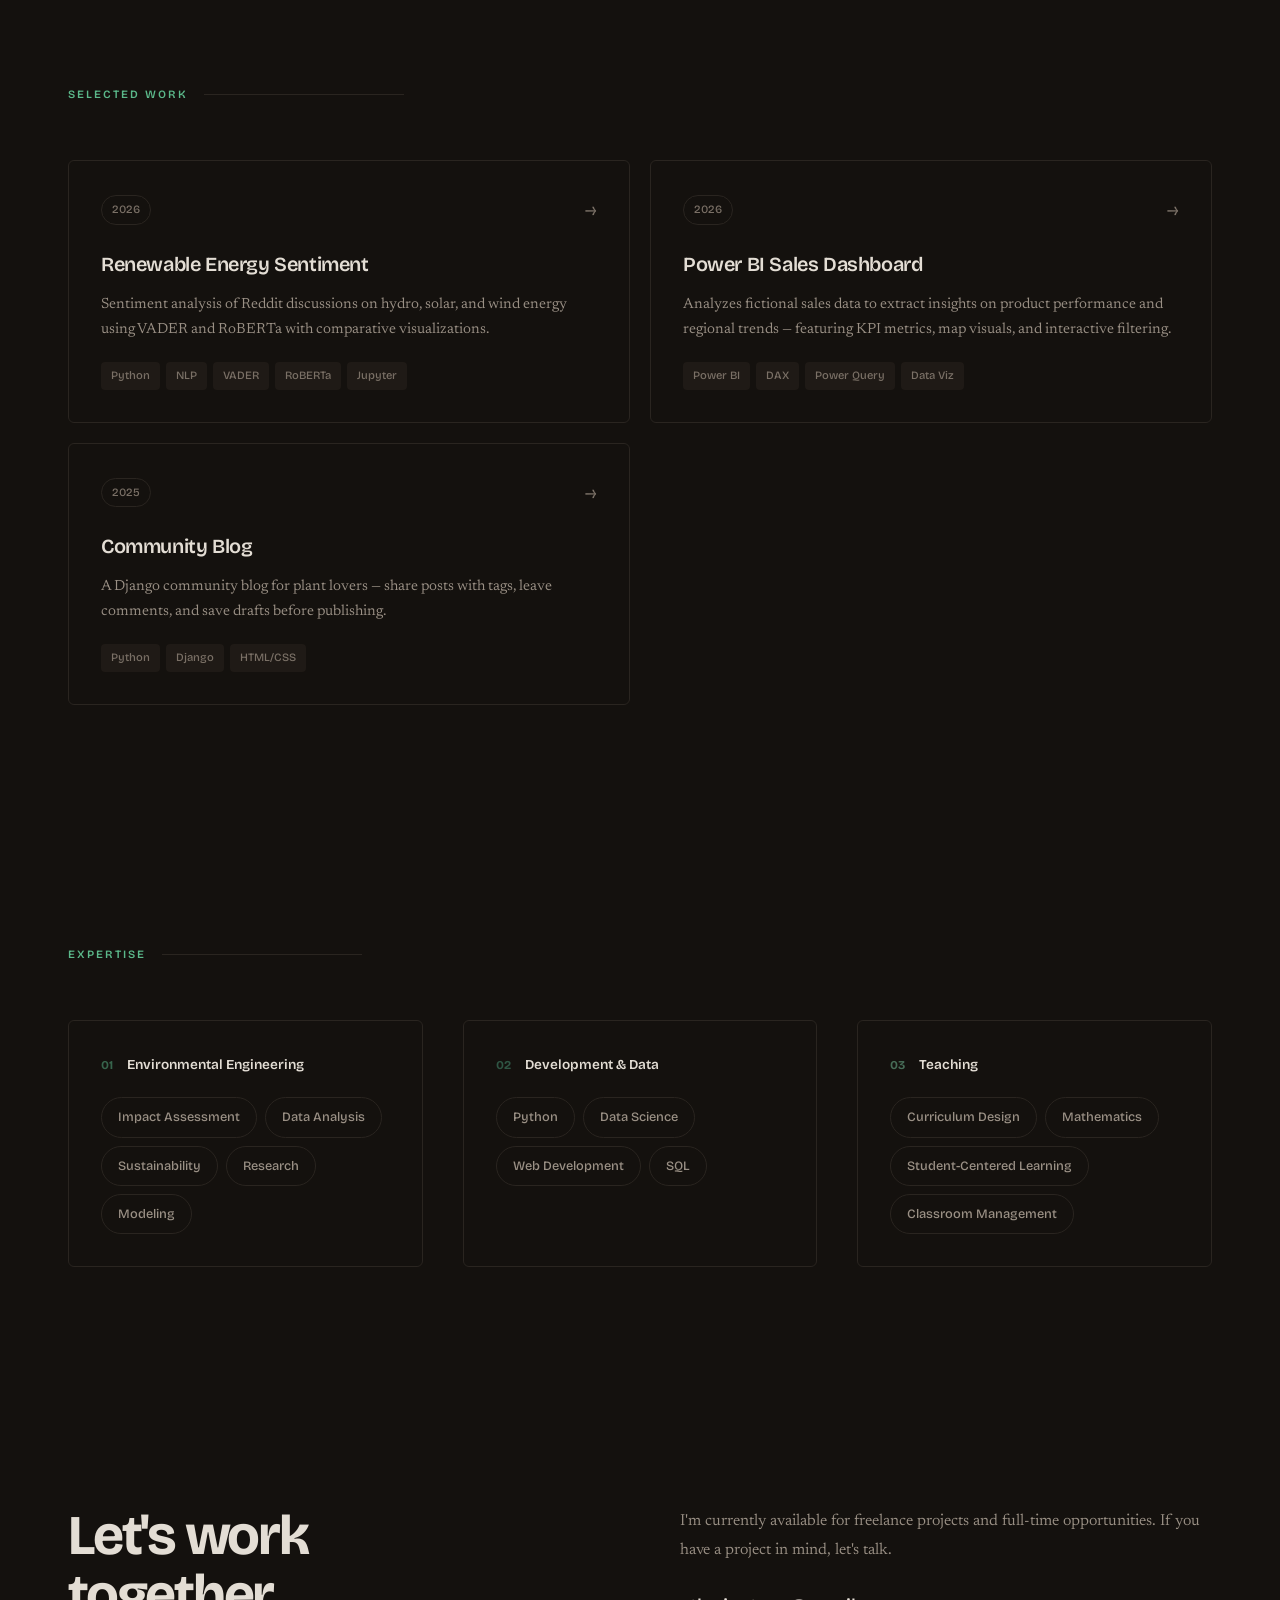
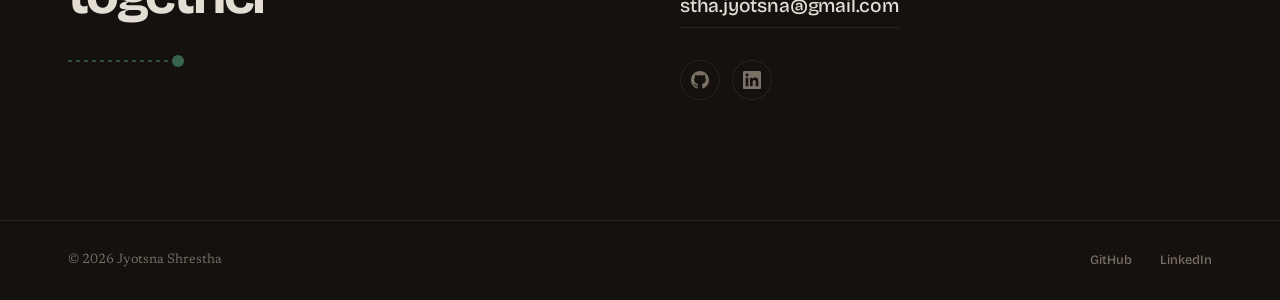
==== commit 099fa5df: "Fix date typo" ====
--- a/index.html
+++ b/index.html
@@ -301,7 +301,7 @@
 
   <footer class="footer">
     <div class="container footer__content">
-      <p class="footer__copy">&copy; 2025 Jyotsna Shrestha</p>
+      <p class="footer__copy">&copy; 2026 Jyotsna Shrestha</p>
       <div class="footer__links">
         <a href="https://github.com/Jyotsna-Shrestha" target="_blank" rel="noopener noreferrer">GitHub</a>
         <a href="https://np.linkedin.com/in/jyotsna-shrestha" target="_blank" rel="noopener noreferrer">LinkedIn</a>
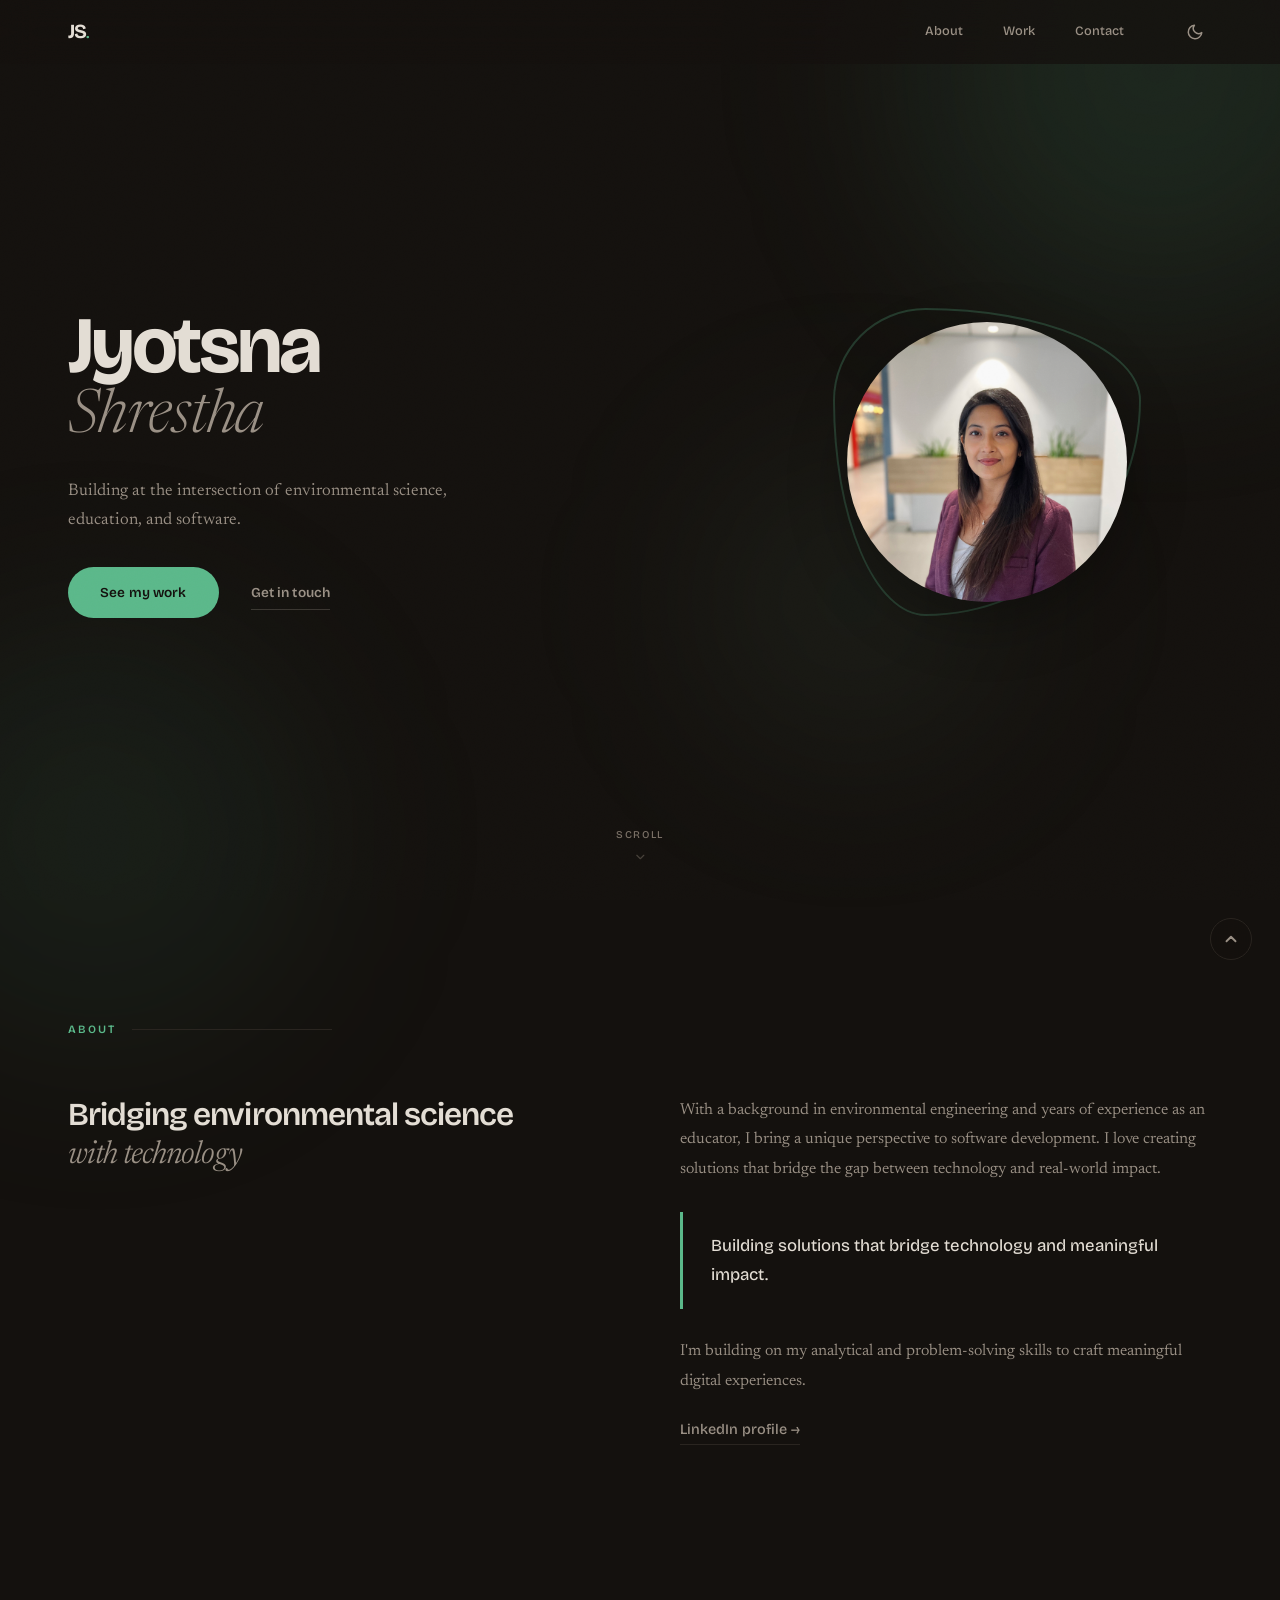
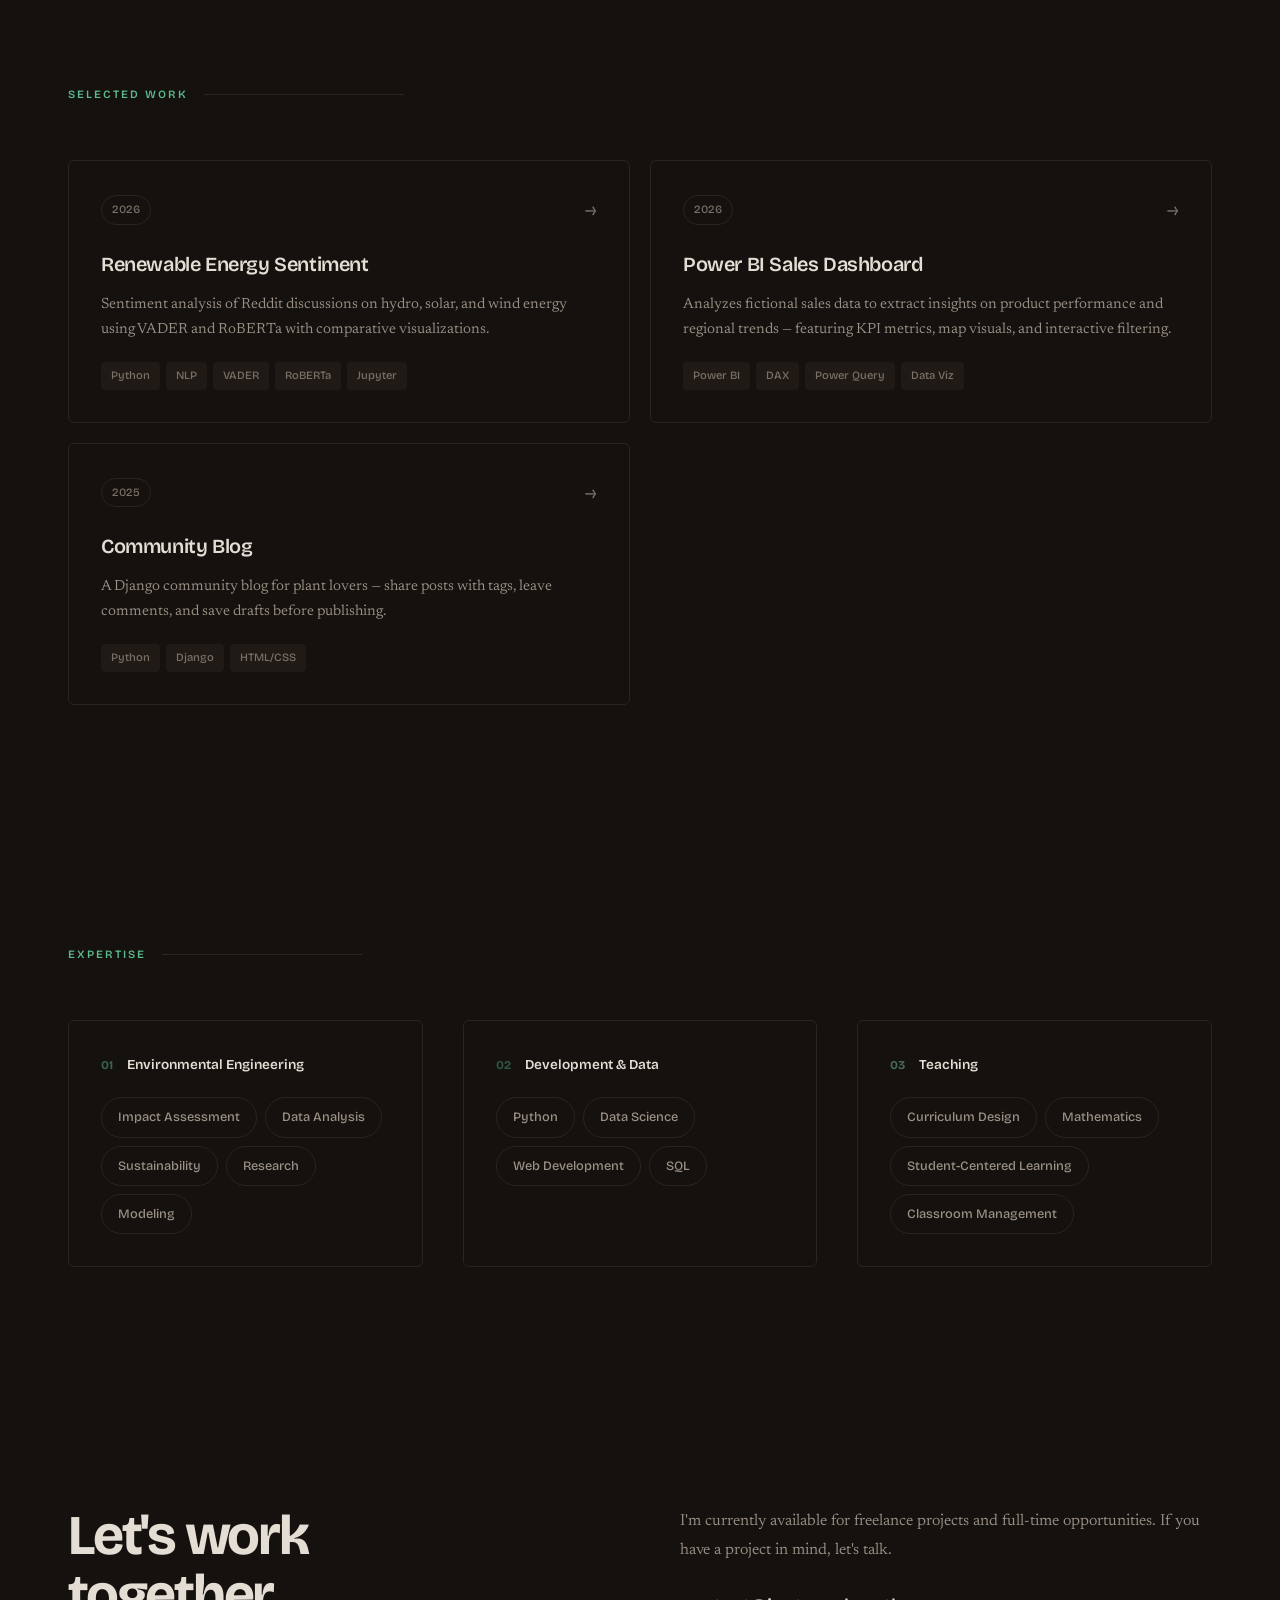
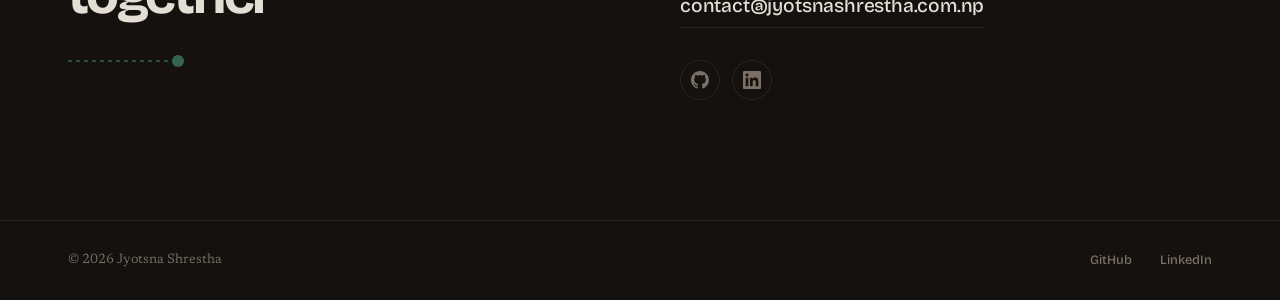
==== commit 959ba25b: "Update email" ====
--- a/index.html
+++ b/index.html
@@ -278,7 +278,7 @@
         <div class="contact__right">
           <p class="contact__text">I'm currently available for freelance projects and full-time opportunities. If you
             have a project in mind, let's talk.</p>
-          <a href="mailto:stha.jyotsna@gmail.com" class="contact__email">stha.jyotsna@gmail.com</a>
+          <a href="mailto:contact@jyotsnashrestha.com.np" class="contact__email">contact@jyotsnashrestha.com.np</a>
           <div class="contact__socials">
             <a href="https://github.com/Jyotsna-Shrestha" target="_blank" rel="noopener noreferrer" aria-label="GitHub">
               <svg width="18" height="18" viewBox="0 0 24 24" fill="currentColor">
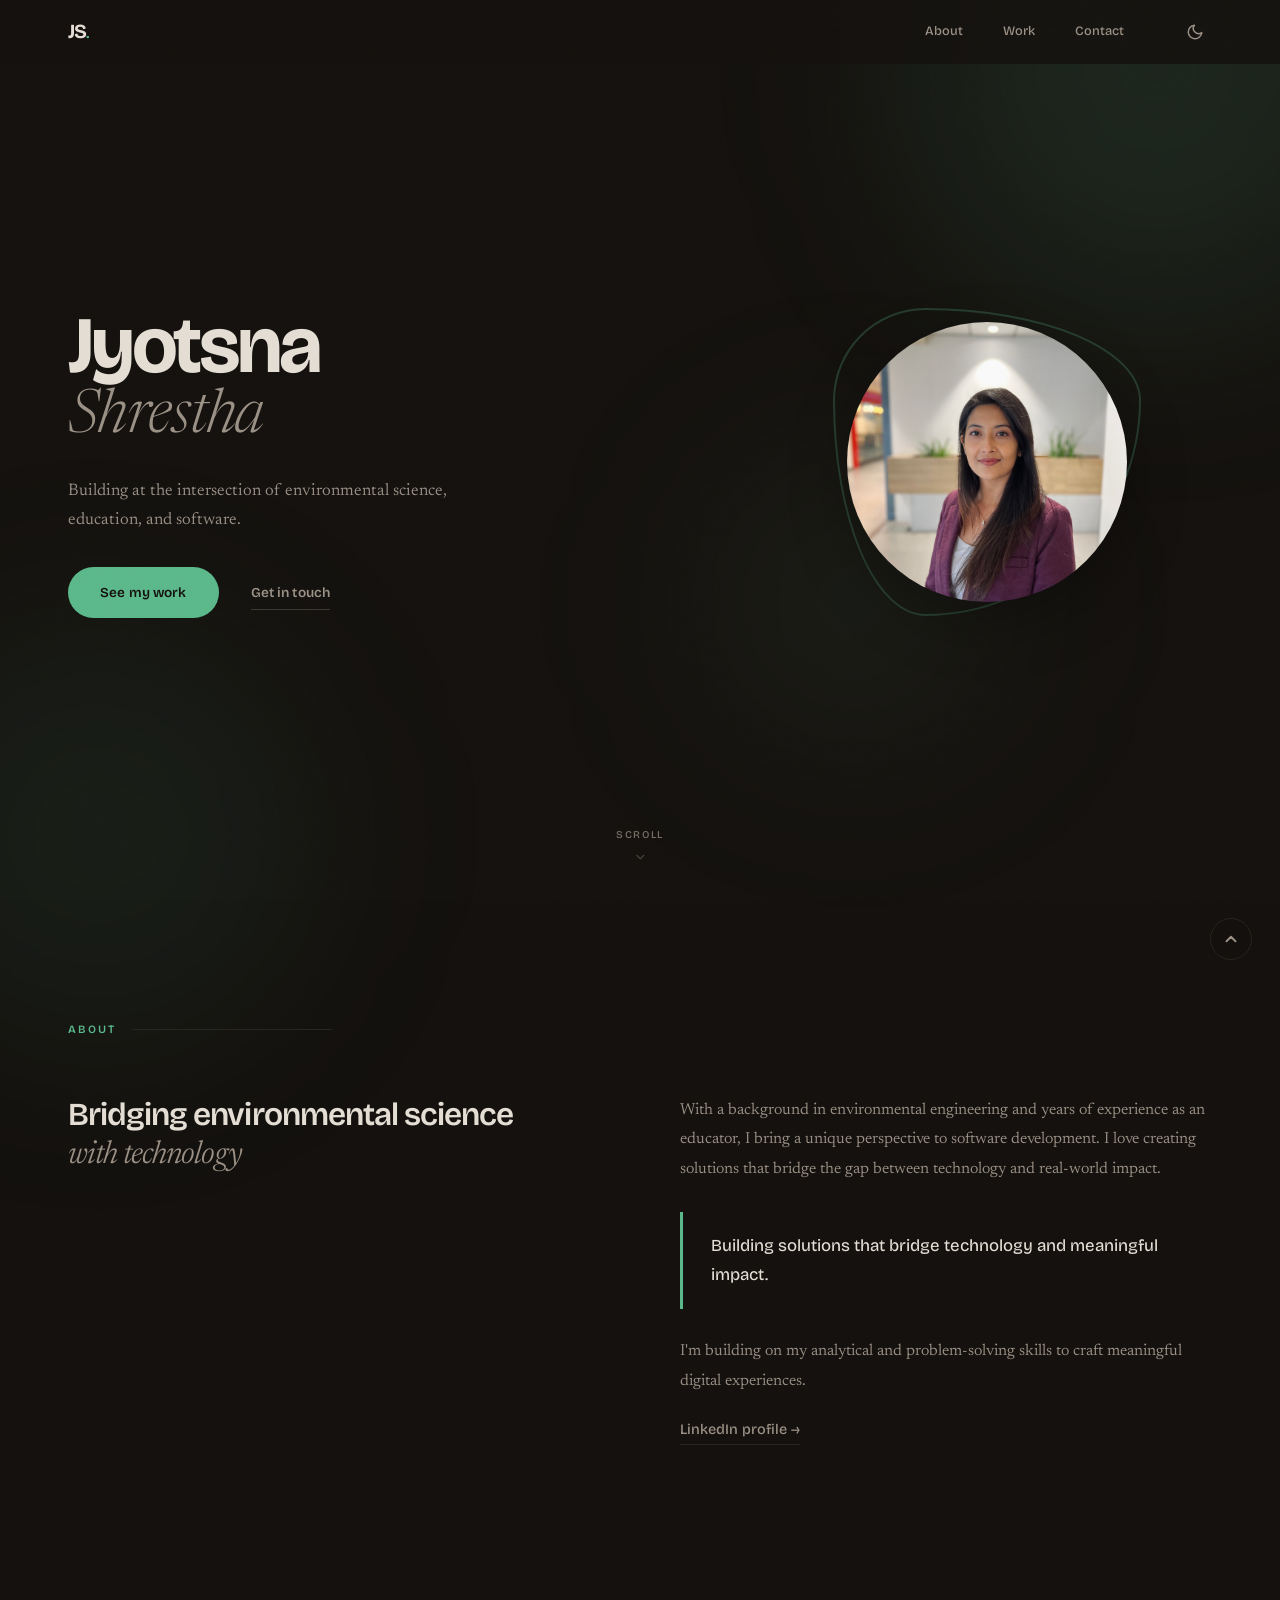
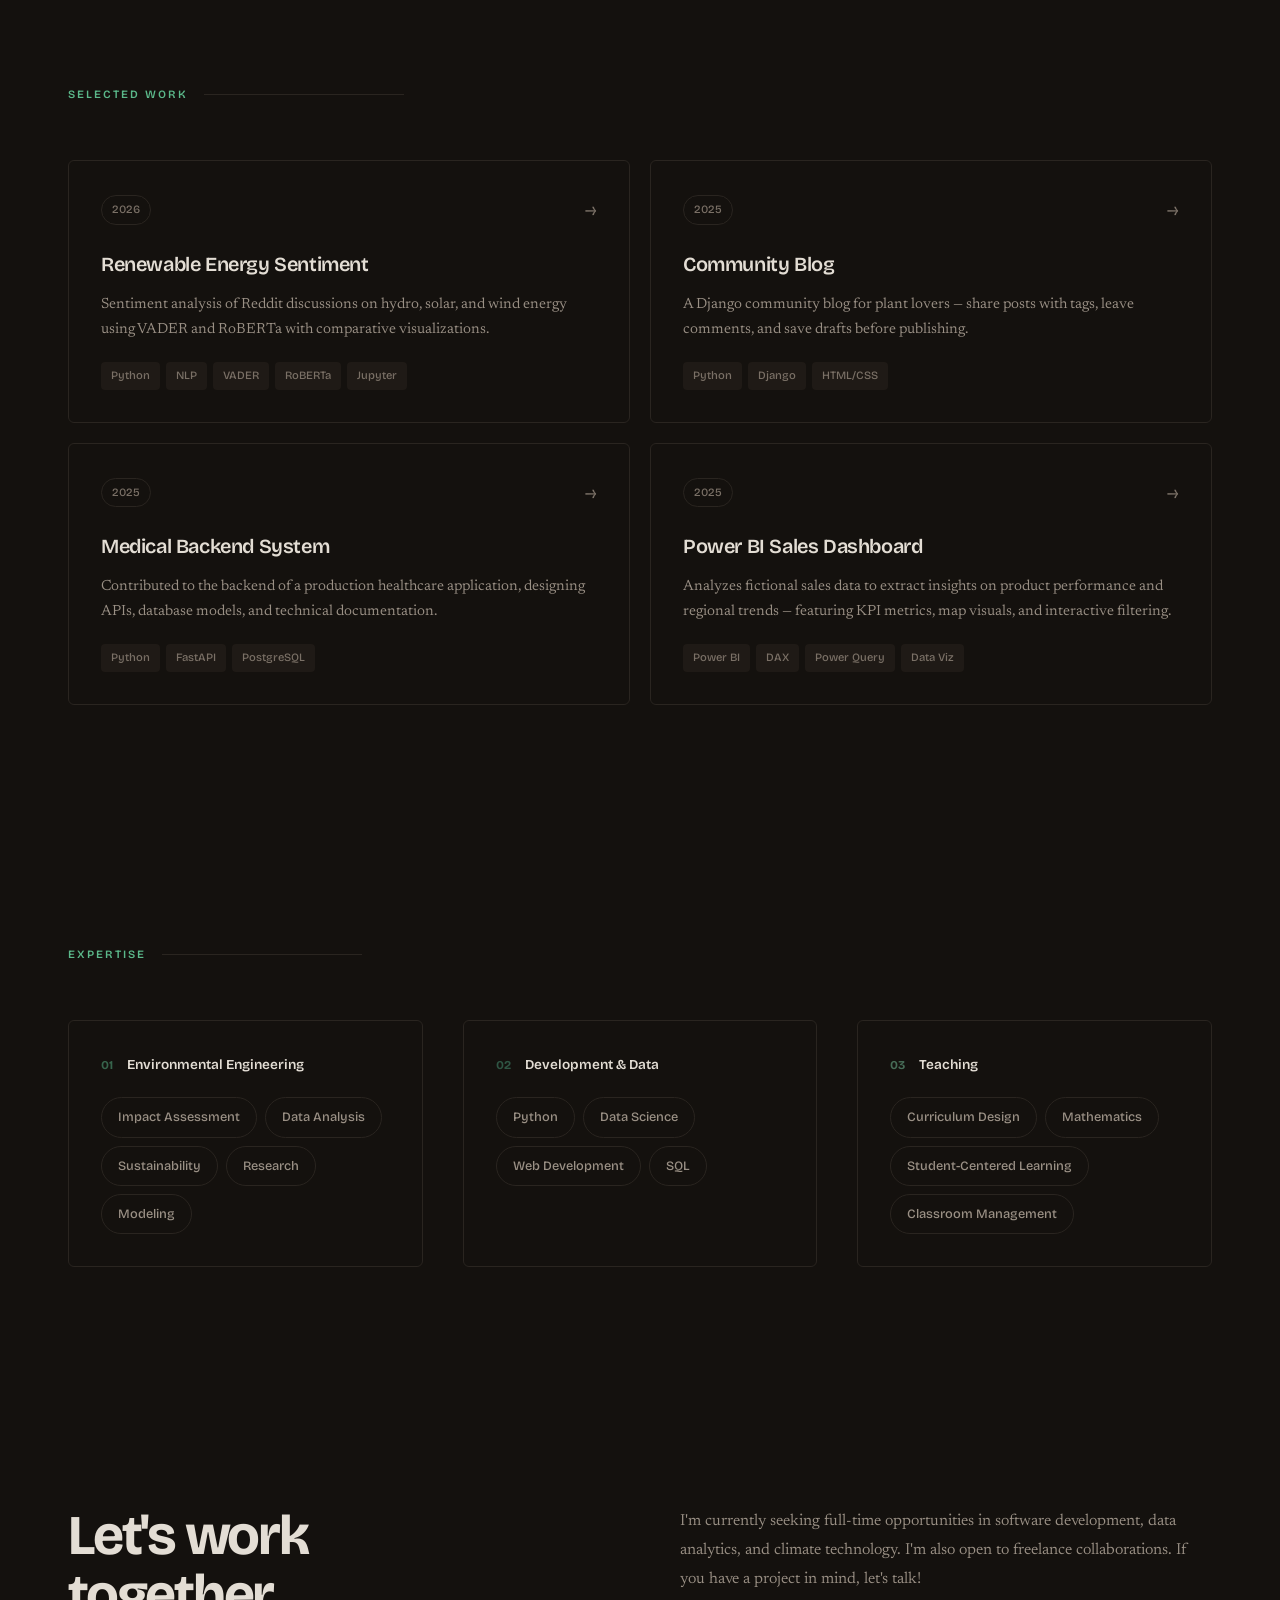
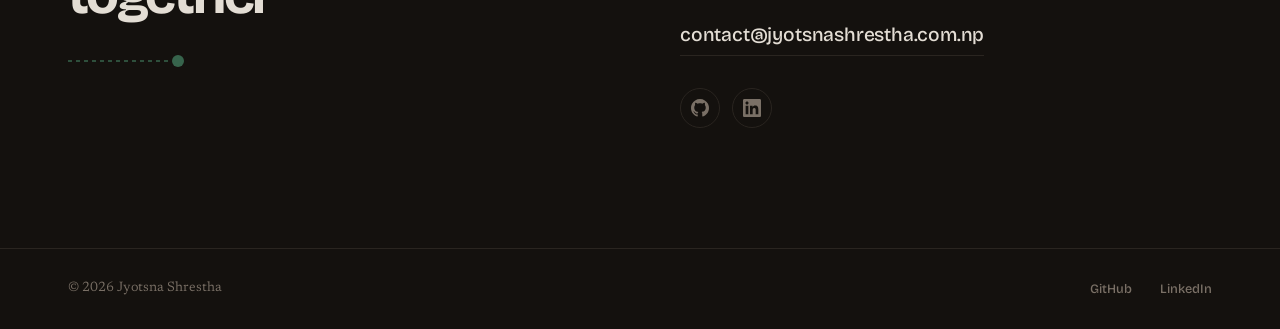
==== commit 593e7c7b: "Update projects" ====
--- a/index.html
+++ b/index.html
@@ -178,10 +178,43 @@
             </a>
           </article>
           <article class="work-card work-card--alt">
+            <a href="https://github.com/Jyotsna-Shrestha/Community-Blog" target="_blank" rel="noopener noreferrer"
+              class="work-card__link">
+              <div class="work-card__top">
+                <span class="work-card__year">2025</span>
+                <span class="work-card__arrow" aria-hidden="true">→</span>
+              </div>
+              <h3 class="work-card__title">Community Blog</h3>
+              <p class="work-card__desc">A Django community blog for plant lovers — share posts with tags, leave
+                comments, and save drafts before publishing.</p>
+              <div class="work-card__tags">
+                <span>Python</span>
+                <span>Django</span>
+                <span>HTML/CSS</span>
+              </div>
+            </a>
+          </article>
+          <article class="work-card">
+            <div class="work-card__link">
+              <div class="work-card__top">
+                <span class="work-card__year">2025</span>
+                <span class="work-card__arrow" aria-hidden="true">→</span>
+              </div>
+              <h3 class="work-card__title">Medical Backend System</h3>
+              <p class="work-card__desc">Contributed to the backend of a production healthcare application, designing
+                APIs, database models, and technical documentation.</p>
+              <div class="work-card__tags">
+                <span>Python</span>
+                <span>FastAPI</span>
+                <span>PostgreSQL</span>
+              </div>
+            </div>
+          </article>
+          <article class="work-card work-card--alt">
             <a href="https://github.com/Jyotsna-Shrestha/Power-BI-Project" target="_blank" rel="noopener noreferrer"
               class="work-card__link">
               <div class="work-card__top">
-                <span class="work-card__year">2026</span>
+                <span class="work-card__year">2025</span>
                 <span class="work-card__arrow" aria-hidden="true">→</span>
               </div>
               <h3 class="work-card__title">Power BI Sales Dashboard</h3>
@@ -192,23 +225,6 @@
                 <span>DAX</span>
                 <span>Power Query</span>
                 <span>Data Viz</span>
-              </div>
-            </a>
-          </article>
-          <article class="work-card">
-            <a href="https://github.com/Jyotsna-Shrestha/Community-Blog" target="_blank" rel="noopener noreferrer"
-              class="work-card__link">
-              <div class="work-card__top">
-                <span class="work-card__year">2025</span>
-                <span class="work-card__arrow" aria-hidden="true">→</span>
-              </div>
-              <h3 class="work-card__title">Community Blog</h3>
-              <p class="work-card__desc">A Django community blog for plant lovers — share posts with tags, leave
-                comments, and save drafts before publishing.</p>
-              <div class="work-card__tags">
-                <span>Python</span>
-                <span>Django</span>
-                <span>HTML/CSS</span>
               </div>
             </a>
           </article>
@@ -276,8 +292,8 @@
           </div>
         </div>
         <div class="contact__right">
-          <p class="contact__text">I'm currently available for freelance projects and full-time opportunities. If you
-            have a project in mind, let's talk.</p>
+          <p class="contact__text">I'm currently seeking full-time opportunities in software development, data analytics,
+            and climate technology. I'm also open to freelance collaborations. If you have a project in mind, let's talk!</p>
           <a href="mailto:contact@jyotsnashrestha.com.np" class="contact__email">contact@jyotsnashrestha.com.np</a>
           <div class="contact__socials">
             <a href="https://github.com/Jyotsna-Shrestha" target="_blank" rel="noopener noreferrer" aria-label="GitHub">
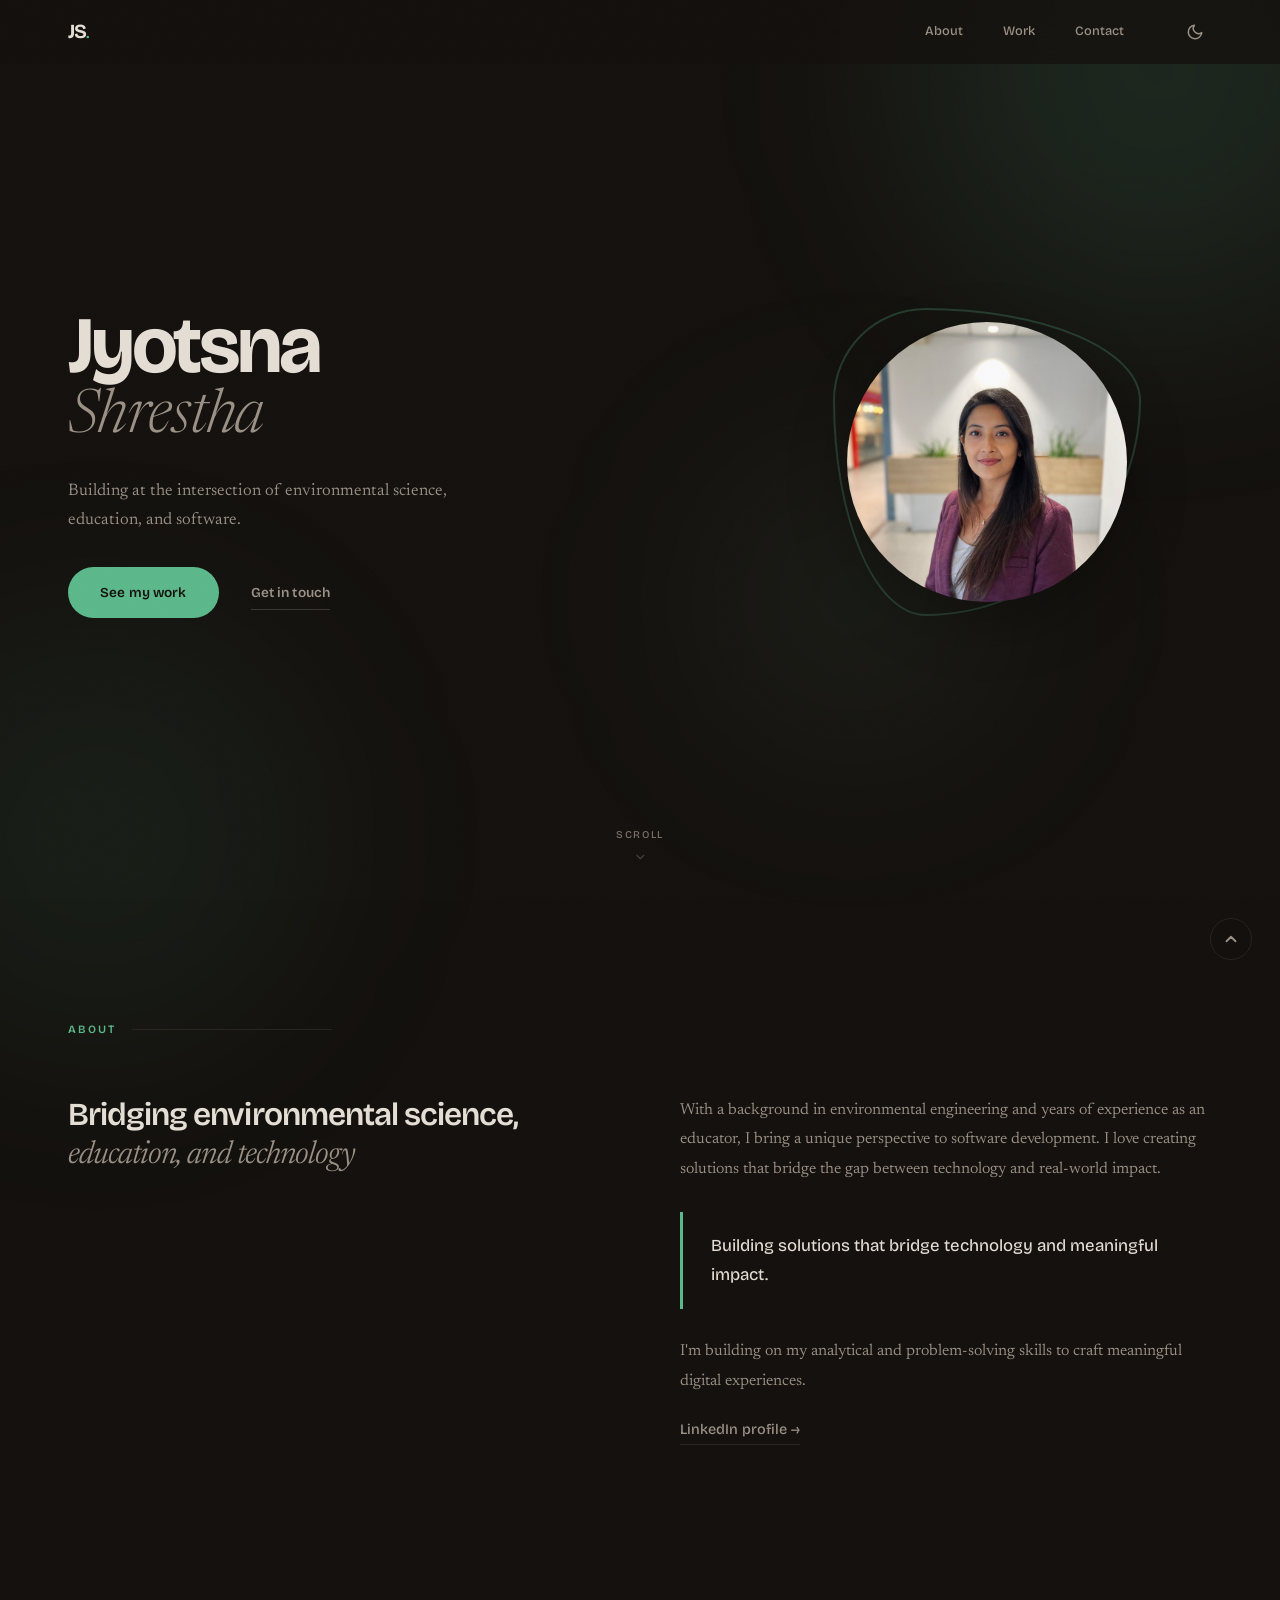
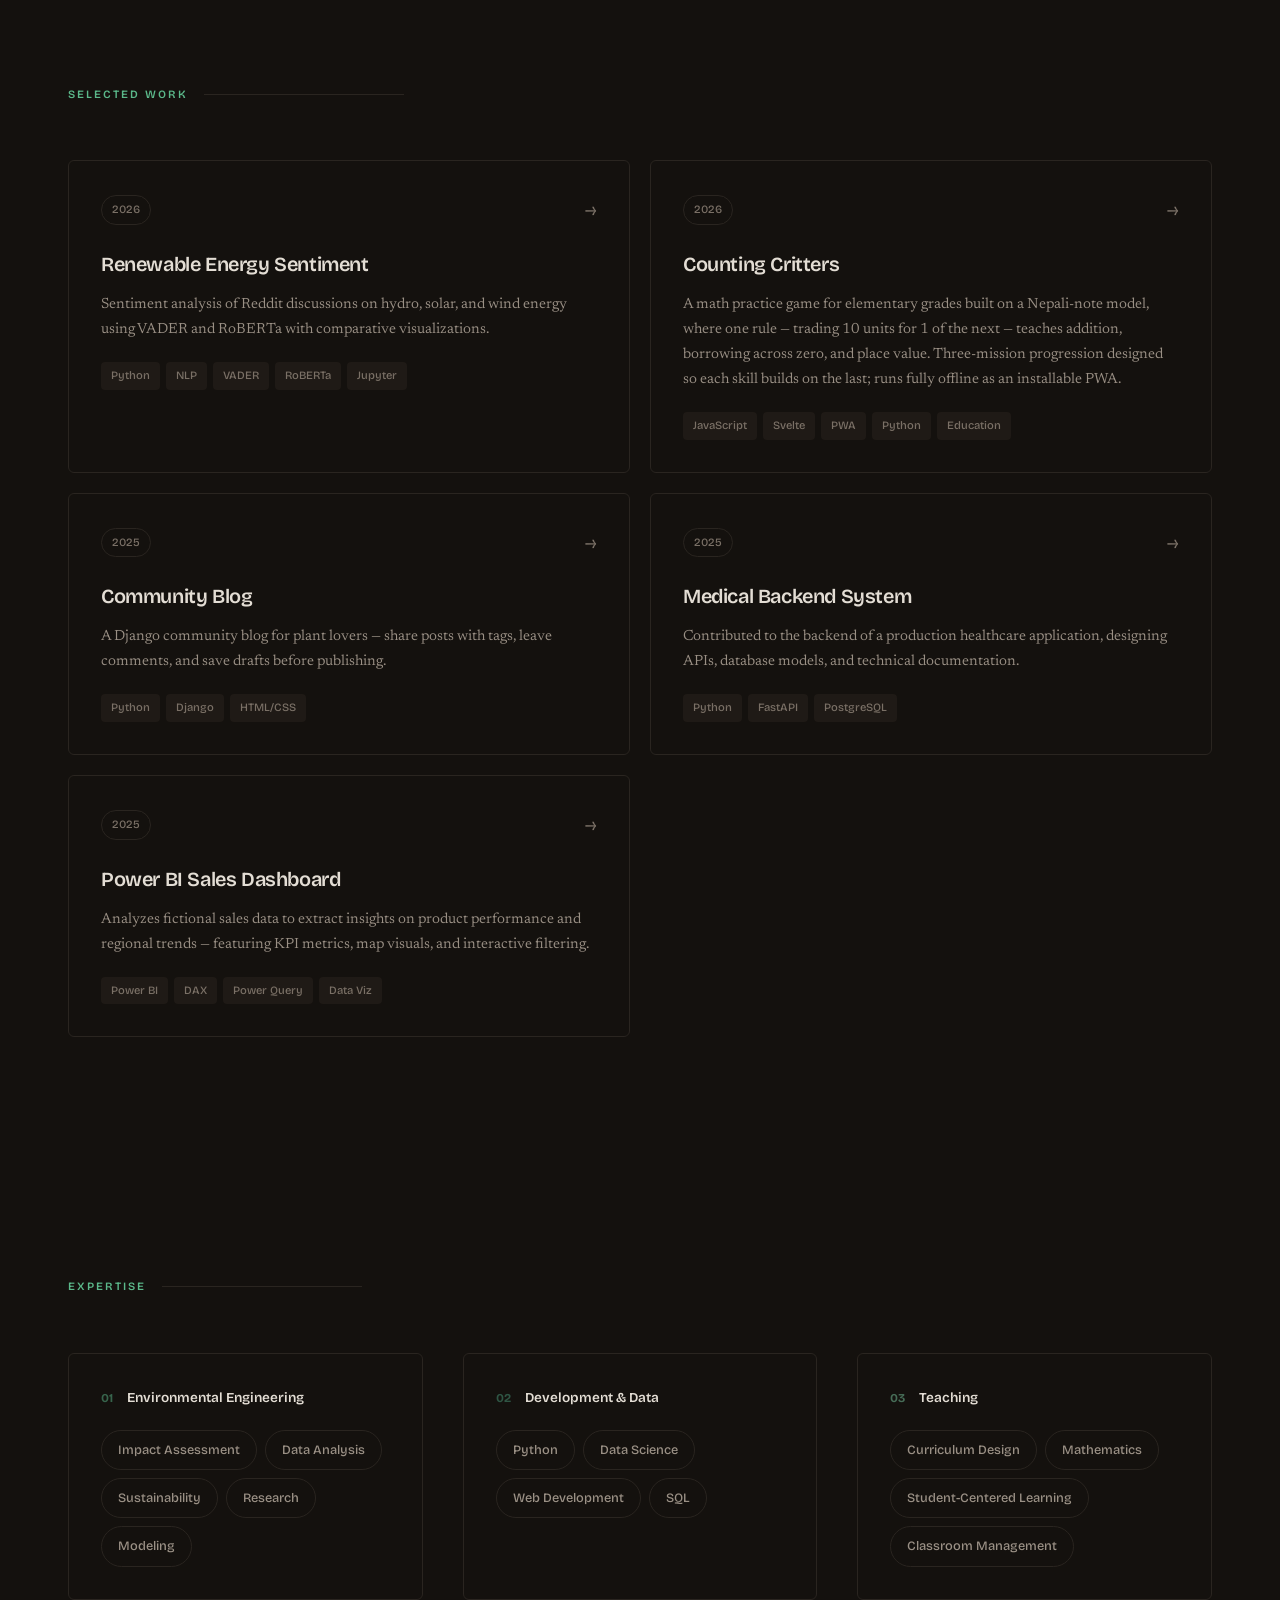
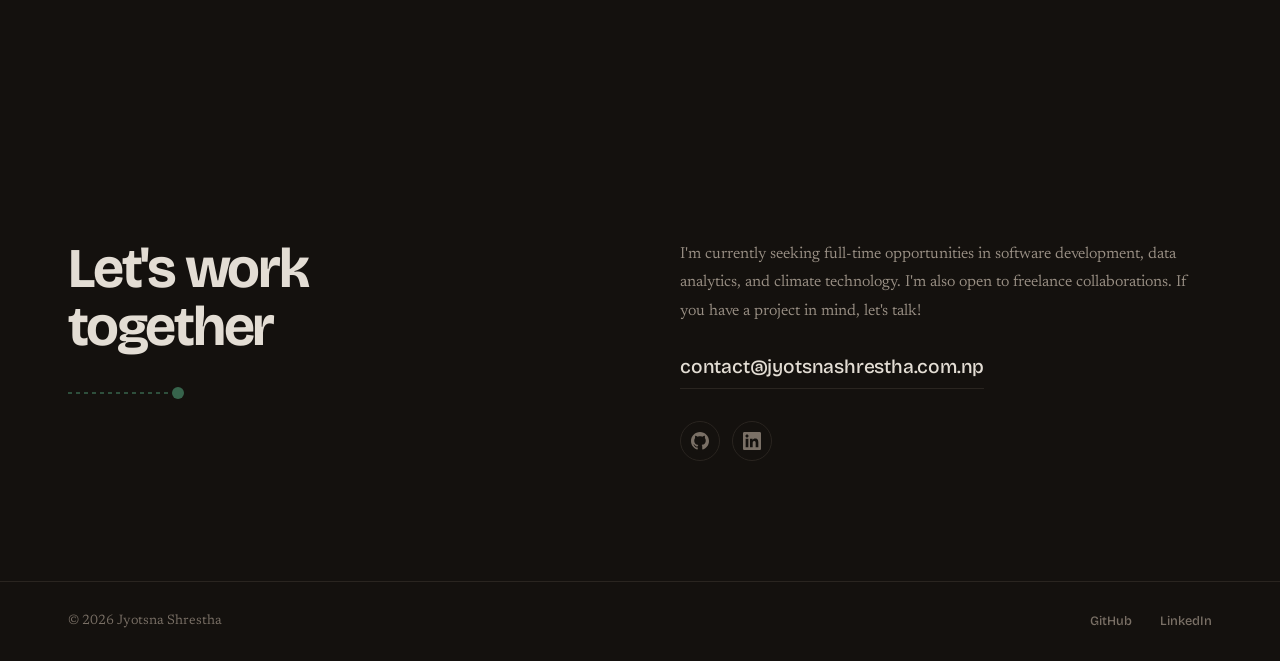
==== commit 70b01864: "Update recent project section to add math game" ====
--- a/index.html
+++ b/index.html
@@ -123,8 +123,8 @@
         <div class="about__grid">
           <div class="about__left">
             <h2 class="about__title">
-              Bridging environmental science<br>
-              <span class="about__highlight">with technology</span>
+              Bridging environmental science,<br>
+              <span class="about__highlight">education, and technology</span>
             </h2>
           </div>
           <div class="about__right">
@@ -178,6 +178,27 @@
             </a>
           </article>
           <article class="work-card work-card--alt">
+            <a href="https://www.youtube.com/watch?v=sq47rrRw8dE" target="_blank" rel="noopener noreferrer"
+              class="work-card__link">
+              <div class="work-card__top">
+                <span class="work-card__year">2026</span>
+                <span class="work-card__arrow" aria-hidden="true">→</span>
+              </div>
+              <h3 class="work-card__title">Counting Critters</h3>
+              <p class="work-card__desc">A math practice game for elementary grades built on a Nepali-note model,
+                where one rule — trading 10 units for 1 of the next — teaches addition, borrowing across zero, and
+                place value. Three-mission progression designed so each skill builds on the last; runs fully offline as
+                an installable PWA.</p>
+              <div class="work-card__tags">
+                <span>JavaScript</span>
+                <span>Svelte</span>
+                <span>PWA</span>
+                <span>Python</span>
+                <span>Education</span>
+              </div>
+            </a>
+          </article>
+          <article class="work-card">
             <a href="https://github.com/Jyotsna-Shrestha/Community-Blog" target="_blank" rel="noopener noreferrer"
               class="work-card__link">
               <div class="work-card__top">
@@ -194,7 +215,7 @@
               </div>
             </a>
           </article>
-          <article class="work-card">
+          <article class="work-card work-card--alt">
             <div class="work-card__link">
               <div class="work-card__top">
                 <span class="work-card__year">2025</span>
@@ -210,7 +231,7 @@
               </div>
             </div>
           </article>
-          <article class="work-card work-card--alt">
+          <article class="work-card">
             <a href="https://github.com/Jyotsna-Shrestha/Power-BI-Project" target="_blank" rel="noopener noreferrer"
               class="work-card__link">
               <div class="work-card__top">
